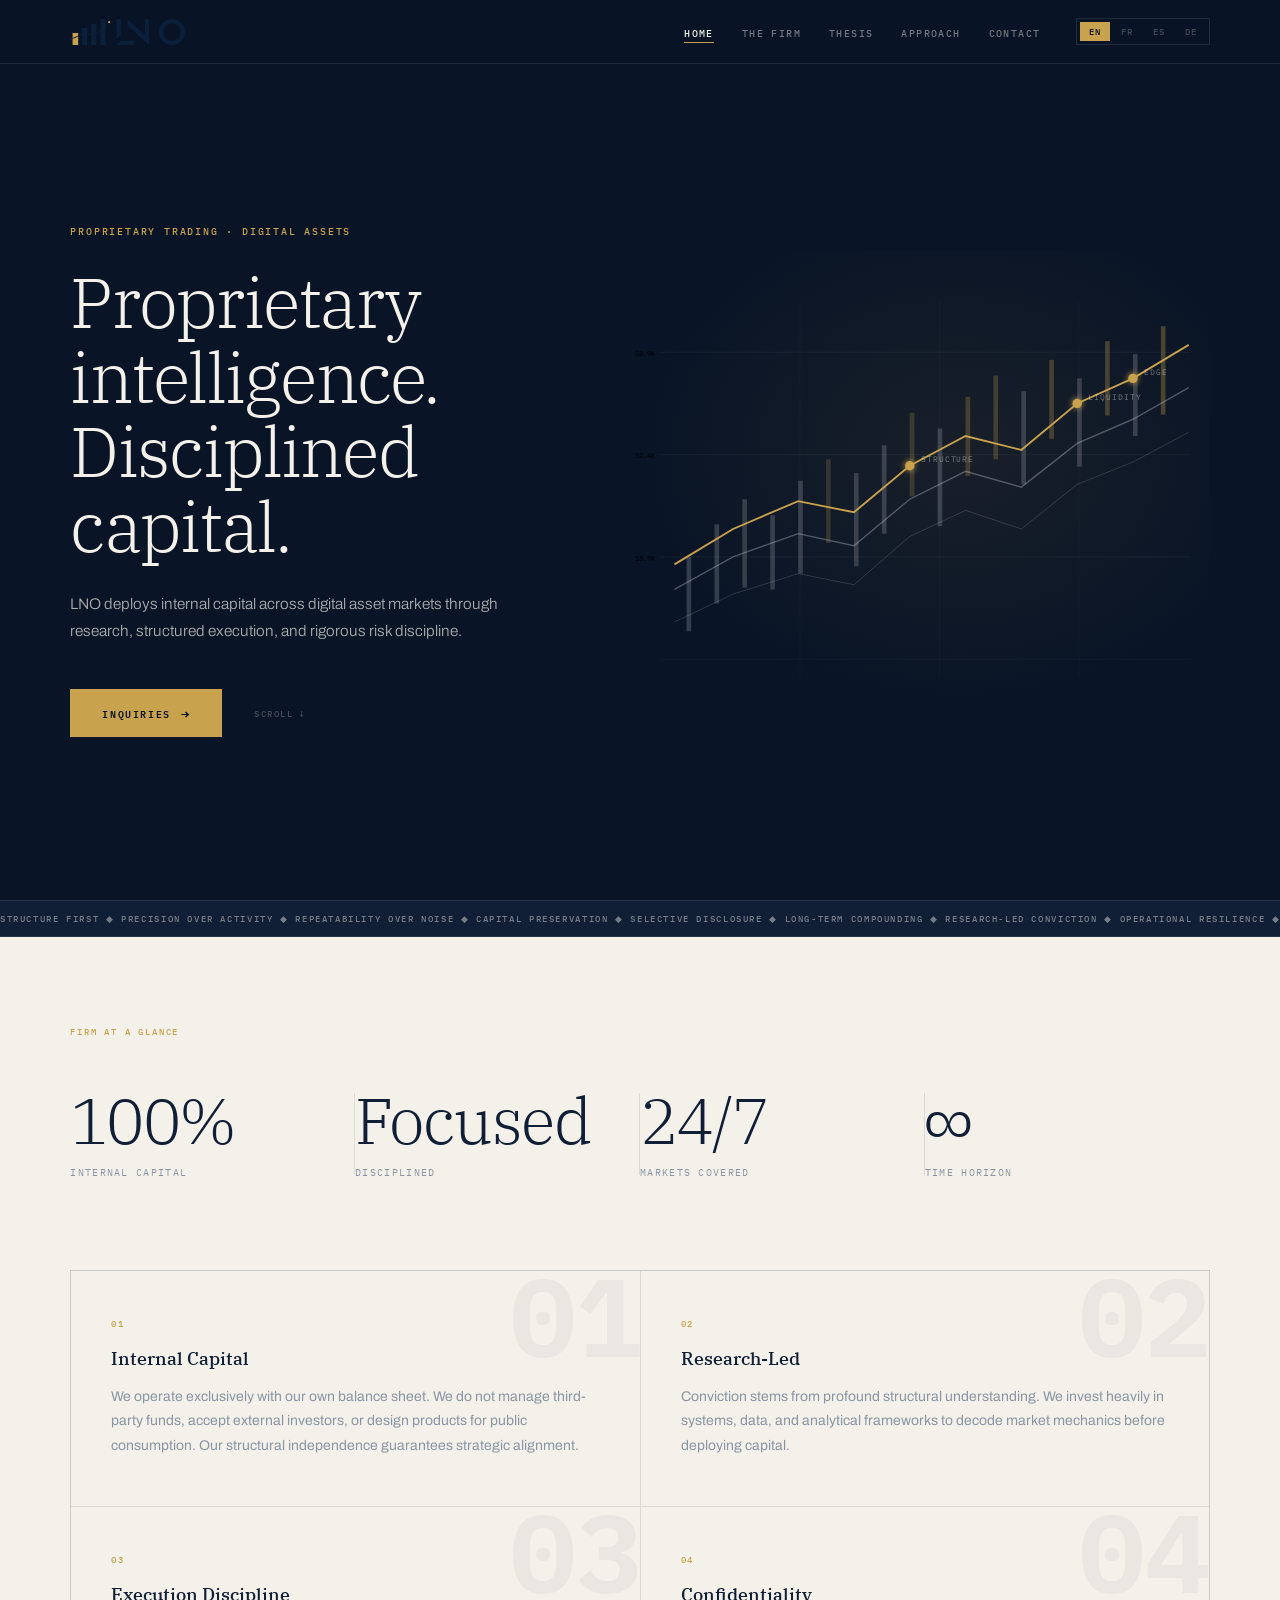
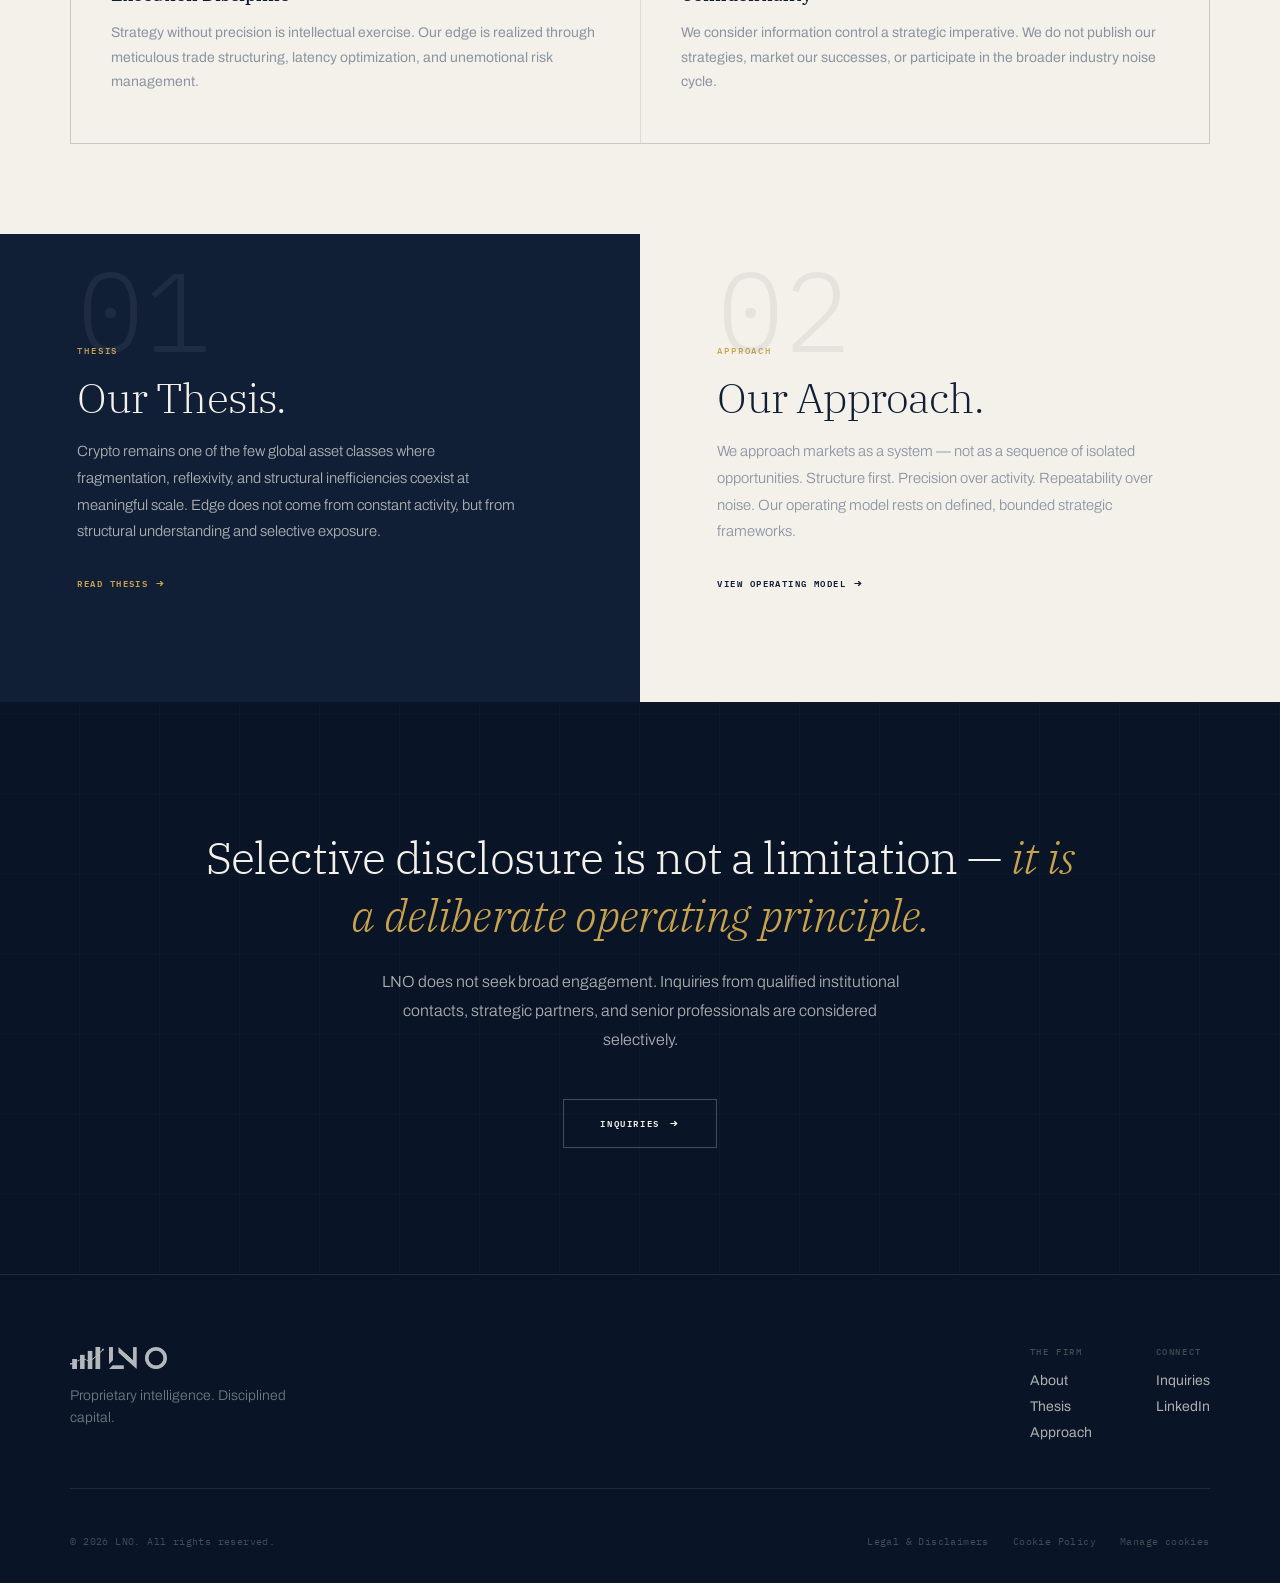
==== index.html @ b1728fbd "Institutional Kinetic Minimalism redesign — dark navy first - New color system: --navy #101E36 / --i" ====
<!DOCTYPE html>
<html lang="en">
<head>
  <meta charset="UTF-8">
  <meta name="viewport" content="width=device-width, initial-scale=1.0">
  <title>LNO</title>
  <meta name="description" content="LNO deploys internal capital across digital asset markets through research, structured execution, and rigorous risk discipline.">
  <link rel="preconnect" href="https://fonts.googleapis.com">
  <link rel="preconnect" href="https://fonts.gstatic.com" crossorigin>
  <link href="https://fonts.googleapis.com/css2?family=IBM+Plex+Serif:ital,wght@0,300;0,400;0,500;0,600;1,300;1,400&family=IBM+Plex+Mono:wght@400;500&family=Archivo:wght@300;400;500;600;700;800&display=swap" rel="stylesheet">
  <link rel="stylesheet" href="style.css">
</head>
<body>

  <nav class="nav" id="nav">
    <a href="index.html" class="nav__logo"><img src="assets/lno-logo.png" alt="LNO"></a>
    <div class="nav__right" id="navRight">
      <ul class="nav__links">
        <li><a href="index.html" class="nav__link nav__link--active" data-i18n="nav.home">HOME</a></li>
        <li><a href="firm.html"  class="nav__link" data-i18n="nav.firm">THE FIRM</a></li>
        <li><a href="thesis.html" class="nav__link" data-i18n="nav.thesis">THESIS</a></li>
        <li><a href="approach.html" class="nav__link" data-i18n="nav.approach">APPROACH</a></li>
        <li><a href="contact.html" class="nav__link" data-i18n="nav.contact">CONTACT</a></li>
      </ul>
      <div class="nav__lang">
        <button class="nav__lang-btn" data-lang-btn="en">EN</button>
        <button class="nav__lang-btn" data-lang-btn="fr">FR</button>
        <button class="nav__lang-btn" data-lang-btn="es">ES</button>
        <button class="nav__lang-btn" data-lang-btn="de">DE</button>
      </div>
    </div>
    <button class="nav__hamburger" id="hamburger" aria-label="Menu" aria-expanded="false">
      <span></span><span></span><span></span>
    </button>
  </nav>

  <!-- HERO -->
  <section class="hero">
    <div class="hero__content fade-in">
      <p class="hero__kicker" data-i18n="home.kicker">PROPRIETARY TRADING · DIGITAL ASSETS</p>
      <h1 class="hero__h1">
        <span data-i18n="home.titleA">Proprietary intelligence.</span><br>
        <span data-i18n="home.titleB">Disciplined capital.</span>
      </h1>
      <p class="hero__sub" data-i18n="home.subtitle">LNO deploys internal capital across digital asset markets through research, structured execution, and rigorous risk discipline.</p>
      <div class="hero__ctas">
        <a href="contact.html" class="btn-primary" data-i18n="home.cta">INQUIRIES</a>
        <span class="hero__scroll-lbl"><span data-i18n="home.scroll">SCROLL</span> ↓</span>
      </div>
    </div>

    <!-- Animated market chart -->
    <div class="hero__chart" aria-hidden="true">
      <svg xmlns="http://www.w3.org/2000/svg" viewBox="0 0 640 500">
        <defs>
          <radialGradient id="heroHalo" cx="58%" cy="44%" r="54%">
            <stop offset="0%" stop-color="#C9A24D" stop-opacity="0.08"/>
            <stop offset="100%" stop-color="#C9A24D" stop-opacity="0"/>
          </radialGradient>
          <filter id="dotGlow" x="-100%" y="-100%" width="300%" height="300%">
            <feGaussianBlur stdDeviation="3.5" result="blur"/>
            <feMerge><feMergeNode in="blur"/><feMergeNode in="SourceGraphic"/></feMerge>
          </filter>
        </defs>
        <rect width="640" height="500" fill="url(#heroHalo)"/>
        <g class="chart-grid">
          <line x1="50" y1="110" x2="620" y2="110" stroke="#D9DCE2" stroke-opacity=".05" stroke-width="1"/>
          <line x1="50" y1="220" x2="620" y2="220" stroke="#D9DCE2" stroke-opacity=".05" stroke-width="1"/>
          <line x1="50" y1="330" x2="620" y2="330" stroke="#D9DCE2" stroke-opacity=".05" stroke-width="1"/>
          <line x1="50" y1="440" x2="620" y2="440" stroke="#D9DCE2" stroke-opacity=".03" stroke-width="1"/>
          <line x1="200" y1="55" x2="200" y2="460" stroke="#D9DCE2" stroke-opacity=".03" stroke-width="1"/>
          <line x1="350" y1="55" x2="350" y2="460" stroke="#D9DCE2" stroke-opacity=".03" stroke-width="1"/>
          <line x1="500" y1="55" x2="500" y2="460" stroke="#D9DCE2" stroke-opacity=".03" stroke-width="1"/>
        </g>
        <text class="chart-yval" x="44" y="114" text-anchor="end" font-family="IBM Plex Mono,monospace" font-size="8">58.9K</text>
        <text class="chart-yval" x="44" y="224" text-anchor="end" font-family="IBM Plex Mono,monospace" font-size="8">32.4K</text>
        <text class="chart-yval" x="44" y="334" text-anchor="end" font-family="IBM Plex Mono,monospace" font-size="8">18.7K</text>
        <g class="chart-bars">
          <rect x="78"  y="330" width="5" height="80"  fill="#D9DCE2" fill-opacity=".2"/>
          <rect x="108" y="295" width="5" height="85"  fill="#D9DCE2" fill-opacity=".2"/>
          <rect x="138" y="268" width="5" height="95"  fill="#D9DCE2" fill-opacity=".2"/>
          <rect x="168" y="285" width="5" height="80"  fill="#D9DCE2" fill-opacity=".2"/>
          <rect x="198" y="248" width="5" height="100" fill="#D9DCE2" fill-opacity=".2"/>
          <rect x="228" y="225" width="5" height="90"  fill="#C9A24D" fill-opacity=".2"/>
          <rect x="258" y="240" width="5" height="100" fill="#D9DCE2" fill-opacity=".2"/>
          <rect x="288" y="210" width="5" height="95"  fill="#D9DCE2" fill-opacity=".2"/>
          <rect x="318" y="175" width="5" height="90"  fill="#C9A24D" fill-opacity=".22"/>
          <rect x="348" y="192" width="5" height="105" fill="#D9DCE2" fill-opacity=".2"/>
          <rect x="378" y="158" width="5" height="85"  fill="#C9A24D" fill-opacity=".25"/>
          <rect x="408" y="135" width="5" height="90"  fill="#C9A24D" fill-opacity=".25"/>
          <rect x="438" y="152" width="5" height="100" fill="#D9DCE2" fill-opacity=".2"/>
          <rect x="468" y="118" width="5" height="85"  fill="#C9A24D" fill-opacity=".28"/>
          <rect x="498" y="138" width="5" height="95"  fill="#D9DCE2" fill-opacity=".2"/>
          <rect x="528" y="98"  width="5" height="80"  fill="#C9A24D" fill-opacity=".3"/>
          <rect x="558" y="112" width="5" height="88"  fill="#D9DCE2" fill-opacity=".2"/>
          <rect x="588" y="82"  width="5" height="95"  fill="#C9A24D" fill-opacity=".32"/>
        </g>
        <polyline class="chart-line chart-line--3"
          points="65,400 128,370 198,348 258,360 318,308 378,280 438,300 498,252 558,228 618,196"
          fill="none" stroke="#D9DCE2" stroke-width="1" stroke-opacity=".18"/>
        <polyline class="chart-line chart-line--2"
          points="65,365 128,330 198,305 258,318 318,268 378,238 438,255 498,208 558,182 618,148"
          fill="none" stroke="#D9DCE2" stroke-width="1.5" stroke-opacity=".32"/>
        <polyline class="chart-line chart-line--1"
          points="65,338 128,300 198,270 258,282 318,232 378,200 438,215 498,165 558,138 618,102"
          fill="none" stroke="#C9A24D" stroke-width="2"/>
        <!-- Execution point 1 -->
        <circle class="chart-ring chart-ring--1" cx="318" cy="232" r="14" fill="none" stroke="#C9A24D" stroke-width="1"/>
        <circle class="chart-dot chart-dot--1" cx="318" cy="232" r="5" fill="#C9A24D" filter="url(#dotGlow)"/>
        <text class="chart-label chart-label--1" x="330" y="228" font-family="IBM Plex Mono,monospace" font-size="9" letter-spacing="1" fill="rgba(244,241,234,.45)">STRUCTURE</text>
        <!-- Execution point 2 -->
        <circle class="chart-ring chart-ring--2" cx="498" cy="165" r="14" fill="none" stroke="#C9A24D" stroke-width="1"/>
        <circle class="chart-dot chart-dot--2" cx="498" cy="165" r="5" fill="#C9A24D" filter="url(#dotGlow)"/>
        <text class="chart-label chart-label--2" x="510" y="161" font-family="IBM Plex Mono,monospace" font-size="9" letter-spacing="1" fill="rgba(244,241,234,.45)">LIQUIDITY</text>
        <!-- Execution point 3 -->
        <circle class="chart-ring chart-ring--3" cx="558" cy="138" r="14" fill="none" stroke="#C9A24D" stroke-width="1"/>
        <circle class="chart-dot chart-dot--3" cx="558" cy="138" r="5" fill="#C9A24D" filter="url(#dotGlow)"/>
        <text class="chart-label chart-label--3" x="570" y="134" font-family="IBM Plex Mono,monospace" font-size="9" letter-spacing="1" fill="rgba(244,241,234,.45)">EDGE</text>
      </svg>
    </div>
  </section>

  <!-- MARQUEE -->
  <div class="marquee" aria-hidden="true">
    <div class="marquee__track" data-ribbon>
      <span class="marquee__text">STRUCTURE FIRST ◆ PRECISION OVER ACTIVITY ◆ REPEATABILITY OVER NOISE ◆ CAPITAL PRESERVATION ◆ SELECTIVE DISCLOSURE ◆ LONG-TERM COMPOUNDING ◆ RESEARCH-LED CONVICTION ◆ OPERATIONAL RESILIENCE ◆ </span>
      <span class="marquee__text">STRUCTURE FIRST ◆ PRECISION OVER ACTIVITY ◆ REPEATABILITY OVER NOISE ◆ CAPITAL PRESERVATION ◆ SELECTIVE DISCLOSURE ◆ LONG-TERM COMPOUNDING ◆ RESEARCH-LED CONVICTION ◆ OPERATIONAL RESILIENCE ◆ </span>
    </div>
  </div>

  <!-- STATS -->
  <section class="stats">
    <p class="stats__kicker" data-i18n="home.glanceLabel">FIRM AT A GLANCE</p>
    <div class="stats__grid">
      <div class="stats__item fade-in" style="--delay:.0s">
        <div class="stats__val" data-i18n="home.stats.0.value">100%</div>
        <div class="stats__lbl" data-i18n="home.stats.0.label">Internal Capital</div>
      </div>
      <div class="stats__item fade-in" style="--delay:.08s">
        <div class="stats__val" data-i18n="home.stats.1.value">Focused</div>
        <div class="stats__lbl" data-i18n="home.stats.1.label">Disciplined</div>
      </div>
      <div class="stats__item fade-in" style="--delay:.16s">
        <div class="stats__val" data-i18n="home.stats.2.value">24/7</div>
        <div class="stats__lbl" data-i18n="home.stats.2.label">Markets Covered</div>
      </div>
      <div class="stats__item fade-in" style="--delay:.24s">
        <div class="stats__val" data-i18n="home.stats.3.value">∞</div>
        <div class="stats__lbl" data-i18n="home.stats.3.label">Time Horizon</div>
      </div>
    </div>
  </section>

  <!-- PRINCIPLES -->
  <section class="principles">
    <div class="principles__grid">
      <div class="principle fade-in" data-num="01" style="--delay:.0s">
        <div class="principle__gold-bar"></div>
        <div class="principle__num" data-i18n="home.principles.0.num">01</div>
        <h3 class="principle__title" data-i18n="home.principles.0.title">Internal Capital</h3>
        <p class="principle__body" data-i18n="home.principles.0.body">We operate exclusively with our own balance sheet. We do not manage third-party funds, accept external investors, or design products for public consumption. Our structural independence guarantees strategic alignment.</p>
      </div>
      <div class="principle fade-in" data-num="02" style="--delay:.08s">
        <div class="principle__gold-bar"></div>
        <div class="principle__num" data-i18n="home.principles.1.num">02</div>
        <h3 class="principle__title" data-i18n="home.principles.1.title">Research-Led</h3>
        <p class="principle__body" data-i18n="home.principles.1.body">Conviction stems from profound structural understanding. We invest heavily in systems, data, and analytical frameworks to decode market mechanics before deploying capital.</p>
      </div>
      <div class="principle fade-in" data-num="03" style="--delay:.12s">
        <div class="principle__gold-bar"></div>
        <div class="principle__num" data-i18n="home.principles.2.num">03</div>
        <h3 class="principle__title" data-i18n="home.principles.2.title">Execution Discipline</h3>
        <p class="principle__body" data-i18n="home.principles.2.body">Strategy without precision is intellectual exercise. Our edge is realized through meticulous trade structuring, latency optimization, and unemotional risk management.</p>
      </div>
      <div class="principle fade-in" data-num="04" style="--delay:.16s">
        <div class="principle__gold-bar"></div>
        <div class="principle__num" data-i18n="home.principles.3.num">04</div>
        <h3 class="principle__title" data-i18n="home.principles.3.title">Confidentiality</h3>
        <p class="principle__body" data-i18n="home.principles.3.body">We consider information control a strategic imperative. We do not publish our strategies, market our successes, or participate in the broader industry noise cycle.</p>
      </div>
    </div>
  </section>

  <!-- BAND: THESIS (dark) / APPROACH (light) -->
  <section class="band">
    <div class="band__panel band__panel--dark fade-in" data-num="01" style="--delay:.0s">
      <p class="band__kicker" data-i18n="nav.thesis">THESIS</p>
      <h2 class="band__title" data-i18n="home.thesisTitle">Our Thesis.</h2>
      <p class="band__body" data-i18n="home.thesisBody">Crypto remains one of the few global asset classes where fragmentation, reflexivity, and structural inefficiencies coexist at meaningful scale. Edge does not come from constant activity, but from structural understanding and selective exposure.</p>
      <a href="thesis.html" class="band__link" data-i18n="home.thesisLink">READ THESIS</a>
    </div>
    <div class="band__panel band__panel--light fade-in" data-num="02" style="--delay:.1s">
      <p class="band__kicker" data-i18n="nav.approach">APPROACH</p>
      <h2 class="band__title" data-i18n="home.approachTitle">Our Approach.</h2>
      <p class="band__body" data-i18n="home.approachBody">We approach markets as a system — not as a sequence of isolated opportunities. Structure first. Precision over activity. Repeatability over noise. Our operating model rests on defined, bounded strategic frameworks.</p>
      <a href="approach.html" class="band__link" data-i18n="home.approachLink">VIEW OPERATING MODEL</a>
    </div>
  </section>

  <!-- CTA -->
  <section class="cta">
    <div class="fade-in">
      <h2 class="cta__quote"><span data-i18n="home.ctaQuoteA">Selective disclosure is not a limitation —</span> <em data-i18n="home.ctaQuoteB">it is a deliberate operating principle.</em></h2>
      <p class="cta__body" data-i18n="home.ctaBody">LNO does not seek broad engagement. Inquiries from qualified institutional contacts, strategic partners, and senior professionals are considered selectively.</p>
      <a href="contact.html" class="btn-outline" data-i18n="home.cta">INQUIRIES</a>
    </div>
  </section>

  <!-- FOOTER -->
  <footer class="footer">
    <div class="footer__main">
      <div class="footer__brand">
        <a href="index.html" class="footer__brand-logo"><img src="assets/lno-logo.png" alt="LNO"></a>
        <p class="footer__tagline" data-i18n="footer.tagline">Proprietary intelligence. Disciplined capital.</p>
      </div>
      <nav class="footer__nav" aria-label="Footer navigation">
        <div class="footer__col">
          <p class="footer__col-label" data-i18n="footer.firmLabel">THE FIRM</p>
          <a href="firm.html" class="footer__link" data-i18n="footer.about">About</a>
          <a href="thesis.html" class="footer__link" data-i18n="footer.thesisLink">Thesis</a>
          <a href="approach.html" class="footer__link" data-i18n="footer.approachLink">Approach</a>
        </div>
        <div class="footer__col">
          <p class="footer__col-label" data-i18n="footer.connectLabel">CONNECT</p>
          <a href="contact.html" class="footer__link" data-i18n="footer.inquiries">Inquiries</a>
          <a href="https://www.linkedin.com/company/wearelno/" class="footer__link" target="_blank" rel="noopener" data-i18n="footer.linkedin">LinkedIn</a>
        </div>
      </nav>
    </div>
    <div class="footer__bottom">
      <span data-i18n="footer.copyright">© 2026 LNO. All rights reserved.</span>
      <div class="footer__legal">
        <a href="privacy.html" data-i18n="footer.legal">Legal &amp; Disclaimers</a>
        <a href="#" data-i18n="footer.cookie">Cookie Policy</a>
        <a href="#" data-i18n="footer.manage">Manage cookies</a>
      </div>
    </div>
  </footer>

  <script src="script.js"></script>
</body>
</html>
---- style.css ----
/* ─────────────────────────────────────────────
   LNO — Institutional Kinetic Minimalism
   ───────────────────────────────────────────── */

/* TOKENS */
:root {
  --navy:        #101E36;
  --navy-deep:   #091426;
  --navy-mid:    #182843;
  --ivory:       #F4F1EA;
  --ivory-dim:   #EDE9E0;
  --gold:        #C9A24D;
  --gold-dim:    rgba(201,162,77,.12);
  --gold-glow:   rgba(201,162,77,.07);
  --text:        #8A95A3;
  --structure:   #D9DCE2;

  --on-dark:     #F4F1EA;
  --on-dark-70:  rgba(244,241,234,.70);
  --on-dark-45:  rgba(244,241,234,.45);
  --on-dark-25:  rgba(244,241,234,.25);
  --hairline-d:  rgba(244,241,234,.10);
  --hairline-l:  rgba(16,30,54,.10);

  --font-serif:  'IBM Plex Serif', Georgia, serif;
  --font-mono:   'IBM Plex Mono', 'Courier New', monospace;
  --font-sans:   'Archivo', -apple-system, BlinkMacSystemFont, sans-serif;

  --gutter:      clamp(24px, 5.5vw, 88px);
  --ease-out:    cubic-bezier(.25,.46,.45,.94);
  --ease-spring: cubic-bezier(.16,1,.3,1);
}

/* RESET */
*, *::before, *::after { box-sizing: border-box; margin: 0; padding: 0; }
html { scroll-behavior: smooth; }
body {
  font-family: var(--font-sans);
  background: var(--navy-deep);
  color: var(--on-dark);
  -webkit-font-smoothing: antialiased;
  overflow-x: hidden;
}
a { color: inherit; text-decoration: none; }
img { display: block; max-width: 100%; }
ul { list-style: none; }
button { font: inherit; cursor: pointer; background: none; border: none; color: inherit; }

/* ─── NAV ─────────────────────────────────── */
.nav {
  position: fixed; top: 0; left: 0; right: 0;
  z-index: 100;
  height: 64px;
  display: flex; align-items: center;
  padding: 0 var(--gutter);
  background: rgba(9,20,38,.88);
  backdrop-filter: blur(20px);
  -webkit-backdrop-filter: blur(20px);
  border-bottom: 1px solid var(--hairline-d);
}
.nav__logo img { height: 26px; }
.nav__right {
  margin-left: auto;
  display: flex; align-items: center; gap: 36px;
}
.nav__links { display: flex; gap: 28px; }
.nav__link {
  font: 500 10px/1 var(--font-mono);
  letter-spacing: .14em; text-transform: uppercase;
  color: var(--on-dark-45);
  transition: color .2s;
  position: relative; padding-bottom: 3px;
}
.nav__link::after {
  content: '';
  position: absolute; bottom: 0; left: 0;
  width: 0; height: 1px;
  background: var(--gold);
  transition: width .3s var(--ease-out);
}
.nav__link:hover { color: var(--on-dark); }
.nav__link:hover::after, .nav__link--active::after { width: 100%; }
.nav__link--active { color: var(--on-dark); }

.nav__lang {
  display: flex; gap: 2px;
  border: 1px solid var(--hairline-d);
  padding: 3px;
}
.nav__lang-btn {
  font: 500 9px/1 var(--font-mono);
  letter-spacing: .1em;
  color: var(--on-dark-25);
  padding: 5px 9px;
  transition: color .2s, background .2s;
}
.nav__lang-btn:hover { color: var(--on-dark-70); }
.nav__lang-btn--active {
  background: var(--gold) !important;
  color: var(--navy-deep) !important;
}

.nav__hamburger {
  display: none; flex-direction: column; gap: 5px;
  margin-left: 20px; padding: 4px;
}
.nav__hamburger span {
  display: block; width: 22px; height: 1.5px;
  background: var(--on-dark-70);
  transition: transform .25s, opacity .25s;
}
.nav__hamburger.open span:nth-child(1) { transform: translateY(6.5px) rotate(45deg); }
.nav__hamburger.open span:nth-child(2) { opacity: 0; }
.nav__hamburger.open span:nth-child(3) { transform: translateY(-6.5px) rotate(-45deg); }

/* ─── HERO (home) ─────────────────────────── */
.hero {
  min-height: 100svh;
  display: grid;
  grid-template-columns: 48% 52%;
  align-items: center;
  padding-top: 64px;
  background: var(--navy-deep);
  position: relative; overflow: hidden;
}
.hero__content {
  padding: clamp(48px,8vh,100px) 40px clamp(48px,8vh,100px) var(--gutter);
  z-index: 2;
}
.hero__kicker {
  font: 500 10px/1 var(--font-mono);
  letter-spacing: .18em; text-transform: uppercase;
  color: var(--gold); margin-bottom: 28px;
}
.hero__h1 {
  font: 300 clamp(3rem,5.5vw,5rem)/1.06 var(--font-serif);
  letter-spacing: -.025em; color: var(--on-dark);
  margin-bottom: 28px;
}
.hero__sub {
  font: 300 clamp(.9rem,1.2vw,1.05rem)/1.75 var(--font-sans);
  color: var(--on-dark-70); max-width: 460px; margin-bottom: 44px;
}
.hero__ctas { display: flex; align-items: center; gap: 32px; }

/* Primary button */
.btn-primary {
  display: inline-flex; align-items: center; gap: 10px;
  font: 600 10px/1 var(--font-mono);
  letter-spacing: .16em; text-transform: uppercase;
  background: var(--gold); color: var(--navy-deep);
  padding: 17px 32px;
  transition: background .25s, gap .3s;
}
.btn-primary::after { content: '→'; font-size: 14px; transition: transform .25s; }
.btn-primary:hover { background: #D4AE5C; gap: 16px; }
.btn-primary:hover::after { transform: translateX(3px); }

.hero__scroll-lbl {
  font: 500 9px/1 var(--font-mono);
  letter-spacing: .16em; text-transform: uppercase;
  color: var(--on-dark-25);
}

/* Hero chart (right column) */
.hero__chart {
  height: 100%;
  display: flex; align-items: center;
  padding: 20px var(--gutter) 20px 0;
}
.hero__chart svg, .page-hero__chart svg { width: 100%; height: auto; }

/* ─── CHART ANIMATIONS ─────────────────────── */
@keyframes lnoGridIn   { from { opacity: 0; } to { opacity: 1; } }
@keyframes lnoBarIn    { from { opacity: 0; } to { opacity: 1; } }
@keyframes lnoLineDraw { from { stroke-dashoffset: 1400; } to { stroke-dashoffset: 0; } }
@keyframes lnoDotIn {
  0%   { opacity: 0; transform: scale(0); }
  65%  { opacity: 1; transform: scale(1.25); }
  100% { opacity: 1; transform: scale(1); }
}
@keyframes lnoRingPulse {
  0%   { transform: scale(1); opacity: .55; }
  100% { transform: scale(2.8); opacity: 0; }
}
@keyframes lnoLabelIn  { from { opacity: 0; transform: translateY(5px); } to { opacity: 1; transform: translateY(0); } }

.chart-grid  { animation: lnoGridIn .7s ease .1s forwards; opacity: 0; }
.chart-bars  { transform-origin: bottom; animation: lnoBarIn .5s ease .2s forwards; opacity: 0; }

.chart-line  { stroke-dasharray: 1400; stroke-dashoffset: 1400; }
.chart-line--1 { animation: lnoLineDraw 2s var(--ease-out) .5s forwards; }
.chart-line--2 { animation: lnoLineDraw 2s var(--ease-out) .8s forwards; }
.chart-line--3 { animation: lnoLineDraw 2s var(--ease-out) 1.1s forwards; }

.chart-dot   { opacity: 0; transform-box: fill-box; transform-origin: center; }
.chart-dot--1 { animation: lnoDotIn .45s var(--ease-spring) 1.9s forwards; }
.chart-dot--2 { animation: lnoDotIn .45s var(--ease-spring) 2.1s forwards; }
.chart-dot--3 { animation: lnoDotIn .45s var(--ease-spring) 2.3s forwards; }

.chart-ring  { opacity: 0; transform-box: fill-box; transform-origin: center; }
.chart-ring--1 { animation: lnoRingPulse 2s ease-out infinite 2.2s; }
.chart-ring--2 { animation: lnoRingPulse 2s ease-out infinite 2.4s; }
.chart-ring--3 { animation: lnoRingPulse 2s ease-out infinite 2.6s; }

.chart-label { opacity: 0; }
.chart-label--1 { animation: lnoLabelIn .5s ease 2.0s forwards; }
.chart-label--2 { animation: lnoLabelIn .5s ease 2.2s forwards; }
.chart-label--3 { animation: lnoLabelIn .5s ease 2.4s forwards; }
.chart-yval  { opacity: 0; animation: lnoGridIn .5s ease .25s forwards; }

/* ─── MARQUEE ─────────────────────────────── */
.marquee {
  overflow: hidden;
  background: var(--navy);
  border-top: 1px solid var(--hairline-d);
  border-bottom: 1px solid var(--hairline-d);
  padding: 13px 0;
}
.marquee__track {
  display: flex; width: max-content;
  animation: lnoMarquee 52s linear infinite;
}
.marquee__text {
  font: 500 9px/1 var(--font-mono);
  letter-spacing: .18em; text-transform: uppercase;
  color: var(--on-dark-45); white-space: nowrap;
}
@keyframes lnoMarquee {
  from { transform: translateX(0); }
  to   { transform: translateX(-50%); }
}
.marquee:hover .marquee__track { animation-play-state: paused; }

/* ─── STATS ───────────────────────────────── */
.stats {
  background: var(--ivory);
  padding: clamp(60px,10vh,100px) var(--gutter);
}
.stats__kicker {
  font: 500 9px/1 var(--font-mono);
  letter-spacing: .2em; text-transform: uppercase;
  color: var(--gold); margin-bottom: 52px;
}
.stats__grid { display: grid; grid-template-columns: repeat(4,1fr); }
.stats__item { padding: 0 32px 0 0; position: relative; }
.stats__item:not(:last-child)::after {
  content: '';
  position: absolute; right: 0; top: 5%; height: 90%; width: 1px;
  background: var(--hairline-l);
  transform: scaleY(0); transform-origin: top;
}
.stats__item.visible::after {
  transition: transform .7s var(--ease-out) .2s;
  transform: scaleY(1);
}
.stats__val {
  font: 300 clamp(2.5rem,5vw,4.2rem)/1 var(--font-serif);
  color: var(--navy); letter-spacing: -.03em;
  margin-bottom: 14px;
  transition: transform .3s var(--ease-out);
}
.stats__item:hover .stats__val { transform: translateY(-3px); }
.stats__lbl {
  font: 400 10px/1.4 var(--font-mono);
  letter-spacing: .13em; text-transform: uppercase; color: var(--text);
}

/* ─── PRINCIPLES ──────────────────────────── */
.principles {
  background: var(--ivory);
  padding: 0 var(--gutter) clamp(60px,10vh,100px);
}
.principles__grid {
  display: grid; grid-template-columns: 1fr 1fr;
  gap: 1px; background: var(--hairline-l);
  border: 1px solid var(--hairline-l);
}
.principle {
  background: var(--ivory); padding: 48px 40px;
  position: relative; overflow: hidden; cursor: default;
  transition: background .35s;
}
.principle::before {
  content: attr(data-num);
  position: absolute; top: -10px; right: -2px;
  font: 800 110px/1 var(--font-mono);
  color: var(--navy); opacity: .04;
  pointer-events: none; user-select: none;
  transition: opacity .35s, transform .35s;
}
.principle:hover { background: rgba(16,30,54,.035); }
.principle:hover::before { opacity: .08; transform: scale(1.06) translateY(-4px); }
.principle__gold-bar {
  position: absolute; bottom: 0; left: 0;
  height: 2px; width: 0; background: var(--gold);
  transition: width .5s var(--ease-out);
}
.principle:hover .principle__gold-bar { width: 100%; }
.principle__num {
  font: 500 9px/1 var(--font-mono);
  letter-spacing: .16em; color: var(--gold); margin-bottom: 20px;
}
.principle__title {
  font: 500 1.1rem/1.3 var(--font-serif);
  color: var(--navy); margin-bottom: 14px;
}
.principle__body {
  font: 400 .875rem/1.75 var(--font-sans);
  color: var(--text); position: relative; z-index: 1;
}

/* ─── BAND (Thesis / Approach) ────────────── */
.band {
  display: grid; grid-template-columns: 1fr 1fr;
  min-height: 52vh;
}
.band__panel {
  padding: clamp(48px,8vh,80px) calc(var(--gutter)*1.1);
  display: flex; flex-direction: column; justify-content: center;
  position: relative; overflow: hidden;
}
.band__panel--dark  { background: var(--navy); color: var(--on-dark); }
.band__panel--light { background: var(--ivory); color: var(--navy); }
.band__panel::before {
  content: attr(data-num);
  position: absolute; top: 20px; left: calc(var(--gutter)*1.1);
  font: 300 7rem/1 var(--font-mono);
  pointer-events: none; user-select: none;
}
.band__panel--dark::before  { color: var(--on-dark); opacity: .06; }
.band__panel--light::before { color: var(--navy); opacity: .06; }
.band__kicker {
  font: 500 9px/1 var(--font-mono);
  letter-spacing: .2em; text-transform: uppercase;
  color: var(--gold); margin-bottom: 20px;
}
.band__title {
  font: 300 clamp(1.8rem,3.2vw,2.6rem)/1.12 var(--font-serif);
  letter-spacing: -.02em; margin-bottom: 18px;
}
.band__body {
  font: 300 .925rem/1.8 var(--font-sans);
  max-width: 440px; margin-bottom: 32px;
}
.band__panel--dark .band__body  { color: var(--on-dark-70); }
.band__panel--light .band__body { color: var(--text); }
.band__link {
  font: 600 9px/1 var(--font-mono);
  letter-spacing: .16em; text-transform: uppercase;
  display: inline-flex; align-items: center; gap: 8px;
  transition: gap .25s;
}
.band__panel--dark .band__link  { color: var(--gold); }
.band__panel--light .band__link { color: var(--navy); }
.band__link::after { content: '→'; font-size: 13px; }
.band__link:hover { gap: 14px; }

/* ─── CTA ─────────────────────────────────── */
.cta {
  background: var(--navy-deep);
  padding: clamp(80px,14vh,140px) var(--gutter);
  text-align: center; position: relative; overflow: hidden;
}
.cta::before {
  content: '';
  position: absolute; inset: 0;
  background:
    repeating-linear-gradient(90deg,
      transparent, transparent 79px,
      rgba(244,241,234,.018) 79px,
      rgba(244,241,234,.018) 80px
    ),
    repeating-linear-gradient(0deg,
      transparent, transparent 79px,
      rgba(244,241,234,.018) 79px,
      rgba(244,241,234,.018) 80px
    );
  pointer-events: none;
}
.cta__quote {
  font: 300 clamp(1.7rem,3.5vw,2.8rem)/1.3 var(--font-serif);
  color: var(--on-dark); max-width: 880px; margin: 0 auto 24px;
  letter-spacing: -.015em; position: relative;
}
.cta__quote em { font-style: italic; color: var(--gold); }
.cta__body {
  font: 300 1rem/1.8 var(--font-sans);
  color: var(--on-dark-70); max-width: 520px; margin: 0 auto 44px;
}
.btn-outline {
  display: inline-flex; align-items: center; gap: 10px;
  font: 600 9px/1 var(--font-mono);
  letter-spacing: .18em; text-transform: uppercase;
  border: 1px solid rgba(244,241,234,.25);
  color: var(--on-dark); padding: 17px 36px;
  transition: border-color .25s, background .25s, gap .25s;
}
.btn-outline::after { content: '→'; font-size: 13px; }
.btn-outline:hover { border-color: var(--gold); background: var(--gold-dim); gap: 16px; }

/* ─── PAGE HERO (inner pages) ─────────────── */
.page-hero {
  min-height: 58vh;
  display: grid; grid-template-columns: 50% 50%;
  align-items: center;
  padding-top: 64px;
  background: var(--navy);
  position: relative; overflow: hidden;
}
.page-hero__bg { position: absolute; inset: 0; z-index: 0; pointer-events: none; }
.page-hero__content {
  padding: clamp(48px,8vh,80px) 36px clamp(48px,8vh,80px) var(--gutter);
  z-index: 2; position: relative; grid-column: 1;
}
.page-hero__chart {
  grid-column: 2;
  padding: 20px var(--gutter) 20px 0;
  display: flex; align-items: center; height: 100%;
}
.page-hero__kicker {
  font: 500 9px/1 var(--font-mono);
  letter-spacing: .2em; text-transform: uppercase;
  color: var(--gold); margin-bottom: 22px;
}
.page-hero__h1 {
  font: 300 clamp(2.4rem,4.5vw,4rem)/1.1 var(--font-serif);
  color: var(--on-dark); letter-spacing: -.025em; margin-bottom: 22px;
}
.page-hero__lead {
  font: 300 clamp(.875rem,1.2vw,1rem)/1.75 var(--font-sans);
  color: var(--on-dark-70); max-width: 500px;
}

/* Centered page hero (contact) */
.page-hero--center {
  grid-template-columns: 1fr; min-height: 68vh;
  background: var(--navy-deep);
}
.page-hero--center::after {
  content: '';
  position: absolute; left: 50%; top: 50%;
  width: 600px; height: 600px;
  transform: translate(-50%,-50%);
  background: radial-gradient(ellipse, var(--gold-glow) 0%, transparent 70%);
  pointer-events: none; z-index: 0;
}
.page-hero--center .page-hero__content {
  grid-column: 1; text-align: center;
  padding: clamp(60px,10vh,120px) var(--gutter);
  margin: 0 auto; max-width: 680px;
  padding-right: var(--gutter); z-index: 2;
}
.page-hero--center .page-hero__lead { max-width: 560px; margin: 0 auto 40px; }

/* Firm hero stats */
.page-hero__stats {
  display: flex; gap: 36px; align-items: flex-start;
  margin-top: 36px; padding-top: 28px;
  border-top: 1px solid var(--hairline-d);
}
.phstat__val {
  font: 300 2.8rem/1 var(--font-serif);
  color: var(--on-dark); letter-spacing: -.03em; margin-bottom: 8px;
}
.phstat__label {
  font: 400 9px/1.4 var(--font-mono);
  letter-spacing: .14em; text-transform: uppercase; color: var(--on-dark-45);
}

/* ─── IDENTITY (firm) ─────────────────────── */
.identity {
  background: var(--ivory);
  padding: clamp(60px,10vh,100px) var(--gutter);
  display: grid; grid-template-columns: 240px 1fr;
  gap: 80px; align-items: start; position: relative;
}
.identity::before {
  content: '';
  position: absolute; top: 0; left: var(--gutter);
  width: 32px; height: 2px; background: var(--gold);
}
.identity__label {
  font: 500 9px/1.5 var(--font-mono);
  letter-spacing: .2em; text-transform: uppercase;
  color: var(--gold); padding-top: 4px;
  position: sticky; top: 80px;
}
.identity__body {
  font: 300 clamp(1rem,1.3vw,1.1rem)/1.85 var(--font-serif);
  color: var(--navy); letter-spacing: -.01em;
}

/* ─── CORE PRINCIPLES (firm) ─────────────── */
.core-principles {
  background: var(--ivory);
  padding: 0 var(--gutter) clamp(60px,10vh,100px);
}
.core-principles__kicker {
  font: 500 9px/1 var(--font-mono);
  letter-spacing: .2em; text-transform: uppercase;
  color: var(--gold); margin-bottom: 36px;
  padding-top: clamp(40px,6vh,60px);
}
.core-principles__grid {
  display: grid; grid-template-columns: 1fr 1fr;
  gap: 1px; background: var(--hairline-l);
  border: 1px solid var(--hairline-l);
}
.cp {
  background: var(--ivory); padding: 40px;
  position: relative; transition: background .3s;
}
.cp:hover { background: rgba(16,30,54,.035); }
.cp__title { font: 500 1.05rem/1.3 var(--font-serif); color: var(--navy); margin-bottom: 12px; }
.cp__body  { font: 400 .875rem/1.75 var(--font-sans); color: var(--text); }

/* ─── NOT DO (firm) ───────────────────────── */
.not-do {
  background: var(--navy);
  padding: clamp(60px,10vh,100px) var(--gutter);
  position: relative; overflow: hidden;
}
.not-do::before {
  content: '';
  position: absolute; top: 0; left: 0; right: 0; height: 1px;
  background: linear-gradient(90deg, var(--gold) 0%, transparent 60%);
}
.not-do__kicker {
  font: 500 9px/1 var(--font-mono);
  letter-spacing: .2em; text-transform: uppercase;
  color: var(--gold); margin-bottom: 40px;
}
.not-do__list { display: grid; gap: 18px; max-width: 680px; }
.not-do__item {
  font: 300 clamp(.95rem,1.2vw,1.05rem)/1.65 var(--font-sans);
  color: var(--on-dark-70);
}

/* ─── TEXT SECTION (thesis) ──────────────── */
.text-section {
  background: var(--ivory);
  padding: clamp(60px,10vh,100px) var(--gutter);
  display: grid; grid-template-columns: 200px 1fr;
  gap: 80px; align-items: start;
}
.text-section__label {
  font: 500 9px/1.5 var(--font-mono);
  letter-spacing: .2em; text-transform: uppercase;
  color: var(--gold); padding-top: 4px; position: sticky; top: 80px;
}
.text-section__body {
  font: 300 clamp(1rem,1.2vw,1.1rem)/1.85 var(--font-serif);
  color: var(--navy); letter-spacing: -.01em; max-width: 68ch;
}

/* ─── CARDS (thesis inefficiencies) ─────── */
.cards {
  background: var(--ivory);
  padding: 0 var(--gutter) clamp(60px,10vh,100px);
}
.cards__kicker {
  font: 500 9px/1 var(--font-mono);
  letter-spacing: .2em; text-transform: uppercase;
  color: var(--gold); margin-bottom: 36px; padding-top: clamp(40px,6vh,60px);
}
.cards__grid {
  display: grid; grid-template-columns: repeat(3,1fr);
  gap: 1px; background: var(--hairline-l);
  border: 1px solid var(--hairline-l);
}
.card {
  background: var(--ivory); padding: 36px;
  position: relative; transition: background .3s;
}
.card:hover { background: rgba(16,30,54,.035); }
.card__title { font: 500 1rem/1.3 var(--font-serif); color: var(--navy); margin-bottom: 12px; }
.card__body  { font: 400 .875rem/1.75 var(--font-sans); color: var(--text); }

/* ─── EDGE BAND (thesis) ─────────────────── */
.edge-band {
  background: var(--navy);
  padding: clamp(60px,10vh,100px) var(--gutter);
  position: relative;
}
.edge-band::before {
  content: '';
  position: absolute; top: 0; left: 0; right: 0; height: 1px;
  background: linear-gradient(90deg, var(--gold) 0%, transparent 60%);
}
.edge-band__kicker {
  font: 500 9px/1 var(--font-mono);
  letter-spacing: .2em; text-transform: uppercase;
  color: var(--gold); margin-bottom: 40px;
}
.edge-band__grid { display: grid; grid-template-columns: 1fr 1fr; gap: 60px; }
.edge-band__p1 {
  font: 300 clamp(1rem,1.3vw,1.1rem)/1.85 var(--font-serif);
  color: var(--on-dark); letter-spacing: -.01em;
}
.edge-band__p2 { font: 300 .95rem/1.8 var(--font-sans); color: var(--on-dark-70); }

/* ─── PILLARS (approach) ─────────────────── */
.pillars-section {
  background: var(--ivory);
  padding: clamp(60px,10vh,100px) var(--gutter);
  position: relative;
}
.pillars-section::before {
  content: '';
  position: absolute; inset: 0;
  background:
    repeating-linear-gradient(90deg,
      transparent, transparent 79px,
      rgba(16,30,54,.022) 79px, rgba(16,30,54,.022) 80px
    ),
    repeating-linear-gradient(0deg,
      transparent, transparent 79px,
      rgba(16,30,54,.022) 79px, rgba(16,30,54,.022) 80px
    );
  pointer-events: none;
}
.pillars-grid {
  display: grid; grid-template-columns: repeat(3,1fr);
  gap: 1px; background: var(--hairline-l);
  border: 1px solid var(--hairline-l);
  position: relative; z-index: 1;
}
.pillar-cell {
  background: var(--ivory); padding: 44px 36px;
  position: relative; overflow: hidden; transition: background .3s;
}
.pillar-cell:hover { background: rgba(16,30,54,.035); }
.pillar-cell__num {
  font: 500 9px/1 var(--font-mono);
  letter-spacing: .16em; color: var(--gold); margin-bottom: 20px;
}
.pillar-cell__title { font: 500 1.05rem/1.3 var(--font-serif); color: var(--navy); margin-bottom: 12px; }
.pillar-cell__body  { font: 400 .875rem/1.75 var(--font-sans); color: var(--text); }

/* ─── CONTACT ─────────────────────────────── */
.contact-direct {
  margin-top: 36px; padding-top: 28px;
  border-top: 1px solid var(--hairline-d);
  display: grid; gap: 14px;
}
.contact-direct__label {
  font: 500 9px/1 var(--font-mono);
  letter-spacing: .2em; text-transform: uppercase; color: var(--gold);
}
.contact-direct__email {
  font: 300 clamp(1.1rem,2vw,1.6rem)/1.3 var(--font-serif);
  color: var(--on-dark); display: inline-block;
  transition: color .25s, padding-left .25s;
}
.contact-direct__email:hover { color: var(--gold); padding-left: 8px; }
.contact-direct__note {
  font: 300 .875rem/1.7 var(--font-sans);
  color: var(--on-dark-45); max-width: 460px; margin: 0 auto;
}

/* ─── FOOTER ──────────────────────────────── */
.footer {
  background: var(--navy-deep);
  border-top: 1px solid var(--hairline-d);
  padding: clamp(48px,8vh,80px) var(--gutter) clamp(24px,4vh,40px);
}
.footer__main {
  display: flex; justify-content: space-between; align-items: flex-start;
  margin-bottom: 48px; padding-bottom: 48px;
  border-bottom: 1px solid var(--hairline-d);
}
.footer__brand-logo img {
  height: 22px; margin-bottom: 16px;
  filter: brightness(0) invert(1) opacity(.7);
}
.footer__tagline { font: 300 .875rem/1.6 var(--font-sans); color: var(--on-dark-45); max-width: 220px; }
.footer__nav { display: flex; gap: 64px; }
.footer__col { display: flex; flex-direction: column; gap: 12px; }
.footer__col-label {
  font: 500 9px/1 var(--font-mono);
  letter-spacing: .18em; text-transform: uppercase;
  color: var(--on-dark-25); margin-bottom: 6px;
}
.footer__link { font: 400 .875rem/1 var(--font-sans); color: var(--on-dark-70); transition: color .2s; }
.footer__link:hover { color: var(--on-dark); }
.footer__bottom { display: flex; justify-content: space-between; align-items: center; }
.footer__bottom > span, .footer__legal a {
  font: 400 10px/1 var(--font-mono);
  letter-spacing: .04em; color: var(--on-dark-25);
}
.footer__legal { display: flex; gap: 24px; }
.footer__legal a { transition: color .2s; }
.footer__legal a:hover { color: var(--on-dark-45); }

/* ─── SCROLL ANIMATIONS ─────────────────── */
@keyframes lnoFadeUp {
  from { opacity: 0; transform: translateY(16px); }
  to   { opacity: 1; transform: translateY(0); }
}
.fade-in { opacity: 0; }
.fade-in.visible {
  animation: lnoFadeUp .65s var(--ease-out) forwards;
  animation-delay: var(--delay, 0s);
}

/* ─── REDUCED MOTION ──────────────────────── */
@media (prefers-reduced-motion: reduce) {
  .fade-in { opacity: 1 !important; animation: none !important; }
  .chart-line { stroke-dashoffset: 0 !important; animation: none !important; }
  .chart-dot, .chart-ring, .chart-label, .chart-grid, .chart-bars, .chart-yval {
    opacity: 1 !important; transform: none !important; animation: none !important;
  }
  .marquee__track { animation: none !important; }
  .stats__item::after { transition: none !important; transform: scaleY(1) !important; }
}

/* ─── RESPONSIVE ──────────────────────────── */
@media (max-width: 1100px) {
  .hero { grid-template-columns: 1fr; }
  .hero__chart { display: none; }
  .hero__content { padding-right: var(--gutter); }
  .hero__h1 { font-size: clamp(2.4rem,6vw,3.6rem); }

  .page-hero { grid-template-columns: 1fr; }
  .page-hero__chart { display: none; }
  .page-hero__content { grid-column: 1; padding-right: var(--gutter); }

  .band { grid-template-columns: 1fr; min-height: unset; }
  .stats__grid { grid-template-columns: 1fr 1fr; }
  .stats__item:nth-child(2)::after { display: none; }

  .identity { grid-template-columns: 1fr; gap: 20px; }
  .identity__label { position: static; }
  .text-section { grid-template-columns: 1fr; gap: 20px; }
  .text-section__label { position: static; }
  .edge-band__grid { grid-template-columns: 1fr; gap: 32px; }
  .cards__grid { grid-template-columns: 1fr; }
  .core-principles__grid { grid-template-columns: 1fr; }
  .principles__grid { grid-template-columns: 1fr; }
  .pillars-grid { grid-template-columns: 1fr 1fr; }
}

@media (max-width: 768px) {
  :root { --gutter: 24px; }

  .nav__links { display: none; }
  .nav__links.nav--open {
    display: flex; flex-direction: column;
    position: fixed; top: 64px; left: 0; right: 0;
    background: rgba(9,20,38,.97);
    padding: 28px var(--gutter); gap: 24px;
    border-bottom: 1px solid var(--hairline-d); z-index: 99;
  }
  .nav__hamburger { display: flex; }
  .stats__grid { grid-template-columns: 1fr 1fr; }
  .pillars-grid { grid-template-columns: 1fr; }
  .footer__main { flex-direction: column; gap: 40px; }
  .footer__nav { flex-direction: column; gap: 32px; }
  .footer__bottom { flex-direction: column; gap: 16px; align-items: flex-start; }
  .footer__legal { flex-wrap: wrap; gap: 16px; }
}

@media (max-width: 480px) {
  .hero__ctas { flex-direction: column; align-items: flex-start; }
  .stats__grid { grid-template-columns: 1fr; }
  .stats__item::after { display: none !important; }
}
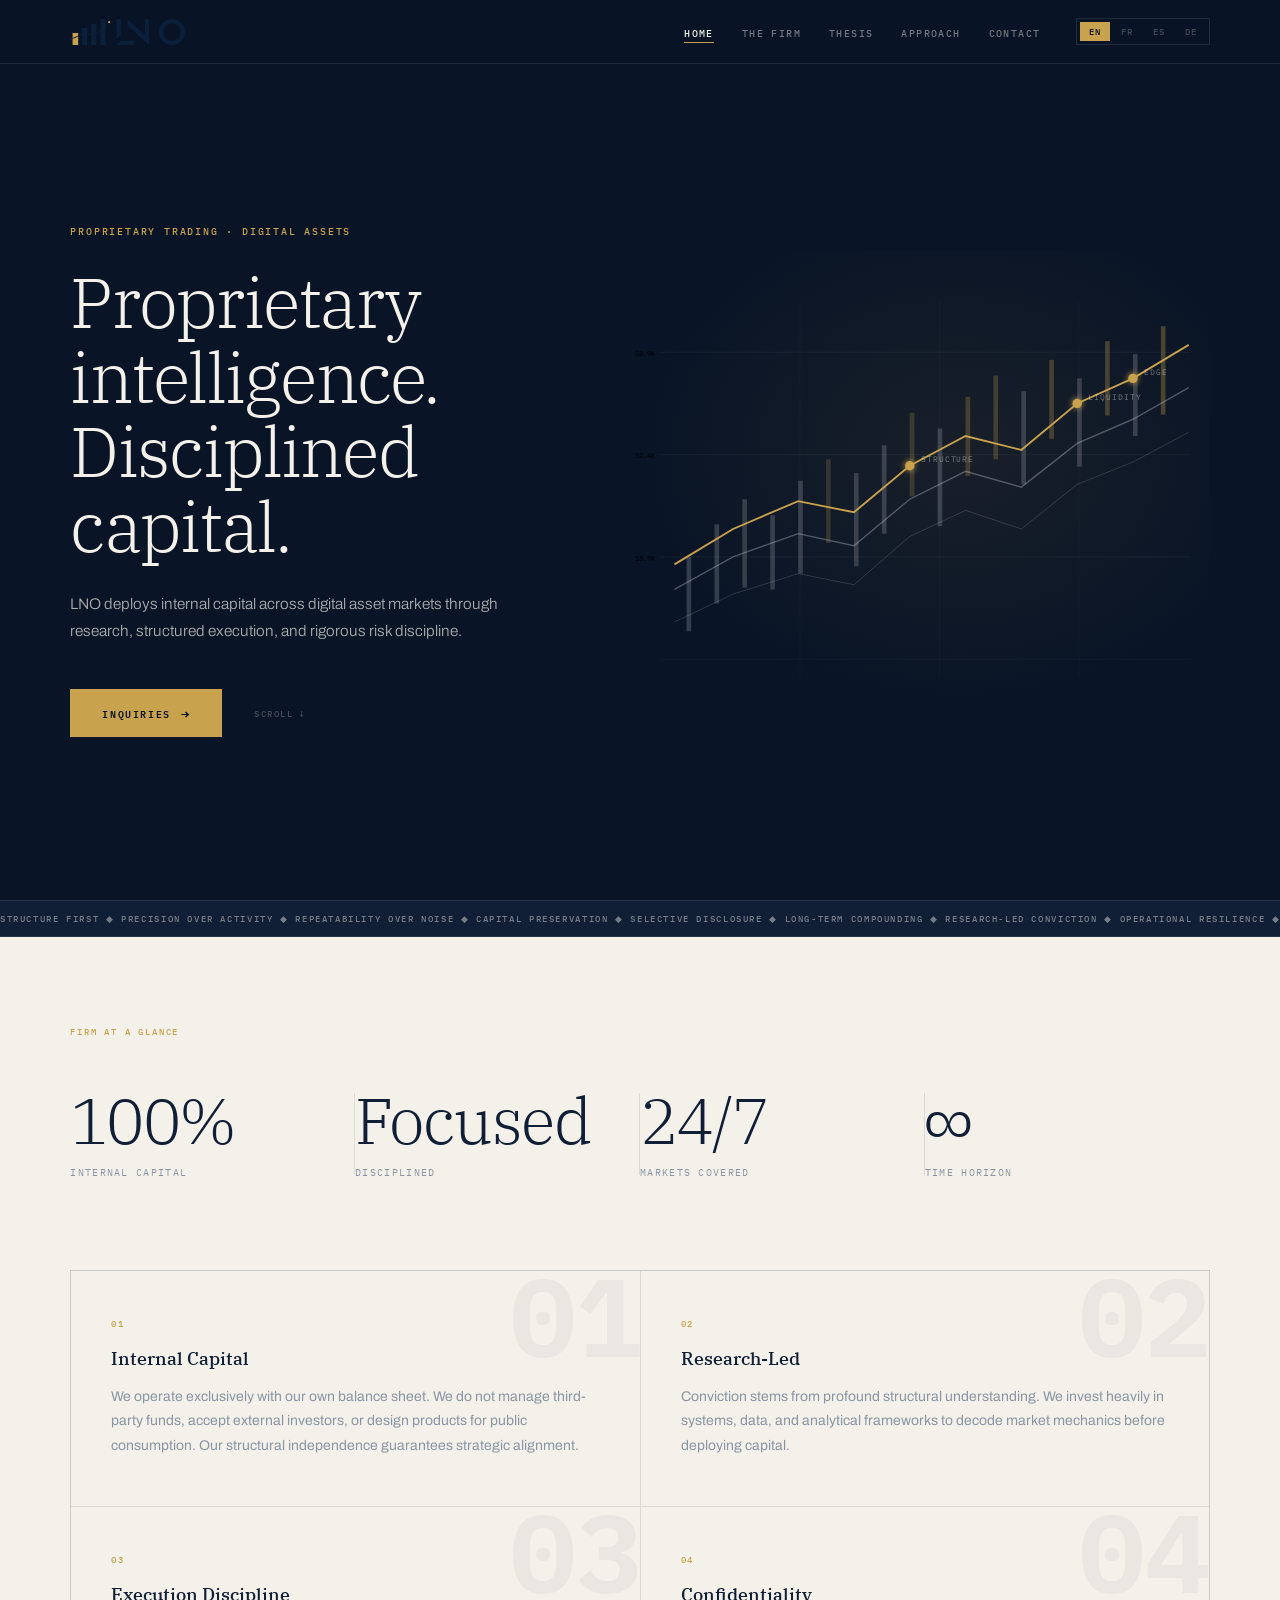
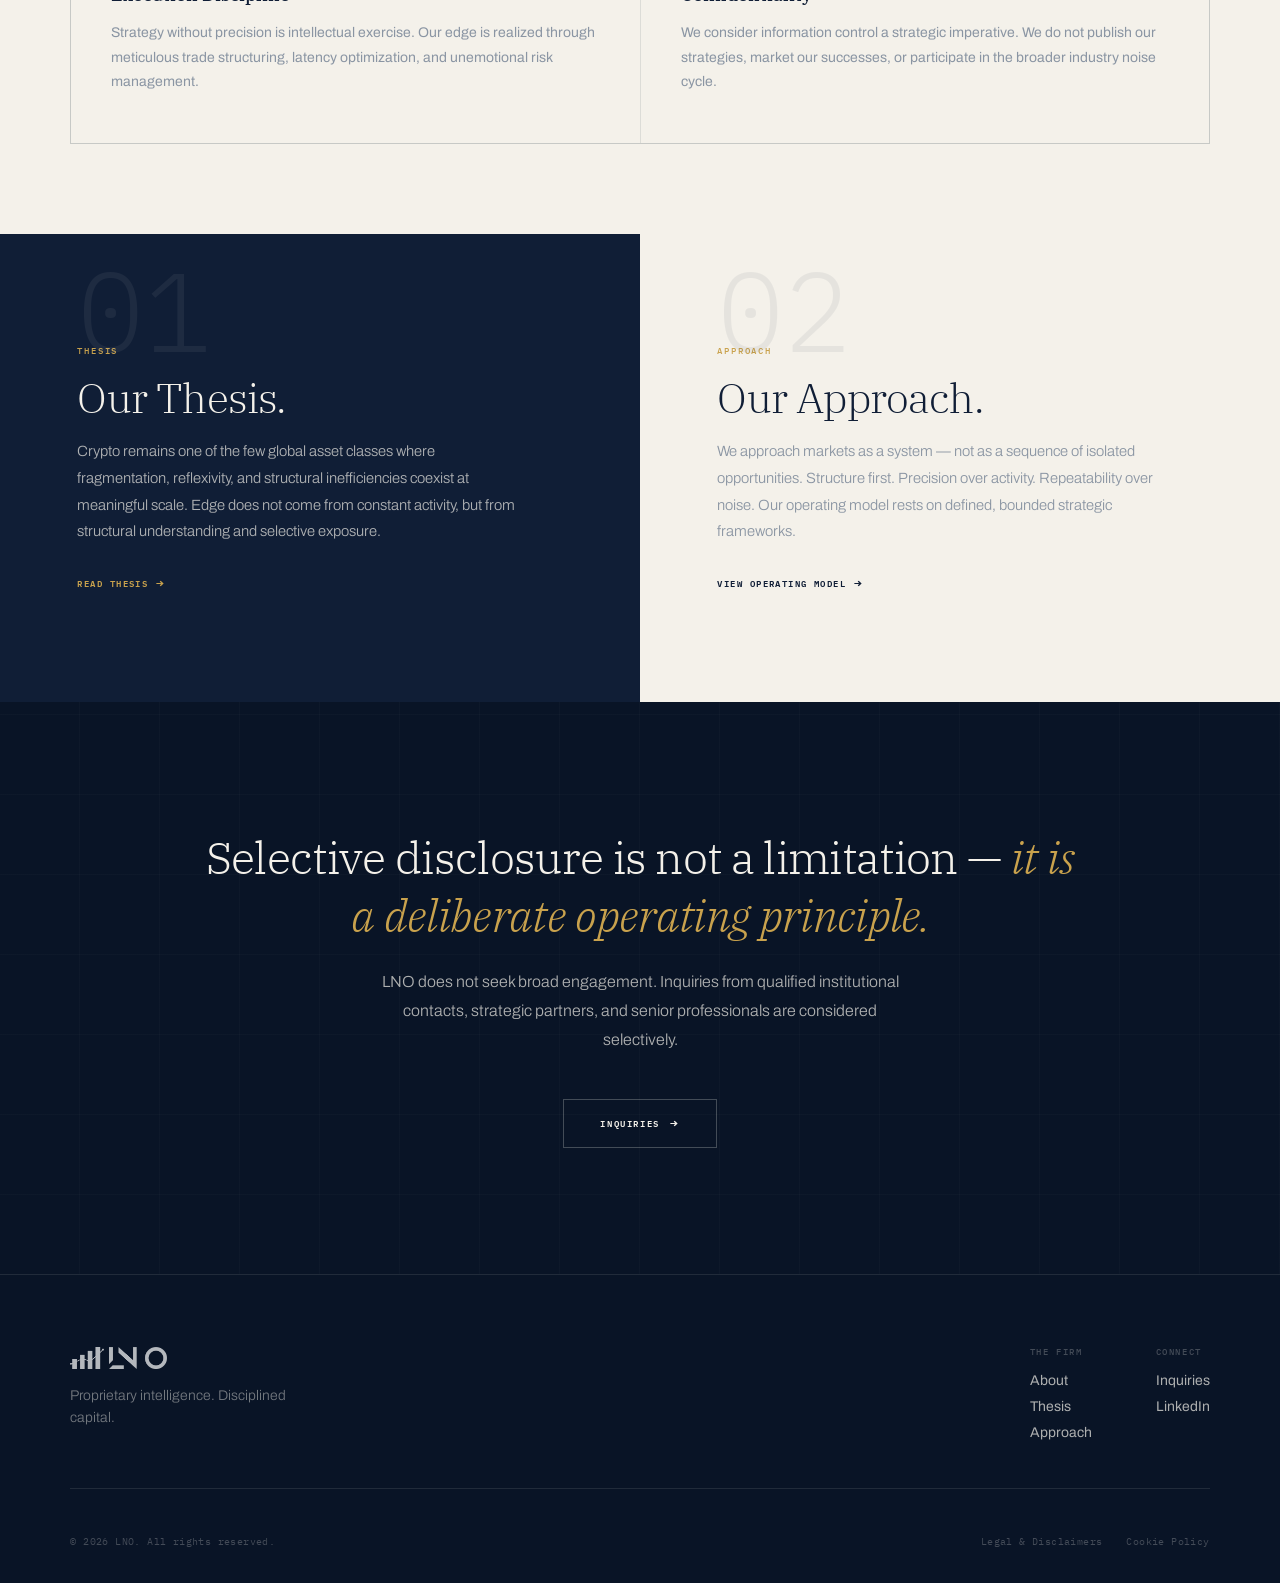
==== commit 7d5f4185: "Fix the footer cookie links Both were dead placeholders (href="#") on every page.  - Added cookies.h" ====
--- a/index.html
+++ b/index.html
@@ -5,6 +5,13 @@
   <meta name="viewport" content="width=device-width, initial-scale=1.0">
   <title>LNO</title>
   <meta name="description" content="LNO deploys internal capital across digital asset markets through research, structured execution, and rigorous risk discipline.">
+  <link rel="icon" href="favicon.ico" sizes="any">
+  <link rel="icon" type="image/svg+xml" href="assets/favicon.svg">
+  <link rel="icon" type="image/png" sizes="32x32" href="assets/favicon-32x32.png">
+  <link rel="icon" type="image/png" sizes="16x16" href="assets/favicon-16x16.png">
+  <link rel="icon" type="image/png" sizes="96x96" href="assets/favicon-96x96.png">
+  <link rel="apple-touch-icon" sizes="180x180" href="assets/apple-touch-icon.png">
+  <meta name="theme-color" content="#101E36">
   <link rel="preconnect" href="https://fonts.googleapis.com">
   <link rel="preconnect" href="https://fonts.gstatic.com" crossorigin>
   <link href="https://fonts.googleapis.com/css2?family=IBM+Plex+Serif:ital,wght@0,300;0,400;0,500;0,600;1,300;1,400&family=IBM+Plex+Mono:wght@400;500&family=Archivo:wght@300;400;500;600;700;800&display=swap" rel="stylesheet">
@@ -231,8 +238,7 @@
       <span data-i18n="footer.copyright">© 2026 LNO. All rights reserved.</span>
       <div class="footer__legal">
         <a href="privacy.html" data-i18n="footer.legal">Legal &amp; Disclaimers</a>
-        <a href="#" data-i18n="footer.cookie">Cookie Policy</a>
-        <a href="#" data-i18n="footer.manage">Manage cookies</a>
+        <a href="cookies.html" data-i18n="footer.cookie">Cookie Policy</a>
       </div>
     </div>
   </footer>
--- a/style.css
+++ b/style.css
@@ -659,6 +659,57 @@
   color: var(--on-dark-45); max-width: 460px; margin: 0 auto;
 }
 
+/* ─── LEGAL (privacy) ─────────────────────── */
+.legal {
+  background: var(--ivory);
+  color: var(--navy);
+  padding: clamp(60px,10vh,100px) var(--gutter);
+  position: relative;
+}
+.legal::before {
+  content: '';
+  position: absolute; top: 0; left: var(--gutter);
+  width: 32px; height: 2px; background: var(--gold);
+}
+.legal > * { max-width: 720px; }
+.legal p.legal__updated {
+  font: 500 9px/1.5 var(--font-mono);
+  letter-spacing: .2em; text-transform: uppercase;
+  color: var(--gold); margin-bottom: 48px;
+}
+.legal h2 {
+  font: 400 clamp(1.25rem,2vw,1.6rem)/1.3 var(--font-serif);
+  letter-spacing: -.015em;
+  margin: 48px 0 16px;
+  padding-top: 24px;
+  border-top: 1px solid var(--hairline-l);
+}
+.legal h2:first-of-type { margin-top: 0; }
+.legal p {
+  font: 300 .9375rem/1.8 var(--font-sans);
+  color: rgba(16,30,54,.72);
+  margin-bottom: 16px;
+}
+.legal ul { list-style: none; margin: 0 0 16px; }
+.legal li {
+  font: 300 .9375rem/1.8 var(--font-sans);
+  color: rgba(16,30,54,.72);
+  padding-left: 22px; margin-bottom: 12px;
+  position: relative;
+}
+.legal li::before {
+  content: ''; position: absolute;
+  left: 0; top: .78em;
+  width: 8px; height: 1px; background: var(--gold);
+}
+.legal strong { font-weight: 600; color: var(--navy); }
+.legal a {
+  color: var(--navy); text-decoration: none;
+  border-bottom: 1px solid var(--gold);
+  transition: color .3s var(--ease-out);
+}
+.legal a:hover { color: var(--gold); }
+
 /* ─── FOOTER ──────────────────────────────── */
 .footer {
   background: var(--navy-deep);
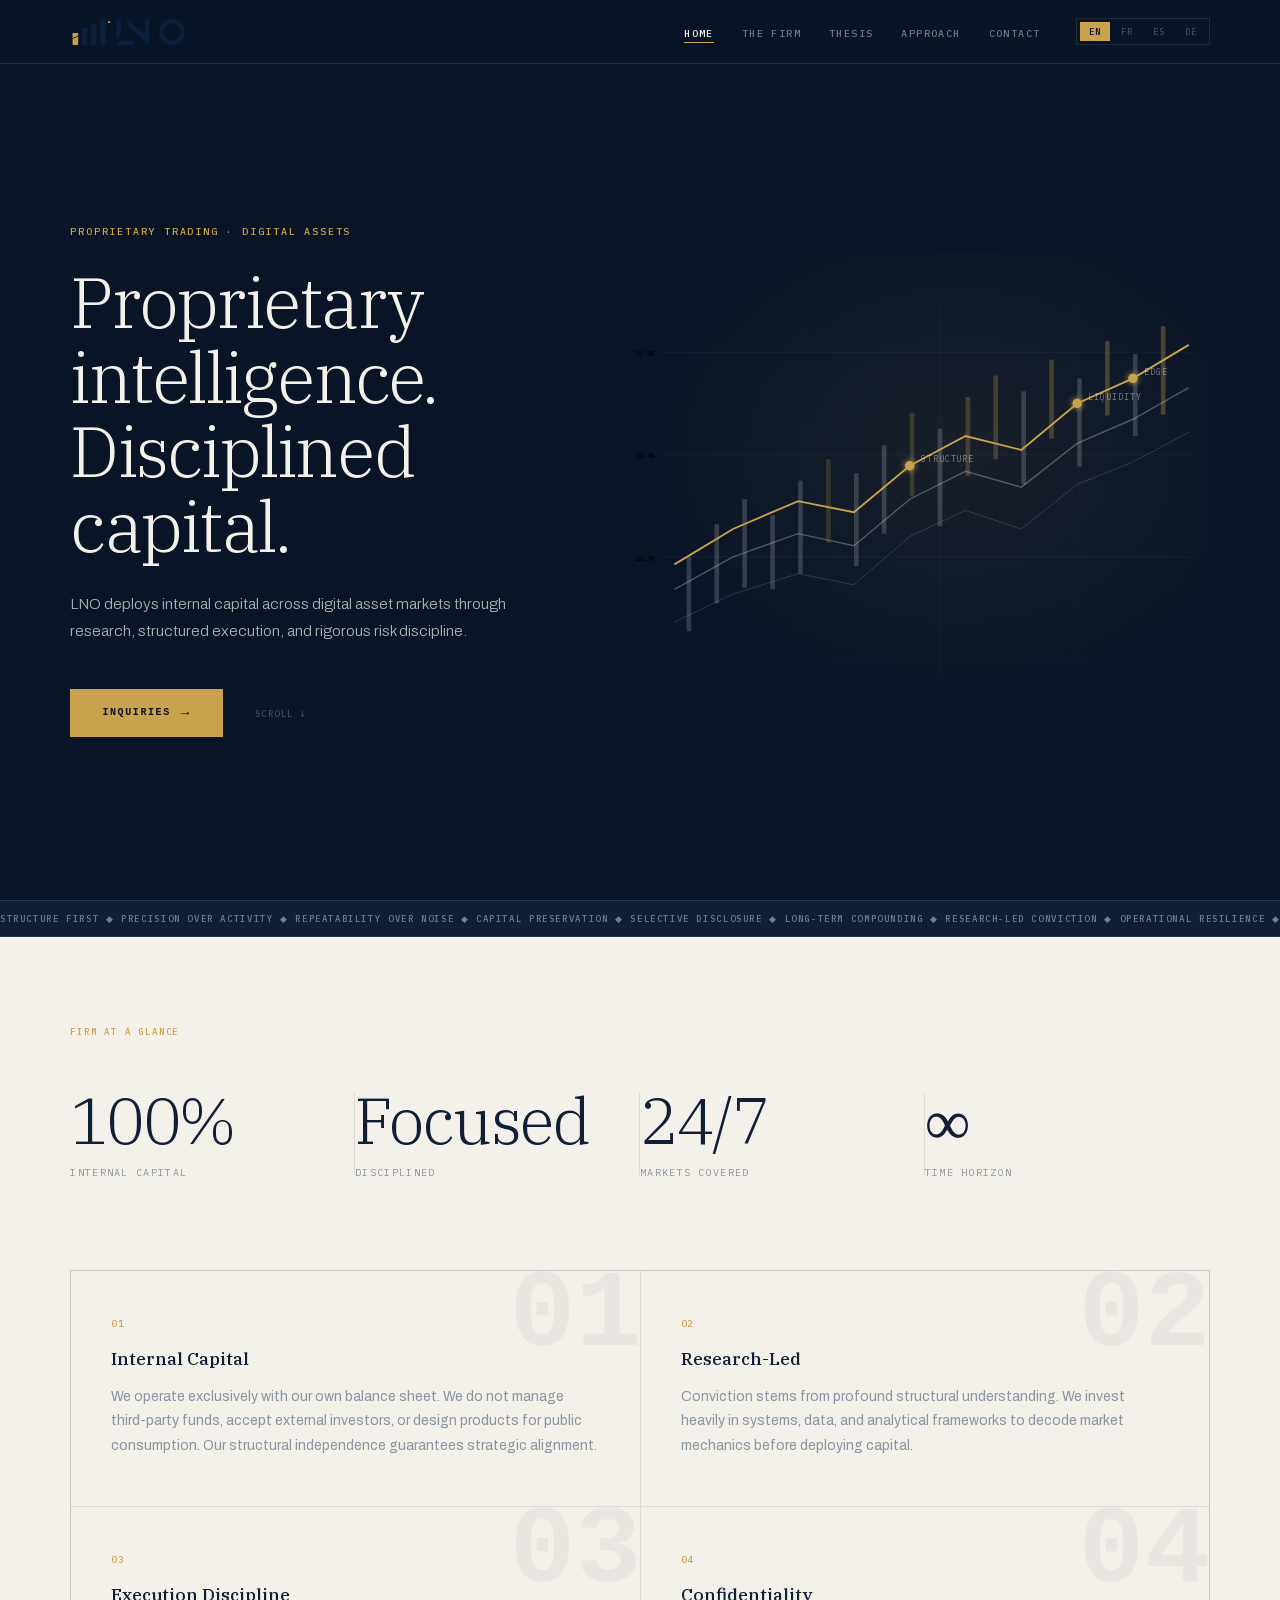
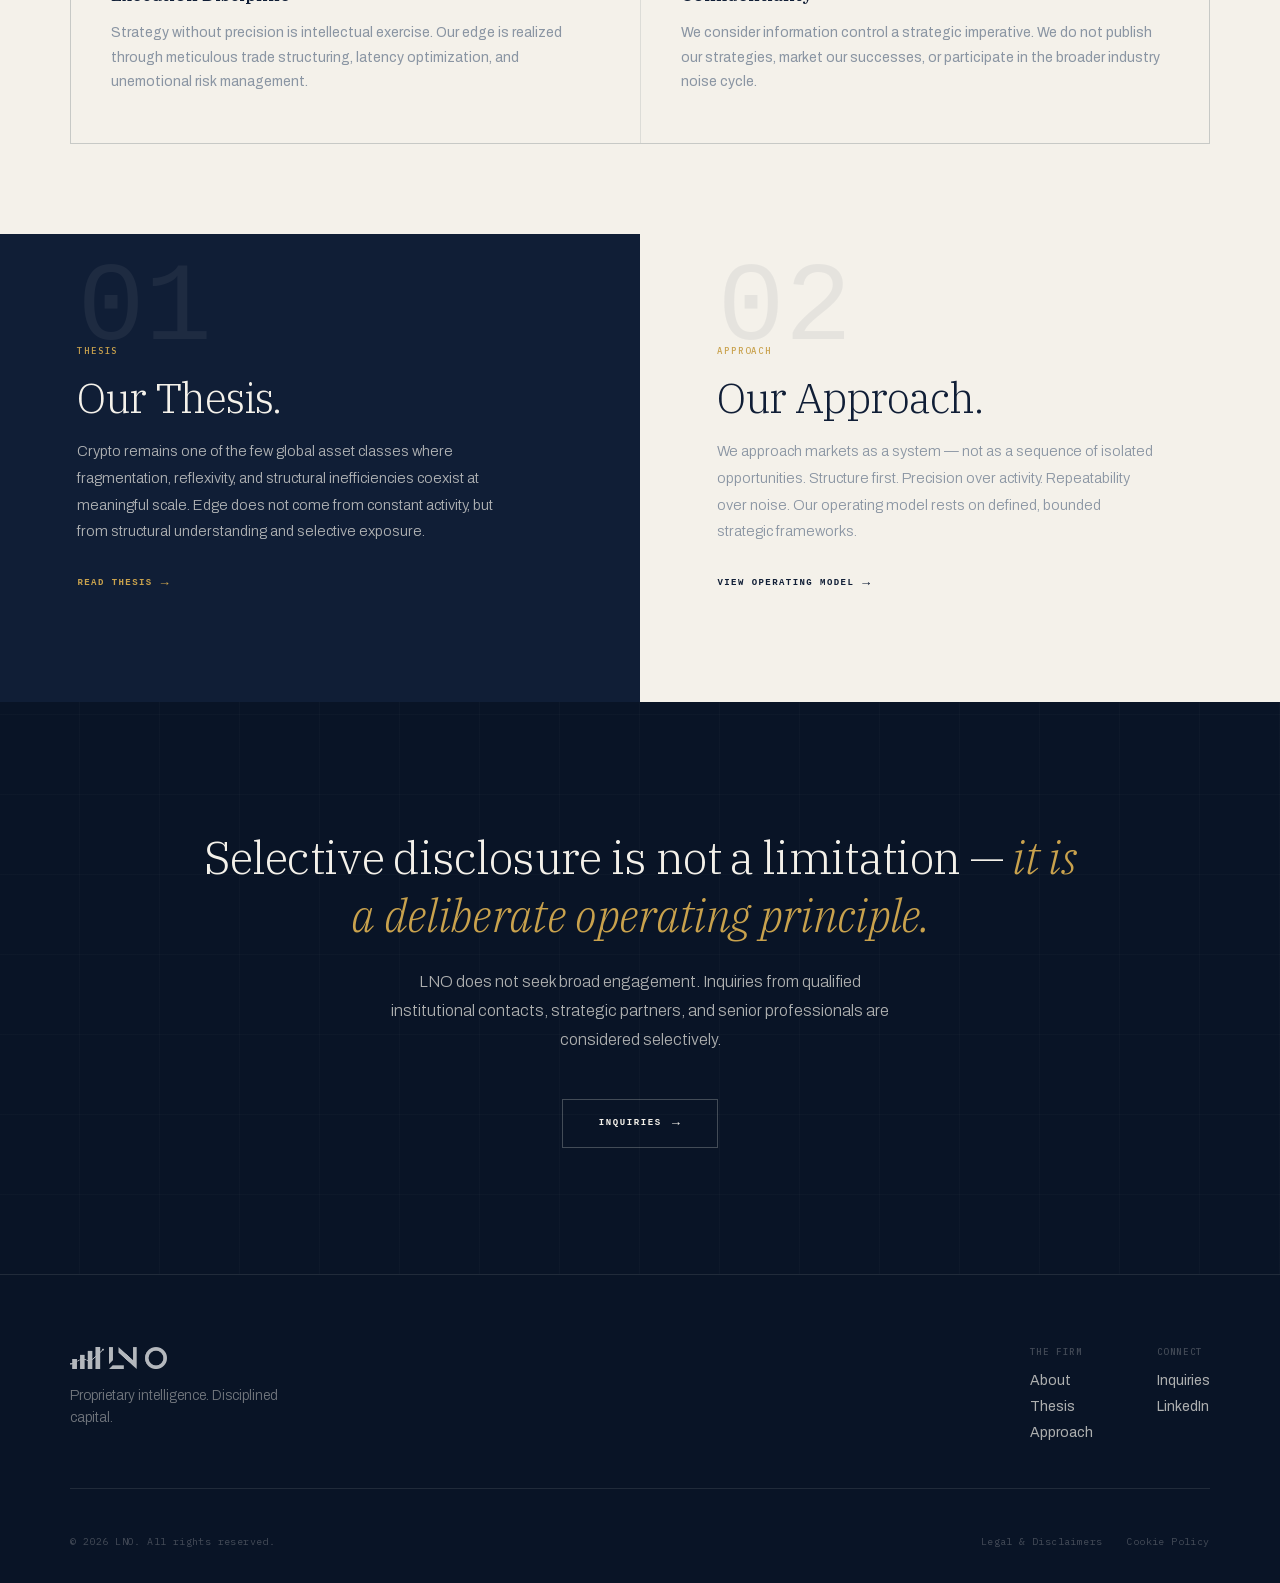
==== commit 1c7e851e: "Self-host the typefaces, dropping the Google Fonts dependency Loading fonts from fonts.googleapis.co" ====
--- a/index.html
+++ b/index.html
@@ -12,9 +12,7 @@
   <link rel="icon" type="image/png" sizes="96x96" href="assets/favicon-96x96.png">
   <link rel="apple-touch-icon" sizes="180x180" href="assets/apple-touch-icon.png">
   <meta name="theme-color" content="#101E36">
-  <link rel="preconnect" href="https://fonts.googleapis.com">
-  <link rel="preconnect" href="https://fonts.gstatic.com" crossorigin>
-  <link href="https://fonts.googleapis.com/css2?family=IBM+Plex+Serif:ital,wght@0,300;0,400;0,500;0,600;1,300;1,400&family=IBM+Plex+Mono:wght@400;500&family=Archivo:wght@300;400;500;600;700;800&display=swap" rel="stylesheet">
+  <link rel="stylesheet" href="fonts.css">
   <link rel="stylesheet" href="style.css">
 </head>
 <body>
--- a/fonts.css
+++ b/fonts.css
@@ -0,0 +1,196 @@
+/* ─── SELF-HOSTED FONTS ────────────────────── */
+/* IBM Plex Serif & Mono: SIL Open Font License 1.1 */
+/* Archivo: SIL Open Font License 1.1 */
+
+@font-face {
+  font-family: 'IBM Plex Serif';
+  font-style: italic;
+  font-weight: 300;
+  font-display: swap;
+  src: url('assets/fonts/IBMPlexSerif-300italic-latin-ext.woff2') format('woff2');
+  unicode-range: U+0100-02BA, U+02BD-02C5, U+02C7-02CC, U+02CE-02D7, U+02DD-02FF, U+0304, U+0308, U+0329, U+1D00-1DBF, U+1E00-1E9F, U+1EF2-1EFF, U+2020, U+20A0-20AB, U+20AD-20C0, U+2113, U+2C60-2C7F, U+A720-A7FF;
+}
+@font-face {
+  font-family: 'IBM Plex Serif';
+  font-style: italic;
+  font-weight: 300;
+  font-display: swap;
+  src: url('assets/fonts/IBMPlexSerif-300italic-latin.woff2') format('woff2');
+  unicode-range: U+0000-00FF, U+0131, U+0152-0153, U+02BB-02BC, U+02C6, U+02DA, U+02DC, U+0304, U+0308, U+0329, U+2000-206F, U+20AC, U+2122, U+2191, U+2193, U+2212, U+2215, U+FEFF, U+FFFD;
+}
+@font-face {
+  font-family: 'IBM Plex Serif';
+  font-style: normal;
+  font-weight: 300;
+  font-display: swap;
+  src: url('assets/fonts/IBMPlexSerif-300-latin-ext.woff2') format('woff2');
+  unicode-range: U+0100-02BA, U+02BD-02C5, U+02C7-02CC, U+02CE-02D7, U+02DD-02FF, U+0304, U+0308, U+0329, U+1D00-1DBF, U+1E00-1E9F, U+1EF2-1EFF, U+2020, U+20A0-20AB, U+20AD-20C0, U+2113, U+2C60-2C7F, U+A720-A7FF;
+}
+@font-face {
+  font-family: 'IBM Plex Serif';
+  font-style: normal;
+  font-weight: 300;
+  font-display: swap;
+  src: url('assets/fonts/IBMPlexSerif-300-latin.woff2') format('woff2');
+  unicode-range: U+0000-00FF, U+0131, U+0152-0153, U+02BB-02BC, U+02C6, U+02DA, U+02DC, U+0304, U+0308, U+0329, U+2000-206F, U+20AC, U+2122, U+2191, U+2193, U+2212, U+2215, U+FEFF, U+FFFD;
+}
+@font-face {
+  font-family: 'IBM Plex Serif';
+  font-style: normal;
+  font-weight: 400;
+  font-display: swap;
+  src: url('assets/fonts/IBMPlexSerif-400-latin-ext.woff2') format('woff2');
+  unicode-range: U+0100-02BA, U+02BD-02C5, U+02C7-02CC, U+02CE-02D7, U+02DD-02FF, U+0304, U+0308, U+0329, U+1D00-1DBF, U+1E00-1E9F, U+1EF2-1EFF, U+2020, U+20A0-20AB, U+20AD-20C0, U+2113, U+2C60-2C7F, U+A720-A7FF;
+}
+@font-face {
+  font-family: 'IBM Plex Serif';
+  font-style: normal;
+  font-weight: 400;
+  font-display: swap;
+  src: url('assets/fonts/IBMPlexSerif-400-latin.woff2') format('woff2');
+  unicode-range: U+0000-00FF, U+0131, U+0152-0153, U+02BB-02BC, U+02C6, U+02DA, U+02DC, U+0304, U+0308, U+0329, U+2000-206F, U+20AC, U+2122, U+2191, U+2193, U+2212, U+2215, U+FEFF, U+FFFD;
+}
+@font-face {
+  font-family: 'IBM Plex Serif';
+  font-style: normal;
+  font-weight: 500;
+  font-display: swap;
+  src: url('assets/fonts/IBMPlexSerif-500-latin-ext.woff2') format('woff2');
+  unicode-range: U+0100-02BA, U+02BD-02C5, U+02C7-02CC, U+02CE-02D7, U+02DD-02FF, U+0304, U+0308, U+0329, U+1D00-1DBF, U+1E00-1E9F, U+1EF2-1EFF, U+2020, U+20A0-20AB, U+20AD-20C0, U+2113, U+2C60-2C7F, U+A720-A7FF;
+}
+@font-face {
+  font-family: 'IBM Plex Serif';
+  font-style: normal;
+  font-weight: 500;
+  font-display: swap;
+  src: url('assets/fonts/IBMPlexSerif-500-latin.woff2') format('woff2');
+  unicode-range: U+0000-00FF, U+0131, U+0152-0153, U+02BB-02BC, U+02C6, U+02DA, U+02DC, U+0304, U+0308, U+0329, U+2000-206F, U+20AC, U+2122, U+2191, U+2193, U+2212, U+2215, U+FEFF, U+FFFD;
+}
+@font-face {
+  font-family: 'IBM Plex Mono';
+  font-style: normal;
+  font-weight: 300;
+  font-display: swap;
+  src: url('assets/fonts/IBMPlexMono-300-latin-ext.woff2') format('woff2');
+  unicode-range: U+0100-02BA, U+02BD-02C5, U+02C7-02CC, U+02CE-02D7, U+02DD-02FF, U+0304, U+0308, U+0329, U+1D00-1DBF, U+1E00-1E9F, U+1EF2-1EFF, U+2020, U+20A0-20AB, U+20AD-20C0, U+2113, U+2C60-2C7F, U+A720-A7FF;
+}
+@font-face {
+  font-family: 'IBM Plex Mono';
+  font-style: normal;
+  font-weight: 300;
+  font-display: swap;
+  src: url('assets/fonts/IBMPlexMono-300-latin.woff2') format('woff2');
+  unicode-range: U+0000-00FF, U+0131, U+0152-0153, U+02BB-02BC, U+02C6, U+02DA, U+02DC, U+0304, U+0308, U+0329, U+2000-206F, U+20AC, U+2122, U+2191, U+2193, U+2212, U+2215, U+FEFF, U+FFFD;
+}
+@font-face {
+  font-family: 'IBM Plex Mono';
+  font-style: normal;
+  font-weight: 400;
+  font-display: swap;
+  src: url('assets/fonts/IBMPlexMono-400-latin-ext.woff2') format('woff2');
+  unicode-range: U+0100-02BA, U+02BD-02C5, U+02C7-02CC, U+02CE-02D7, U+02DD-02FF, U+0304, U+0308, U+0329, U+1D00-1DBF, U+1E00-1E9F, U+1EF2-1EFF, U+2020, U+20A0-20AB, U+20AD-20C0, U+2113, U+2C60-2C7F, U+A720-A7FF;
+}
+@font-face {
+  font-family: 'IBM Plex Mono';
+  font-style: normal;
+  font-weight: 400;
+  font-display: swap;
+  src: url('assets/fonts/IBMPlexMono-400-latin.woff2') format('woff2');
+  unicode-range: U+0000-00FF, U+0131, U+0152-0153, U+02BB-02BC, U+02C6, U+02DA, U+02DC, U+0304, U+0308, U+0329, U+2000-206F, U+20AC, U+2122, U+2191, U+2193, U+2212, U+2215, U+FEFF, U+FFFD;
+}
+@font-face {
+  font-family: 'IBM Plex Mono';
+  font-style: normal;
+  font-weight: 500;
+  font-display: swap;
+  src: url('assets/fonts/IBMPlexMono-500-latin-ext.woff2') format('woff2');
+  unicode-range: U+0100-02BA, U+02BD-02C5, U+02C7-02CC, U+02CE-02D7, U+02DD-02FF, U+0304, U+0308, U+0329, U+1D00-1DBF, U+1E00-1E9F, U+1EF2-1EFF, U+2020, U+20A0-20AB, U+20AD-20C0, U+2113, U+2C60-2C7F, U+A720-A7FF;
+}
+@font-face {
+  font-family: 'IBM Plex Mono';
+  font-style: normal;
+  font-weight: 500;
+  font-display: swap;
+  src: url('assets/fonts/IBMPlexMono-500-latin.woff2') format('woff2');
+  unicode-range: U+0000-00FF, U+0131, U+0152-0153, U+02BB-02BC, U+02C6, U+02DA, U+02DC, U+0304, U+0308, U+0329, U+2000-206F, U+20AC, U+2122, U+2191, U+2193, U+2212, U+2215, U+FEFF, U+FFFD;
+}
+@font-face {
+  font-family: 'IBM Plex Mono';
+  font-style: normal;
+  font-weight: 600;
+  font-display: swap;
+  src: url('assets/fonts/IBMPlexMono-600-latin-ext.woff2') format('woff2');
+  unicode-range: U+0100-02BA, U+02BD-02C5, U+02C7-02CC, U+02CE-02D7, U+02DD-02FF, U+0304, U+0308, U+0329, U+1D00-1DBF, U+1E00-1E9F, U+1EF2-1EFF, U+2020, U+20A0-20AB, U+20AD-20C0, U+2113, U+2C60-2C7F, U+A720-A7FF;
+}
+@font-face {
+  font-family: 'IBM Plex Mono';
+  font-style: normal;
+  font-weight: 600;
+  font-display: swap;
+  src: url('assets/fonts/IBMPlexMono-600-latin.woff2') format('woff2');
+  unicode-range: U+0000-00FF, U+0131, U+0152-0153, U+02BB-02BC, U+02C6, U+02DA, U+02DC, U+0304, U+0308, U+0329, U+2000-206F, U+20AC, U+2122, U+2191, U+2193, U+2212, U+2215, U+FEFF, U+FFFD;
+}
+@font-face {
+  font-family: 'IBM Plex Mono';
+  font-style: normal;
+  font-weight: 700;
+  font-display: swap;
+  src: url('assets/fonts/IBMPlexMono-700-latin-ext.woff2') format('woff2');
+  unicode-range: U+0100-02BA, U+02BD-02C5, U+02C7-02CC, U+02CE-02D7, U+02DD-02FF, U+0304, U+0308, U+0329, U+1D00-1DBF, U+1E00-1E9F, U+1EF2-1EFF, U+2020, U+20A0-20AB, U+20AD-20C0, U+2113, U+2C60-2C7F, U+A720-A7FF;
+}
+@font-face {
+  font-family: 'IBM Plex Mono';
+  font-style: normal;
+  font-weight: 700;
+  font-display: swap;
+  src: url('assets/fonts/IBMPlexMono-700-latin.woff2') format('woff2');
+  unicode-range: U+0000-00FF, U+0131, U+0152-0153, U+02BB-02BC, U+02C6, U+02DA, U+02DC, U+0304, U+0308, U+0329, U+2000-206F, U+20AC, U+2122, U+2191, U+2193, U+2212, U+2215, U+FEFF, U+FFFD;
+}
+@font-face {
+  font-family: 'Archivo';
+  font-style: normal;
+  font-weight: 300;
+  font-display: swap;
+  src: url('assets/fonts/Archivo-300-latin-ext.woff2') format('woff2');
+  unicode-range: U+0100-02BA, U+02BD-02C5, U+02C7-02CC, U+02CE-02D7, U+02DD-02FF, U+0304, U+0308, U+0329, U+1D00-1DBF, U+1E00-1E9F, U+1EF2-1EFF, U+2020, U+20A0-20AB, U+20AD-20C0, U+2113, U+2C60-2C7F, U+A720-A7FF;
+}
+@font-face {
+  font-family: 'Archivo';
+  font-style: normal;
+  font-weight: 300;
+  font-display: swap;
+  src: url('assets/fonts/Archivo-300-latin.woff2') format('woff2');
+  unicode-range: U+0000-00FF, U+0131, U+0152-0153, U+02BB-02BC, U+02C6, U+02DA, U+02DC, U+0304, U+0308, U+0329, U+2000-206F, U+20AC, U+2122, U+2191, U+2193, U+2212, U+2215, U+FEFF, U+FFFD;
+}
+@font-face {
+  font-family: 'Archivo';
+  font-style: normal;
+  font-weight: 400;
+  font-display: swap;
+  src: url('assets/fonts/Archivo-400-latin-ext.woff2') format('woff2');
+  unicode-range: U+0100-02BA, U+02BD-02C5, U+02C7-02CC, U+02CE-02D7, U+02DD-02FF, U+0304, U+0308, U+0329, U+1D00-1DBF, U+1E00-1E9F, U+1EF2-1EFF, U+2020, U+20A0-20AB, U+20AD-20C0, U+2113, U+2C60-2C7F, U+A720-A7FF;
+}
+@font-face {
+  font-family: 'Archivo';
+  font-style: normal;
+  font-weight: 400;
+  font-display: swap;
+  src: url('assets/fonts/Archivo-400-latin.woff2') format('woff2');
+  unicode-range: U+0000-00FF, U+0131, U+0152-0153, U+02BB-02BC, U+02C6, U+02DA, U+02DC, U+0304, U+0308, U+0329, U+2000-206F, U+20AC, U+2122, U+2191, U+2193, U+2212, U+2215, U+FEFF, U+FFFD;
+}
+@font-face {
+  font-family: 'Archivo';
+  font-style: normal;
+  font-weight: 600;
+  font-display: swap;
+  src: url('assets/fonts/Archivo-600-latin-ext.woff2') format('woff2');
+  unicode-range: U+0100-02BA, U+02BD-02C5, U+02C7-02CC, U+02CE-02D7, U+02DD-02FF, U+0304, U+0308, U+0329, U+1D00-1DBF, U+1E00-1E9F, U+1EF2-1EFF, U+2020, U+20A0-20AB, U+20AD-20C0, U+2113, U+2C60-2C7F, U+A720-A7FF;
+}
+@font-face {
+  font-family: 'Archivo';
+  font-style: normal;
+  font-weight: 600;
+  font-display: swap;
+  src: url('assets/fonts/Archivo-600-latin.woff2') format('woff2');
+  unicode-range: U+0000-00FF, U+0131, U+0152-0153, U+02BB-02BC, U+02C6, U+02DA, U+02DC, U+0304, U+0308, U+0329, U+2000-206F, U+20AC, U+2122, U+2191, U+2193, U+2212, U+2215, U+FEFF, U+FFFD;
+}
--- a/style.css
+++ b/style.css
@@ -284,7 +284,7 @@
 .principle::before {
   content: attr(data-num);
   position: absolute; top: -10px; right: -2px;
-  font: 800 110px/1 var(--font-mono);
+  font: 700 110px/1 var(--font-mono);
   color: var(--navy); opacity: .04;
   pointer-events: none; user-select: none;
   transition: opacity .35s, transform .35s;
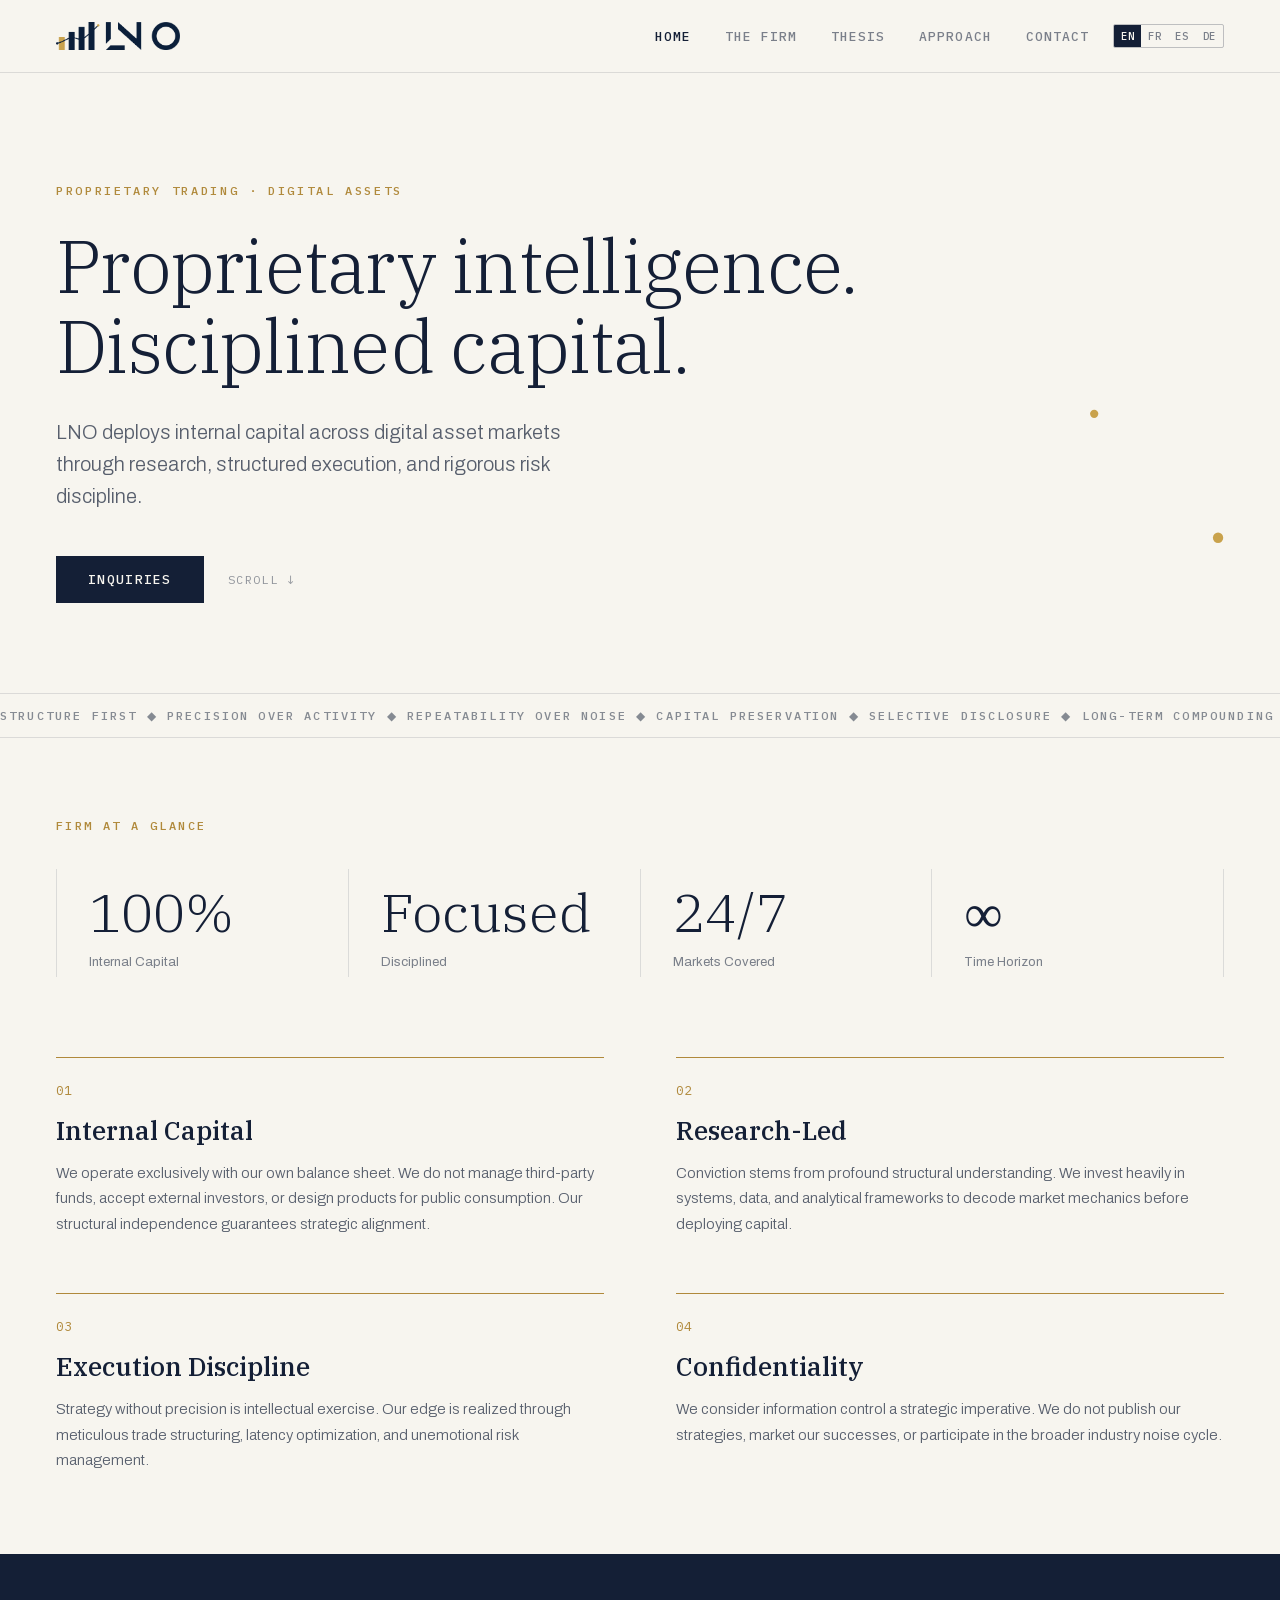
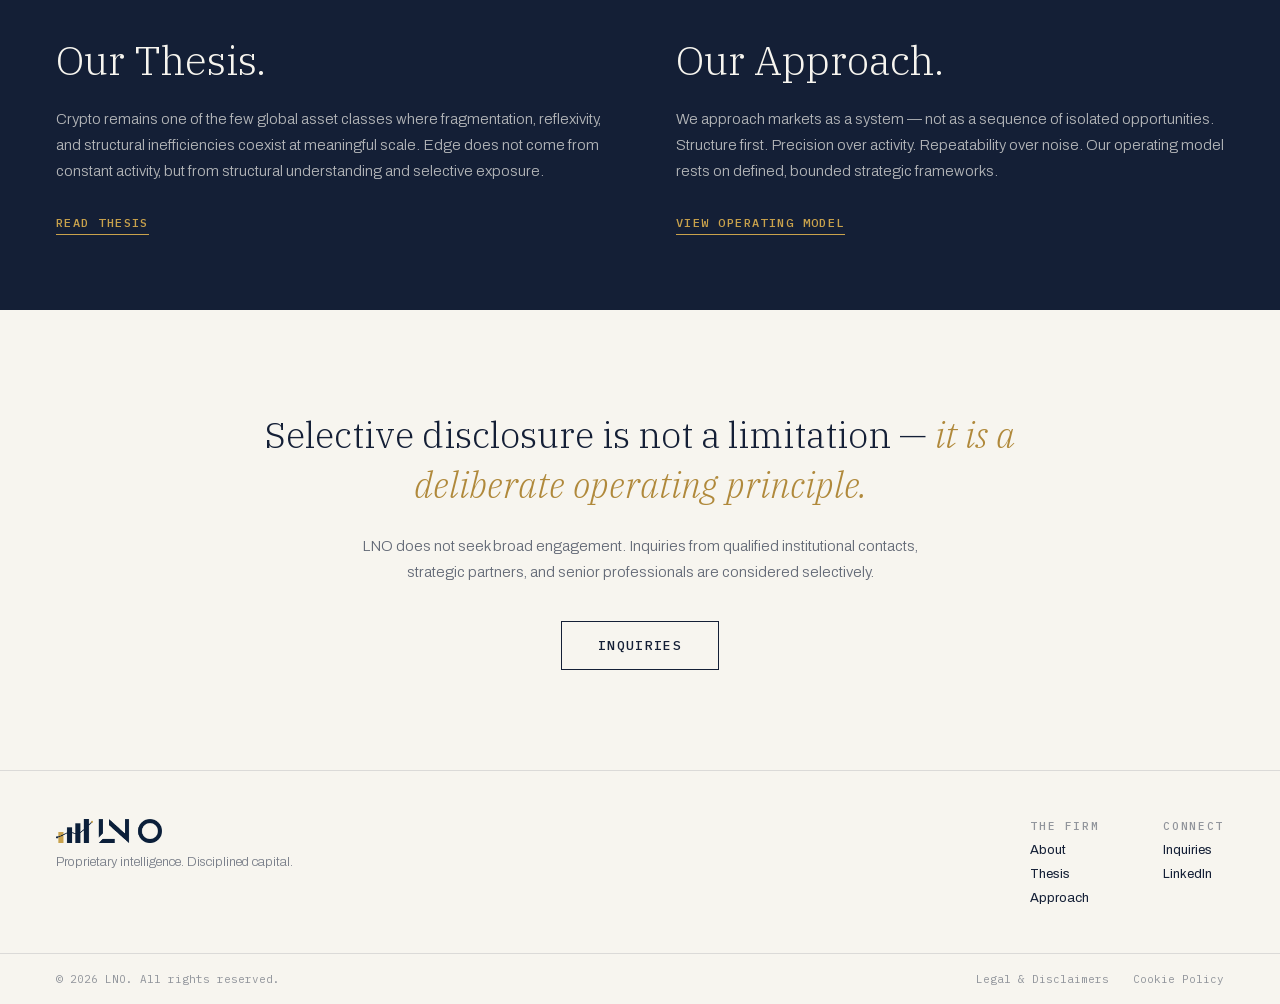
==== commit 16b876ae: "Revert to the live design, keeping only the four fixes The redesign was dropped: lno.company's curre" ====
--- a/index.html
+++ b/index.html
@@ -11,7 +11,7 @@
   <link rel="icon" type="image/png" sizes="16x16" href="assets/favicon-16x16.png">
   <link rel="icon" type="image/png" sizes="96x96" href="assets/favicon-96x96.png">
   <link rel="apple-touch-icon" sizes="180x180" href="assets/apple-touch-icon.png">
-  <meta name="theme-color" content="#101E36">
+  <meta name="theme-color" content="#F7F5EF">
   <link rel="stylesheet" href="fonts.css">
   <link rel="stylesheet" href="style.css">
 </head>
@@ -41,6 +41,15 @@
 
   <!-- HERO -->
   <section class="hero">
+    <div class="hero__bg" aria-hidden="true">
+      <svg width="100%" height="100%" viewBox="0 0 1240 620" preserveAspectRatio="xMaxYMid slice" style="display:block;animation:lnoDrift 22s ease-in-out infinite">
+        <polyline points="620,540 760,500 900,520 1040,430 1180,460 1320,340" fill="none" stroke="#141F36" stroke-opacity=".12" stroke-width="2" stroke-dasharray="1400" stroke-dashoffset="1400" style="animation:lnoDraw 14s linear infinite"/>
+        <polyline points="620,470 780,430 920,460 1060,340 1200,380 1340,240" fill="none" stroke="#141F36" stroke-opacity=".08" stroke-width="2" stroke-dasharray="1400" stroke-dashoffset="1400" style="animation:lnoDraw 14s linear infinite;animation-delay:-5s"/>
+        <polyline points="620,400 800,360 940,390 1080,260 1220,310 1360,150" fill="none" stroke="#141F36" stroke-opacity=".05" stroke-width="2" stroke-dasharray="1400" stroke-dashoffset="1400" style="animation:lnoDraw 14s linear infinite;animation-delay:-9s"/>
+        <circle cx="1180" cy="460" r="5" fill="#C9A24C" style="animation:lnoPulse 6s ease-in-out infinite"/>
+        <circle cx="1060" cy="340" r="4" fill="#C9A24C" style="animation:lnoPulse 6s ease-in-out infinite;animation-delay:-3s"/>
+      </svg>
+    </div>
     <div class="hero__content fade-in">
       <p class="hero__kicker" data-i18n="home.kicker">PROPRIETARY TRADING · DIGITAL ASSETS</p>
       <h1 class="hero__h1">
@@ -52,76 +61,6 @@
         <a href="contact.html" class="btn-primary" data-i18n="home.cta">INQUIRIES</a>
         <span class="hero__scroll-lbl"><span data-i18n="home.scroll">SCROLL</span> ↓</span>
       </div>
-    </div>
-
-    <!-- Animated market chart -->
-    <div class="hero__chart" aria-hidden="true">
-      <svg xmlns="http://www.w3.org/2000/svg" viewBox="0 0 640 500">
-        <defs>
-          <radialGradient id="heroHalo" cx="58%" cy="44%" r="54%">
-            <stop offset="0%" stop-color="#C9A24D" stop-opacity="0.08"/>
-            <stop offset="100%" stop-color="#C9A24D" stop-opacity="0"/>
-          </radialGradient>
-          <filter id="dotGlow" x="-100%" y="-100%" width="300%" height="300%">
-            <feGaussianBlur stdDeviation="3.5" result="blur"/>
-            <feMerge><feMergeNode in="blur"/><feMergeNode in="SourceGraphic"/></feMerge>
-          </filter>
-        </defs>
-        <rect width="640" height="500" fill="url(#heroHalo)"/>
-        <g class="chart-grid">
-          <line x1="50" y1="110" x2="620" y2="110" stroke="#D9DCE2" stroke-opacity=".05" stroke-width="1"/>
-          <line x1="50" y1="220" x2="620" y2="220" stroke="#D9DCE2" stroke-opacity=".05" stroke-width="1"/>
-          <line x1="50" y1="330" x2="620" y2="330" stroke="#D9DCE2" stroke-opacity=".05" stroke-width="1"/>
-          <line x1="50" y1="440" x2="620" y2="440" stroke="#D9DCE2" stroke-opacity=".03" stroke-width="1"/>
-          <line x1="200" y1="55" x2="200" y2="460" stroke="#D9DCE2" stroke-opacity=".03" stroke-width="1"/>
-          <line x1="350" y1="55" x2="350" y2="460" stroke="#D9DCE2" stroke-opacity=".03" stroke-width="1"/>
-          <line x1="500" y1="55" x2="500" y2="460" stroke="#D9DCE2" stroke-opacity=".03" stroke-width="1"/>
-        </g>
-        <text class="chart-yval" x="44" y="114" text-anchor="end" font-family="IBM Plex Mono,monospace" font-size="8">58.9K</text>
-        <text class="chart-yval" x="44" y="224" text-anchor="end" font-family="IBM Plex Mono,monospace" font-size="8">32.4K</text>
-        <text class="chart-yval" x="44" y="334" text-anchor="end" font-family="IBM Plex Mono,monospace" font-size="8">18.7K</text>
-        <g class="chart-bars">
-          <rect x="78"  y="330" width="5" height="80"  fill="#D9DCE2" fill-opacity=".2"/>
-          <rect x="108" y="295" width="5" height="85"  fill="#D9DCE2" fill-opacity=".2"/>
-          <rect x="138" y="268" width="5" height="95"  fill="#D9DCE2" fill-opacity=".2"/>
-          <rect x="168" y="285" width="5" height="80"  fill="#D9DCE2" fill-opacity=".2"/>
-          <rect x="198" y="248" width="5" height="100" fill="#D9DCE2" fill-opacity=".2"/>
-          <rect x="228" y="225" width="5" height="90"  fill="#C9A24D" fill-opacity=".2"/>
-          <rect x="258" y="240" width="5" height="100" fill="#D9DCE2" fill-opacity=".2"/>
-          <rect x="288" y="210" width="5" height="95"  fill="#D9DCE2" fill-opacity=".2"/>
-          <rect x="318" y="175" width="5" height="90"  fill="#C9A24D" fill-opacity=".22"/>
-          <rect x="348" y="192" width="5" height="105" fill="#D9DCE2" fill-opacity=".2"/>
-          <rect x="378" y="158" width="5" height="85"  fill="#C9A24D" fill-opacity=".25"/>
-          <rect x="408" y="135" width="5" height="90"  fill="#C9A24D" fill-opacity=".25"/>
-          <rect x="438" y="152" width="5" height="100" fill="#D9DCE2" fill-opacity=".2"/>
-          <rect x="468" y="118" width="5" height="85"  fill="#C9A24D" fill-opacity=".28"/>
-          <rect x="498" y="138" width="5" height="95"  fill="#D9DCE2" fill-opacity=".2"/>
-          <rect x="528" y="98"  width="5" height="80"  fill="#C9A24D" fill-opacity=".3"/>
-          <rect x="558" y="112" width="5" height="88"  fill="#D9DCE2" fill-opacity=".2"/>
-          <rect x="588" y="82"  width="5" height="95"  fill="#C9A24D" fill-opacity=".32"/>
-        </g>
-        <polyline class="chart-line chart-line--3"
-          points="65,400 128,370 198,348 258,360 318,308 378,280 438,300 498,252 558,228 618,196"
-          fill="none" stroke="#D9DCE2" stroke-width="1" stroke-opacity=".18"/>
-        <polyline class="chart-line chart-line--2"
-          points="65,365 128,330 198,305 258,318 318,268 378,238 438,255 498,208 558,182 618,148"
-          fill="none" stroke="#D9DCE2" stroke-width="1.5" stroke-opacity=".32"/>
-        <polyline class="chart-line chart-line--1"
-          points="65,338 128,300 198,270 258,282 318,232 378,200 438,215 498,165 558,138 618,102"
-          fill="none" stroke="#C9A24D" stroke-width="2"/>
-        <!-- Execution point 1 -->
-        <circle class="chart-ring chart-ring--1" cx="318" cy="232" r="14" fill="none" stroke="#C9A24D" stroke-width="1"/>
-        <circle class="chart-dot chart-dot--1" cx="318" cy="232" r="5" fill="#C9A24D" filter="url(#dotGlow)"/>
-        <text class="chart-label chart-label--1" x="330" y="228" font-family="IBM Plex Mono,monospace" font-size="9" letter-spacing="1" fill="rgba(244,241,234,.45)">STRUCTURE</text>
-        <!-- Execution point 2 -->
-        <circle class="chart-ring chart-ring--2" cx="498" cy="165" r="14" fill="none" stroke="#C9A24D" stroke-width="1"/>
-        <circle class="chart-dot chart-dot--2" cx="498" cy="165" r="5" fill="#C9A24D" filter="url(#dotGlow)"/>
-        <text class="chart-label chart-label--2" x="510" y="161" font-family="IBM Plex Mono,monospace" font-size="9" letter-spacing="1" fill="rgba(244,241,234,.45)">LIQUIDITY</text>
-        <!-- Execution point 3 -->
-        <circle class="chart-ring chart-ring--3" cx="558" cy="138" r="14" fill="none" stroke="#C9A24D" stroke-width="1"/>
-        <circle class="chart-dot chart-dot--3" cx="558" cy="138" r="5" fill="#C9A24D" filter="url(#dotGlow)"/>
-        <text class="chart-label chart-label--3" x="570" y="134" font-family="IBM Plex Mono,monospace" font-size="9" letter-spacing="1" fill="rgba(244,241,234,.45)">EDGE</text>
-      </svg>
     </div>
   </section>
 
@@ -159,26 +98,22 @@
   <!-- PRINCIPLES -->
   <section class="principles">
     <div class="principles__grid">
-      <div class="principle fade-in" data-num="01" style="--delay:.0s">
-        <div class="principle__gold-bar"></div>
+      <div class="principle fade-in" style="--delay:.0s">
         <div class="principle__num" data-i18n="home.principles.0.num">01</div>
         <h3 class="principle__title" data-i18n="home.principles.0.title">Internal Capital</h3>
         <p class="principle__body" data-i18n="home.principles.0.body">We operate exclusively with our own balance sheet. We do not manage third-party funds, accept external investors, or design products for public consumption. Our structural independence guarantees strategic alignment.</p>
       </div>
-      <div class="principle fade-in" data-num="02" style="--delay:.08s">
-        <div class="principle__gold-bar"></div>
+      <div class="principle fade-in" style="--delay:.08s">
         <div class="principle__num" data-i18n="home.principles.1.num">02</div>
         <h3 class="principle__title" data-i18n="home.principles.1.title">Research-Led</h3>
         <p class="principle__body" data-i18n="home.principles.1.body">Conviction stems from profound structural understanding. We invest heavily in systems, data, and analytical frameworks to decode market mechanics before deploying capital.</p>
       </div>
-      <div class="principle fade-in" data-num="03" style="--delay:.12s">
-        <div class="principle__gold-bar"></div>
+      <div class="principle fade-in" style="--delay:.12s">
         <div class="principle__num" data-i18n="home.principles.2.num">03</div>
         <h3 class="principle__title" data-i18n="home.principles.2.title">Execution Discipline</h3>
         <p class="principle__body" data-i18n="home.principles.2.body">Strategy without precision is intellectual exercise. Our edge is realized through meticulous trade structuring, latency optimization, and unemotional risk management.</p>
       </div>
-      <div class="principle fade-in" data-num="04" style="--delay:.16s">
-        <div class="principle__gold-bar"></div>
+      <div class="principle fade-in" style="--delay:.16s">
         <div class="principle__num" data-i18n="home.principles.3.num">04</div>
         <h3 class="principle__title" data-i18n="home.principles.3.title">Confidentiality</h3>
         <p class="principle__body" data-i18n="home.principles.3.body">We consider information control a strategic imperative. We do not publish our strategies, market our successes, or participate in the broader industry noise cycle.</p>
@@ -186,16 +121,14 @@
     </div>
   </section>
 
-  <!-- BAND: THESIS (dark) / APPROACH (light) -->
+  <!-- NAVY BAND -->
   <section class="band">
-    <div class="band__panel band__panel--dark fade-in" data-num="01" style="--delay:.0s">
-      <p class="band__kicker" data-i18n="nav.thesis">THESIS</p>
+    <div class="fade-in" style="--delay:.0s">
       <h2 class="band__title" data-i18n="home.thesisTitle">Our Thesis.</h2>
       <p class="band__body" data-i18n="home.thesisBody">Crypto remains one of the few global asset classes where fragmentation, reflexivity, and structural inefficiencies coexist at meaningful scale. Edge does not come from constant activity, but from structural understanding and selective exposure.</p>
       <a href="thesis.html" class="band__link" data-i18n="home.thesisLink">READ THESIS</a>
     </div>
-    <div class="band__panel band__panel--light fade-in" data-num="02" style="--delay:.1s">
-      <p class="band__kicker" data-i18n="nav.approach">APPROACH</p>
+    <div class="fade-in" style="--delay:.1s">
       <h2 class="band__title" data-i18n="home.approachTitle">Our Approach.</h2>
       <p class="band__body" data-i18n="home.approachBody">We approach markets as a system — not as a sequence of isolated opportunities. Structure first. Precision over activity. Repeatability over noise. Our operating model rests on defined, bounded strategic frameworks.</p>
       <a href="approach.html" class="band__link" data-i18n="home.approachLink">VIEW OPERATING MODEL</a>
--- a/fonts.css
+++ b/fonts.css
@@ -7,24 +7,8 @@
   font-style: italic;
   font-weight: 300;
   font-display: swap;
-  src: url('assets/fonts/IBMPlexSerif-300italic-latin-ext.woff2') format('woff2');
-  unicode-range: U+0100-02BA, U+02BD-02C5, U+02C7-02CC, U+02CE-02D7, U+02DD-02FF, U+0304, U+0308, U+0329, U+1D00-1DBF, U+1E00-1E9F, U+1EF2-1EFF, U+2020, U+20A0-20AB, U+20AD-20C0, U+2113, U+2C60-2C7F, U+A720-A7FF;
-}
-@font-face {
-  font-family: 'IBM Plex Serif';
-  font-style: italic;
-  font-weight: 300;
-  font-display: swap;
   src: url('assets/fonts/IBMPlexSerif-300italic-latin.woff2') format('woff2');
   unicode-range: U+0000-00FF, U+0131, U+0152-0153, U+02BB-02BC, U+02C6, U+02DA, U+02DC, U+0304, U+0308, U+0329, U+2000-206F, U+20AC, U+2122, U+2191, U+2193, U+2212, U+2215, U+FEFF, U+FFFD;
-}
-@font-face {
-  font-family: 'IBM Plex Serif';
-  font-style: normal;
-  font-weight: 300;
-  font-display: swap;
-  src: url('assets/fonts/IBMPlexSerif-300-latin-ext.woff2') format('woff2');
-  unicode-range: U+0100-02BA, U+02BD-02C5, U+02C7-02CC, U+02CE-02D7, U+02DD-02FF, U+0304, U+0308, U+0329, U+1D00-1DBF, U+1E00-1E9F, U+1EF2-1EFF, U+2020, U+20A0-20AB, U+20AD-20C0, U+2113, U+2C60-2C7F, U+A720-A7FF;
 }
 @font-face {
   font-family: 'IBM Plex Serif';
@@ -39,14 +23,6 @@
   font-style: normal;
   font-weight: 400;
   font-display: swap;
-  src: url('assets/fonts/IBMPlexSerif-400-latin-ext.woff2') format('woff2');
-  unicode-range: U+0100-02BA, U+02BD-02C5, U+02C7-02CC, U+02CE-02D7, U+02DD-02FF, U+0304, U+0308, U+0329, U+1D00-1DBF, U+1E00-1E9F, U+1EF2-1EFF, U+2020, U+20A0-20AB, U+20AD-20C0, U+2113, U+2C60-2C7F, U+A720-A7FF;
-}
-@font-face {
-  font-family: 'IBM Plex Serif';
-  font-style: normal;
-  font-weight: 400;
-  font-display: swap;
   src: url('assets/fonts/IBMPlexSerif-400-latin.woff2') format('woff2');
   unicode-range: U+0000-00FF, U+0131, U+0152-0153, U+02BB-02BC, U+02C6, U+02DA, U+02DC, U+0304, U+0308, U+0329, U+2000-206F, U+20AC, U+2122, U+2191, U+2193, U+2212, U+2215, U+FEFF, U+FFFD;
 }
@@ -55,40 +31,8 @@
   font-style: normal;
   font-weight: 500;
   font-display: swap;
-  src: url('assets/fonts/IBMPlexSerif-500-latin-ext.woff2') format('woff2');
-  unicode-range: U+0100-02BA, U+02BD-02C5, U+02C7-02CC, U+02CE-02D7, U+02DD-02FF, U+0304, U+0308, U+0329, U+1D00-1DBF, U+1E00-1E9F, U+1EF2-1EFF, U+2020, U+20A0-20AB, U+20AD-20C0, U+2113, U+2C60-2C7F, U+A720-A7FF;
-}
-@font-face {
-  font-family: 'IBM Plex Serif';
-  font-style: normal;
-  font-weight: 500;
-  font-display: swap;
   src: url('assets/fonts/IBMPlexSerif-500-latin.woff2') format('woff2');
   unicode-range: U+0000-00FF, U+0131, U+0152-0153, U+02BB-02BC, U+02C6, U+02DA, U+02DC, U+0304, U+0308, U+0329, U+2000-206F, U+20AC, U+2122, U+2191, U+2193, U+2212, U+2215, U+FEFF, U+FFFD;
-}
-@font-face {
-  font-family: 'IBM Plex Mono';
-  font-style: normal;
-  font-weight: 300;
-  font-display: swap;
-  src: url('assets/fonts/IBMPlexMono-300-latin-ext.woff2') format('woff2');
-  unicode-range: U+0100-02BA, U+02BD-02C5, U+02C7-02CC, U+02CE-02D7, U+02DD-02FF, U+0304, U+0308, U+0329, U+1D00-1DBF, U+1E00-1E9F, U+1EF2-1EFF, U+2020, U+20A0-20AB, U+20AD-20C0, U+2113, U+2C60-2C7F, U+A720-A7FF;
-}
-@font-face {
-  font-family: 'IBM Plex Mono';
-  font-style: normal;
-  font-weight: 300;
-  font-display: swap;
-  src: url('assets/fonts/IBMPlexMono-300-latin.woff2') format('woff2');
-  unicode-range: U+0000-00FF, U+0131, U+0152-0153, U+02BB-02BC, U+02C6, U+02DA, U+02DC, U+0304, U+0308, U+0329, U+2000-206F, U+20AC, U+2122, U+2191, U+2193, U+2212, U+2215, U+FEFF, U+FFFD;
-}
-@font-face {
-  font-family: 'IBM Plex Mono';
-  font-style: normal;
-  font-weight: 400;
-  font-display: swap;
-  src: url('assets/fonts/IBMPlexMono-400-latin-ext.woff2') format('woff2');
-  unicode-range: U+0100-02BA, U+02BD-02C5, U+02C7-02CC, U+02CE-02D7, U+02DD-02FF, U+0304, U+0308, U+0329, U+1D00-1DBF, U+1E00-1E9F, U+1EF2-1EFF, U+2020, U+20A0-20AB, U+20AD-20C0, U+2113, U+2C60-2C7F, U+A720-A7FF;
 }
 @font-face {
   font-family: 'IBM Plex Mono';
@@ -103,56 +47,8 @@
   font-style: normal;
   font-weight: 500;
   font-display: swap;
-  src: url('assets/fonts/IBMPlexMono-500-latin-ext.woff2') format('woff2');
-  unicode-range: U+0100-02BA, U+02BD-02C5, U+02C7-02CC, U+02CE-02D7, U+02DD-02FF, U+0304, U+0308, U+0329, U+1D00-1DBF, U+1E00-1E9F, U+1EF2-1EFF, U+2020, U+20A0-20AB, U+20AD-20C0, U+2113, U+2C60-2C7F, U+A720-A7FF;
-}
-@font-face {
-  font-family: 'IBM Plex Mono';
-  font-style: normal;
-  font-weight: 500;
-  font-display: swap;
   src: url('assets/fonts/IBMPlexMono-500-latin.woff2') format('woff2');
   unicode-range: U+0000-00FF, U+0131, U+0152-0153, U+02BB-02BC, U+02C6, U+02DA, U+02DC, U+0304, U+0308, U+0329, U+2000-206F, U+20AC, U+2122, U+2191, U+2193, U+2212, U+2215, U+FEFF, U+FFFD;
-}
-@font-face {
-  font-family: 'IBM Plex Mono';
-  font-style: normal;
-  font-weight: 600;
-  font-display: swap;
-  src: url('assets/fonts/IBMPlexMono-600-latin-ext.woff2') format('woff2');
-  unicode-range: U+0100-02BA, U+02BD-02C5, U+02C7-02CC, U+02CE-02D7, U+02DD-02FF, U+0304, U+0308, U+0329, U+1D00-1DBF, U+1E00-1E9F, U+1EF2-1EFF, U+2020, U+20A0-20AB, U+20AD-20C0, U+2113, U+2C60-2C7F, U+A720-A7FF;
-}
-@font-face {
-  font-family: 'IBM Plex Mono';
-  font-style: normal;
-  font-weight: 600;
-  font-display: swap;
-  src: url('assets/fonts/IBMPlexMono-600-latin.woff2') format('woff2');
-  unicode-range: U+0000-00FF, U+0131, U+0152-0153, U+02BB-02BC, U+02C6, U+02DA, U+02DC, U+0304, U+0308, U+0329, U+2000-206F, U+20AC, U+2122, U+2191, U+2193, U+2212, U+2215, U+FEFF, U+FFFD;
-}
-@font-face {
-  font-family: 'IBM Plex Mono';
-  font-style: normal;
-  font-weight: 700;
-  font-display: swap;
-  src: url('assets/fonts/IBMPlexMono-700-latin-ext.woff2') format('woff2');
-  unicode-range: U+0100-02BA, U+02BD-02C5, U+02C7-02CC, U+02CE-02D7, U+02DD-02FF, U+0304, U+0308, U+0329, U+1D00-1DBF, U+1E00-1E9F, U+1EF2-1EFF, U+2020, U+20A0-20AB, U+20AD-20C0, U+2113, U+2C60-2C7F, U+A720-A7FF;
-}
-@font-face {
-  font-family: 'IBM Plex Mono';
-  font-style: normal;
-  font-weight: 700;
-  font-display: swap;
-  src: url('assets/fonts/IBMPlexMono-700-latin.woff2') format('woff2');
-  unicode-range: U+0000-00FF, U+0131, U+0152-0153, U+02BB-02BC, U+02C6, U+02DA, U+02DC, U+0304, U+0308, U+0329, U+2000-206F, U+20AC, U+2122, U+2191, U+2193, U+2212, U+2215, U+FEFF, U+FFFD;
-}
-@font-face {
-  font-family: 'Archivo';
-  font-style: normal;
-  font-weight: 300;
-  font-display: swap;
-  src: url('assets/fonts/Archivo-300-latin-ext.woff2') format('woff2');
-  unicode-range: U+0100-02BA, U+02BD-02C5, U+02C7-02CC, U+02CE-02D7, U+02DD-02FF, U+0304, U+0308, U+0329, U+1D00-1DBF, U+1E00-1E9F, U+1EF2-1EFF, U+2020, U+20A0-20AB, U+20AD-20C0, U+2113, U+2C60-2C7F, U+A720-A7FF;
 }
 @font-face {
   font-family: 'Archivo';
@@ -167,24 +63,8 @@
   font-style: normal;
   font-weight: 400;
   font-display: swap;
-  src: url('assets/fonts/Archivo-400-latin-ext.woff2') format('woff2');
-  unicode-range: U+0100-02BA, U+02BD-02C5, U+02C7-02CC, U+02CE-02D7, U+02DD-02FF, U+0304, U+0308, U+0329, U+1D00-1DBF, U+1E00-1E9F, U+1EF2-1EFF, U+2020, U+20A0-20AB, U+20AD-20C0, U+2113, U+2C60-2C7F, U+A720-A7FF;
-}
-@font-face {
-  font-family: 'Archivo';
-  font-style: normal;
-  font-weight: 400;
-  font-display: swap;
   src: url('assets/fonts/Archivo-400-latin.woff2') format('woff2');
   unicode-range: U+0000-00FF, U+0131, U+0152-0153, U+02BB-02BC, U+02C6, U+02DA, U+02DC, U+0304, U+0308, U+0329, U+2000-206F, U+20AC, U+2122, U+2191, U+2193, U+2212, U+2215, U+FEFF, U+FFFD;
-}
-@font-face {
-  font-family: 'Archivo';
-  font-style: normal;
-  font-weight: 600;
-  font-display: swap;
-  src: url('assets/fonts/Archivo-600-latin-ext.woff2') format('woff2');
-  unicode-range: U+0100-02BA, U+02BD-02C5, U+02C7-02CC, U+02CE-02D7, U+02DD-02FF, U+0304, U+0308, U+0329, U+1D00-1DBF, U+1E00-1E9F, U+1EF2-1EFF, U+2020, U+20A0-20AB, U+20AD-20C0, U+2113, U+2C60-2C7F, U+A720-A7FF;
 }
 @font-face {
   font-family: 'Archivo';
--- a/style.css
+++ b/style.css
@@ -1,819 +1,280 @@
-/* ─────────────────────────────────────────────
-   LNO — Institutional Kinetic Minimalism
-   ───────────────────────────────────────────── */
-
-/* TOKENS */
+/* ===== TOKENS ===== */
 :root {
-  --navy:        #101E36;
-  --navy-deep:   #091426;
-  --navy-mid:    #182843;
-  --ivory:       #F4F1EA;
-  --ivory-dim:   #EDE9E0;
-  --gold:        #C9A24D;
-  --gold-dim:    rgba(201,162,77,.12);
-  --gold-glow:   rgba(201,162,77,.07);
-  --text:        #8A95A3;
-  --structure:   #D9DCE2;
-
-  --on-dark:     #F4F1EA;
-  --on-dark-70:  rgba(244,241,234,.70);
-  --on-dark-45:  rgba(244,241,234,.45);
-  --on-dark-25:  rgba(244,241,234,.25);
-  --hairline-d:  rgba(244,241,234,.10);
-  --hairline-l:  rgba(16,30,54,.10);
-
-  --font-serif:  'IBM Plex Serif', Georgia, serif;
-  --font-mono:   'IBM Plex Mono', 'Courier New', monospace;
-  --font-sans:   'Archivo', -apple-system, BlinkMacSystemFont, sans-serif;
-
-  --gutter:      clamp(24px, 5.5vw, 88px);
-  --ease-out:    cubic-bezier(.25,.46,.45,.94);
-  --ease-spring: cubic-bezier(.16,1,.3,1);
-}
-
-/* RESET */
+  --bg: #F7F5EF;
+  --navy: #141F36;
+  --gold: #B0893B;
+  --gold-dk: #C9A24C;
+  --text-70: rgba(20,31,54,.7);
+  --text-65: rgba(20,31,54,.65);
+  --text-55: rgba(20,31,54,.55);
+  --text-45: rgba(20,31,54,.45);
+  --on-dark: #F7F5EF;
+  --on-dark-90: rgba(247,245,239,.9);
+  --on-dark-70: rgba(247,245,239,.7);
+  --on-dark-65: rgba(247,245,239,.65);
+  --on-dark-85: rgba(247,245,239,.85);
+  --hairline: rgba(20,31,54,.12);
+  --gutter: 56px;
+  --font-serif: 'IBM Plex Serif', Georgia, serif;
+  --font-mono: 'IBM Plex Mono', 'Courier New', monospace;
+  --font-sans: 'Archivo', -apple-system, BlinkMacSystemFont, sans-serif;
+}
+
+/* ===== RESET ===== */
 *, *::before, *::after { box-sizing: border-box; margin: 0; padding: 0; }
-html { scroll-behavior: smooth; }
-body {
-  font-family: var(--font-sans);
-  background: var(--navy-deep);
-  color: var(--on-dark);
-  -webkit-font-smoothing: antialiased;
-  overflow-x: hidden;
-}
-a { color: inherit; text-decoration: none; }
+html { scroll-behavior: smooth; -webkit-text-size-adjust: 100%; }
+body { background: var(--bg); color: var(--navy); font-family: var(--font-sans); font-weight: 300; -webkit-font-smoothing: antialiased; }
+a { cursor: pointer; }
+ul, ol { list-style: none; }
 img { display: block; max-width: 100%; }
-ul { list-style: none; }
-button { font: inherit; cursor: pointer; background: none; border: none; color: inherit; }
-
-/* ─── NAV ─────────────────────────────────── */
-.nav {
-  position: fixed; top: 0; left: 0; right: 0;
-  z-index: 100;
-  height: 64px;
-  display: flex; align-items: center;
-  padding: 0 var(--gutter);
-  background: rgba(9,20,38,.88);
-  backdrop-filter: blur(20px);
-  -webkit-backdrop-filter: blur(20px);
-  border-bottom: 1px solid var(--hairline-d);
-}
-.nav__logo img { height: 26px; }
-.nav__right {
-  margin-left: auto;
-  display: flex; align-items: center; gap: 36px;
-}
-.nav__links { display: flex; gap: 28px; }
-.nav__link {
-  font: 500 10px/1 var(--font-mono);
-  letter-spacing: .14em; text-transform: uppercase;
-  color: var(--on-dark-45);
-  transition: color .2s;
-  position: relative; padding-bottom: 3px;
-}
-.nav__link::after {
-  content: '';
-  position: absolute; bottom: 0; left: 0;
-  width: 0; height: 1px;
-  background: var(--gold);
-  transition: width .3s var(--ease-out);
-}
-.nav__link:hover { color: var(--on-dark); }
-.nav__link:hover::after, .nav__link--active::after { width: 100%; }
-.nav__link--active { color: var(--on-dark); }
-
-.nav__lang {
-  display: flex; gap: 2px;
-  border: 1px solid var(--hairline-d);
-  padding: 3px;
-}
-.nav__lang-btn {
-  font: 500 9px/1 var(--font-mono);
-  letter-spacing: .1em;
-  color: var(--on-dark-25);
-  padding: 5px 9px;
-  transition: color .2s, background .2s;
-}
-.nav__lang-btn:hover { color: var(--on-dark-70); }
-.nav__lang-btn--active {
-  background: var(--gold) !important;
-  color: var(--navy-deep) !important;
-}
-
-.nav__hamburger {
-  display: none; flex-direction: column; gap: 5px;
-  margin-left: 20px; padding: 4px;
-}
-.nav__hamburger span {
-  display: block; width: 22px; height: 1.5px;
-  background: var(--on-dark-70);
-  transition: transform .25s, opacity .25s;
-}
-.nav__hamburger.open span:nth-child(1) { transform: translateY(6.5px) rotate(45deg); }
-.nav__hamburger.open span:nth-child(2) { opacity: 0; }
-.nav__hamburger.open span:nth-child(3) { transform: translateY(-6.5px) rotate(-45deg); }
-
-/* ─── HERO (home) ─────────────────────────── */
-.hero {
-  min-height: 100svh;
-  display: grid;
-  grid-template-columns: 48% 52%;
-  align-items: center;
-  padding-top: 64px;
-  background: var(--navy-deep);
-  position: relative; overflow: hidden;
-}
-.hero__content {
-  padding: clamp(48px,8vh,100px) 40px clamp(48px,8vh,100px) var(--gutter);
-  z-index: 2;
-}
-.hero__kicker {
-  font: 500 10px/1 var(--font-mono);
-  letter-spacing: .18em; text-transform: uppercase;
-  color: var(--gold); margin-bottom: 28px;
-}
-.hero__h1 {
-  font: 300 clamp(3rem,5.5vw,5rem)/1.06 var(--font-serif);
-  letter-spacing: -.025em; color: var(--on-dark);
-  margin-bottom: 28px;
-}
-.hero__sub {
-  font: 300 clamp(.9rem,1.2vw,1.05rem)/1.75 var(--font-sans);
-  color: var(--on-dark-70); max-width: 460px; margin-bottom: 44px;
-}
-.hero__ctas { display: flex; align-items: center; gap: 32px; }
-
-/* Primary button */
-.btn-primary {
-  display: inline-flex; align-items: center; gap: 10px;
-  font: 600 10px/1 var(--font-mono);
-  letter-spacing: .16em; text-transform: uppercase;
-  background: var(--gold); color: var(--navy-deep);
-  padding: 17px 32px;
-  transition: background .25s, gap .3s;
-}
-.btn-primary::after { content: '→'; font-size: 14px; transition: transform .25s; }
-.btn-primary:hover { background: #D4AE5C; gap: 16px; }
-.btn-primary:hover::after { transform: translateX(3px); }
-
-.hero__scroll-lbl {
-  font: 500 9px/1 var(--font-mono);
-  letter-spacing: .16em; text-transform: uppercase;
-  color: var(--on-dark-25);
-}
-
-/* Hero chart (right column) */
-.hero__chart {
-  height: 100%;
-  display: flex; align-items: center;
-  padding: 20px var(--gutter) 20px 0;
-}
-.hero__chart svg, .page-hero__chart svg { width: 100%; height: auto; }
-
-/* ─── CHART ANIMATIONS ─────────────────────── */
-@keyframes lnoGridIn   { from { opacity: 0; } to { opacity: 1; } }
-@keyframes lnoBarIn    { from { opacity: 0; } to { opacity: 1; } }
-@keyframes lnoLineDraw { from { stroke-dashoffset: 1400; } to { stroke-dashoffset: 0; } }
-@keyframes lnoDotIn {
-  0%   { opacity: 0; transform: scale(0); }
-  65%  { opacity: 1; transform: scale(1.25); }
-  100% { opacity: 1; transform: scale(1); }
-}
-@keyframes lnoRingPulse {
-  0%   { transform: scale(1); opacity: .55; }
-  100% { transform: scale(2.8); opacity: 0; }
-}
-@keyframes lnoLabelIn  { from { opacity: 0; transform: translateY(5px); } to { opacity: 1; transform: translateY(0); } }
-
-.chart-grid  { animation: lnoGridIn .7s ease .1s forwards; opacity: 0; }
-.chart-bars  { transform-origin: bottom; animation: lnoBarIn .5s ease .2s forwards; opacity: 0; }
-
-.chart-line  { stroke-dasharray: 1400; stroke-dashoffset: 1400; }
-.chart-line--1 { animation: lnoLineDraw 2s var(--ease-out) .5s forwards; }
-.chart-line--2 { animation: lnoLineDraw 2s var(--ease-out) .8s forwards; }
-.chart-line--3 { animation: lnoLineDraw 2s var(--ease-out) 1.1s forwards; }
-
-.chart-dot   { opacity: 0; transform-box: fill-box; transform-origin: center; }
-.chart-dot--1 { animation: lnoDotIn .45s var(--ease-spring) 1.9s forwards; }
-.chart-dot--2 { animation: lnoDotIn .45s var(--ease-spring) 2.1s forwards; }
-.chart-dot--3 { animation: lnoDotIn .45s var(--ease-spring) 2.3s forwards; }
-
-.chart-ring  { opacity: 0; transform-box: fill-box; transform-origin: center; }
-.chart-ring--1 { animation: lnoRingPulse 2s ease-out infinite 2.2s; }
-.chart-ring--2 { animation: lnoRingPulse 2s ease-out infinite 2.4s; }
-.chart-ring--3 { animation: lnoRingPulse 2s ease-out infinite 2.6s; }
-
-.chart-label { opacity: 0; }
-.chart-label--1 { animation: lnoLabelIn .5s ease 2.0s forwards; }
-.chart-label--2 { animation: lnoLabelIn .5s ease 2.2s forwards; }
-.chart-label--3 { animation: lnoLabelIn .5s ease 2.4s forwards; }
-.chart-yval  { opacity: 0; animation: lnoGridIn .5s ease .25s forwards; }
-
-/* ─── MARQUEE ─────────────────────────────── */
-.marquee {
-  overflow: hidden;
-  background: var(--navy);
-  border-top: 1px solid var(--hairline-d);
-  border-bottom: 1px solid var(--hairline-d);
-  padding: 13px 0;
-}
-.marquee__track {
-  display: flex; width: max-content;
-  animation: lnoMarquee 52s linear infinite;
-}
-.marquee__text {
-  font: 500 9px/1 var(--font-mono);
-  letter-spacing: .18em; text-transform: uppercase;
-  color: var(--on-dark-45); white-space: nowrap;
+button { font-family: inherit; }
+
+/* ===== KEYFRAMES ===== */
+@keyframes lnoDraw {
+  0% { stroke-dashoffset: 1400; }
+  55%, 100% { stroke-dashoffset: 0; }
+}
+@keyframes lnoDrift {
+  0%, 100% { transform: translate(0, 0); }
+  50% { transform: translate(-40px, 14px); }
+}
+@keyframes lnoPulse {
+  0%, 100% { opacity: .5; transform: scale(1); }
+  50% { opacity: 1; transform: scale(1.5); }
 }
 @keyframes lnoMarquee {
   from { transform: translateX(0); }
-  to   { transform: translateX(-50%); }
-}
-.marquee:hover .marquee__track { animation-play-state: paused; }
-
-/* ─── STATS ───────────────────────────────── */
-.stats {
-  background: var(--ivory);
-  padding: clamp(60px,10vh,100px) var(--gutter);
-}
-.stats__kicker {
-  font: 500 9px/1 var(--font-mono);
-  letter-spacing: .2em; text-transform: uppercase;
-  color: var(--gold); margin-bottom: 52px;
-}
-.stats__grid { display: grid; grid-template-columns: repeat(4,1fr); }
-.stats__item { padding: 0 32px 0 0; position: relative; }
-.stats__item:not(:last-child)::after {
-  content: '';
-  position: absolute; right: 0; top: 5%; height: 90%; width: 1px;
-  background: var(--hairline-l);
-  transform: scaleY(0); transform-origin: top;
-}
-.stats__item.visible::after {
-  transition: transform .7s var(--ease-out) .2s;
-  transform: scaleY(1);
-}
-.stats__val {
-  font: 300 clamp(2.5rem,5vw,4.2rem)/1 var(--font-serif);
-  color: var(--navy); letter-spacing: -.03em;
-  margin-bottom: 14px;
-  transition: transform .3s var(--ease-out);
-}
-.stats__item:hover .stats__val { transform: translateY(-3px); }
-.stats__lbl {
-  font: 400 10px/1.4 var(--font-mono);
-  letter-spacing: .13em; text-transform: uppercase; color: var(--text);
-}
-
-/* ─── PRINCIPLES ──────────────────────────── */
-.principles {
-  background: var(--ivory);
-  padding: 0 var(--gutter) clamp(60px,10vh,100px);
-}
-.principles__grid {
-  display: grid; grid-template-columns: 1fr 1fr;
-  gap: 1px; background: var(--hairline-l);
-  border: 1px solid var(--hairline-l);
-}
-.principle {
-  background: var(--ivory); padding: 48px 40px;
-  position: relative; overflow: hidden; cursor: default;
-  transition: background .35s;
-}
-.principle::before {
-  content: attr(data-num);
-  position: absolute; top: -10px; right: -2px;
-  font: 700 110px/1 var(--font-mono);
-  color: var(--navy); opacity: .04;
-  pointer-events: none; user-select: none;
-  transition: opacity .35s, transform .35s;
-}
-.principle:hover { background: rgba(16,30,54,.035); }
-.principle:hover::before { opacity: .08; transform: scale(1.06) translateY(-4px); }
-.principle__gold-bar {
-  position: absolute; bottom: 0; left: 0;
-  height: 2px; width: 0; background: var(--gold);
-  transition: width .5s var(--ease-out);
-}
-.principle:hover .principle__gold-bar { width: 100%; }
-.principle__num {
-  font: 500 9px/1 var(--font-mono);
-  letter-spacing: .16em; color: var(--gold); margin-bottom: 20px;
-}
-.principle__title {
-  font: 500 1.1rem/1.3 var(--font-serif);
-  color: var(--navy); margin-bottom: 14px;
-}
-.principle__body {
-  font: 400 .875rem/1.75 var(--font-sans);
-  color: var(--text); position: relative; z-index: 1;
-}
-
-/* ─── BAND (Thesis / Approach) ────────────── */
-.band {
-  display: grid; grid-template-columns: 1fr 1fr;
-  min-height: 52vh;
-}
-.band__panel {
-  padding: clamp(48px,8vh,80px) calc(var(--gutter)*1.1);
-  display: flex; flex-direction: column; justify-content: center;
-  position: relative; overflow: hidden;
-}
-.band__panel--dark  { background: var(--navy); color: var(--on-dark); }
-.band__panel--light { background: var(--ivory); color: var(--navy); }
-.band__panel::before {
-  content: attr(data-num);
-  position: absolute; top: 20px; left: calc(var(--gutter)*1.1);
-  font: 300 7rem/1 var(--font-mono);
-  pointer-events: none; user-select: none;
-}
-.band__panel--dark::before  { color: var(--on-dark); opacity: .06; }
-.band__panel--light::before { color: var(--navy); opacity: .06; }
-.band__kicker {
-  font: 500 9px/1 var(--font-mono);
-  letter-spacing: .2em; text-transform: uppercase;
-  color: var(--gold); margin-bottom: 20px;
-}
-.band__title {
-  font: 300 clamp(1.8rem,3.2vw,2.6rem)/1.12 var(--font-serif);
-  letter-spacing: -.02em; margin-bottom: 18px;
-}
-.band__body {
-  font: 300 .925rem/1.8 var(--font-sans);
-  max-width: 440px; margin-bottom: 32px;
-}
-.band__panel--dark .band__body  { color: var(--on-dark-70); }
-.band__panel--light .band__body { color: var(--text); }
-.band__link {
-  font: 600 9px/1 var(--font-mono);
-  letter-spacing: .16em; text-transform: uppercase;
-  display: inline-flex; align-items: center; gap: 8px;
-  transition: gap .25s;
-}
-.band__panel--dark .band__link  { color: var(--gold); }
-.band__panel--light .band__link { color: var(--navy); }
-.band__link::after { content: '→'; font-size: 13px; }
-.band__link:hover { gap: 14px; }
-
-/* ─── CTA ─────────────────────────────────── */
-.cta {
-  background: var(--navy-deep);
-  padding: clamp(80px,14vh,140px) var(--gutter);
-  text-align: center; position: relative; overflow: hidden;
-}
-.cta::before {
-  content: '';
-  position: absolute; inset: 0;
-  background:
-    repeating-linear-gradient(90deg,
-      transparent, transparent 79px,
-      rgba(244,241,234,.018) 79px,
-      rgba(244,241,234,.018) 80px
-    ),
-    repeating-linear-gradient(0deg,
-      transparent, transparent 79px,
-      rgba(244,241,234,.018) 79px,
-      rgba(244,241,234,.018) 80px
-    );
-  pointer-events: none;
-}
-.cta__quote {
-  font: 300 clamp(1.7rem,3.5vw,2.8rem)/1.3 var(--font-serif);
-  color: var(--on-dark); max-width: 880px; margin: 0 auto 24px;
-  letter-spacing: -.015em; position: relative;
-}
+  to { transform: translateX(-50%); }
+}
+@media (prefers-reduced-motion: reduce) {
+  *, *::before, *::after { animation-duration: .01ms !important; transition-duration: .01ms !important; }
+}
+
+/* ===== FADE-IN ===== */
+.fade-in { opacity: 0; transform: translateY(18px); transition: opacity .6s ease, transform .6s ease; transition-delay: var(--delay, 0s); }
+.fade-in.visible { opacity: 1; transform: none; }
+
+/* ===== NAV ===== */
+.nav {
+  position: sticky; top: 0; z-index: 20;
+  display: flex; align-items: center; justify-content: space-between;
+  padding: 22px var(--gutter);
+  border-bottom: 1px solid var(--hairline);
+  background: rgba(247,245,239,.92);
+  backdrop-filter: blur(6px); -webkit-backdrop-filter: blur(6px);
+}
+.nav__logo img { height: 28px; }
+.nav__right { display: flex; align-items: center; }
+.nav__links { display: flex; align-items: center; gap: 34px; font: 500 13px var(--font-mono); letter-spacing: .08em; }
+.nav__link { text-decoration: none; color: var(--text-55); transition: color .2s; }
+.nav__link:hover, .nav__link--active { color: var(--navy); }
+.nav__lang { display: flex; border: 1px solid rgba(20,31,54,.25); border-radius: 2px; overflow: hidden; margin-left: 24px; }
+.nav__lang-btn {
+  padding: 4px 7px; font: 500 10.5px var(--font-mono); color: var(--text-55);
+  background: transparent; border: none; cursor: pointer;
+  transition: background .15s, color .15s; letter-spacing: .06em;
+}
+.nav__lang-btn--active { background: var(--navy); color: var(--on-dark); }
+.nav__hamburger { display: none; flex-direction: column; gap: 5px; background: none; border: none; cursor: pointer; padding: 4px; }
+.nav__hamburger span { display: block; width: 22px; height: 1.5px; background: var(--navy); transition: transform .25s, opacity .25s; }
+.nav__hamburger[aria-expanded="true"] span:nth-child(1) { transform: translateY(6.5px) rotate(45deg); }
+.nav__hamburger[aria-expanded="true"] span:nth-child(2) { opacity: 0; }
+.nav__hamburger[aria-expanded="true"] span:nth-child(3) { transform: translateY(-6.5px) rotate(-45deg); }
+
+/* ===== BG LINES (shared hero animation) ===== */
+.hero__bg, .page-hero__bg { position: absolute; inset: 0; pointer-events: none; overflow: hidden; }
+.hero__bg svg, .page-hero__bg svg { width: 100%; height: 100%; }
+
+/* ===== HERO (home) ===== */
+.hero { position: relative; overflow: hidden; padding: 110px var(--gutter) 90px; }
+.hero__content { position: relative; max-width: 840px; }
+.hero__kicker { font: 500 12px var(--font-mono); letter-spacing: .22em; color: var(--gold); text-transform: uppercase; margin-bottom: 28px; }
+.hero__h1 { font: 300 74px/1.08 var(--font-serif); letter-spacing: -.01em; margin-bottom: 30px; }
+.hero__sub { font: 300 20px/1.6 var(--font-sans); color: var(--text-70); max-width: 560px; margin-bottom: 44px; }
+.hero__ctas { display: flex; align-items: center; gap: 24px; flex-wrap: wrap; }
+.hero__scroll-lbl { font: 400 12px var(--font-mono); color: var(--text-45); letter-spacing: .12em; }
+
+/* ===== PAGE HERO (inner pages) ===== */
+.page-hero { position: relative; overflow: hidden; padding: 110px var(--gutter) 70px; border-bottom: 1px solid var(--hairline); }
+.page-hero__content { position: relative; max-width: 840px; }
+.page-hero__h1 { font: 300 58px/1.15 var(--font-serif); letter-spacing: -.01em; margin-bottom: 26px; }
+.page-hero__lead { font: 300 19px/1.6 var(--font-sans); color: var(--text-70); max-width: 640px; }
+.page-hero__stats { display: flex; gap: 64px; margin-top: 40px; }
+.phstat__val { font: 300 44px var(--font-serif); }
+.phstat__label { font: 400 13px var(--font-sans); color: var(--text-55); margin-top: 6px; }
+
+/* Contact page: centered hero content */
+.page-hero--center .page-hero__content { margin: 0 auto; text-align: center; max-width: 680px; }
+.page-hero--center { padding-top: 120px; padding-bottom: 100px; }
+.page-hero--center .page-hero__lead { max-width: 600px; margin: 0 auto 48px; }
+
+/* ===== BUTTONS ===== */
+.btn-primary {
+  display: inline-block; padding: 15px 32px;
+  background: var(--navy); color: var(--on-dark);
+  font: 500 13px var(--font-mono); letter-spacing: .1em;
+  text-decoration: none; transition: background .2s; white-space: nowrap;
+}
+.btn-primary:hover { background: var(--gold); }
+.btn-outline {
+  display: inline-block; padding: 15px 36px;
+  border: 1px solid var(--navy); color: var(--navy);
+  font: 500 13px var(--font-mono); letter-spacing: .1em;
+  text-decoration: none; transition: background .2s, color .2s;
+}
+.btn-outline:hover { background: var(--navy); color: var(--on-dark); }
+
+/* ===== MARQUEE ===== */
+.marquee { border-top: 1px solid var(--hairline); border-bottom: 1px solid var(--hairline); padding: 14px 0; overflow: hidden; }
+.marquee__track { display: flex; white-space: nowrap; width: max-content; animation: lnoMarquee 46s linear infinite; }
+.marquee__text { font: 500 12px var(--font-mono); color: rgba(20,31,54,.5); letter-spacing: .18em; padding-right: 2em; }
+
+/* ===== STATS (4-col) ===== */
+.stats { padding: 80px var(--gutter); }
+.stats__kicker { font: 500 12px var(--font-mono); letter-spacing: .2em; color: var(--gold); text-transform: uppercase; margin-bottom: 36px; }
+.stats__grid { display: grid; grid-template-columns: repeat(4, 1fr); border-left: 1px solid var(--hairline); }
+.stats__item { padding: 8px 32px; border-right: 1px solid var(--hairline); }
+.stats__val { font: 300 54px var(--font-serif); }
+.stats__lbl { font: 400 13px var(--font-sans); color: var(--text-55); margin-top: 8px; }
+
+/* ===== PRINCIPLES (home 2×2 with nums) ===== */
+.principles { padding: 0 var(--gutter) 80px; }
+.principles__grid { display: grid; grid-template-columns: 1fr 1fr; gap: 56px 72px; }
+.principle { border-top: 1px solid var(--gold); padding-top: 24px; }
+.principle__num { font: 400 13px var(--font-mono); color: var(--gold); margin-bottom: 14px; }
+.principle__title { font: 500 26px var(--font-serif); margin-bottom: 14px; }
+.principle__body { font: 300 15px/1.7 var(--font-sans); color: var(--text-70); }
+
+/* ===== NAVY BAND (home, thesis+approach teasers) ===== */
+.band { background: var(--navy); color: var(--on-dark); padding: 80px var(--gutter); display: grid; grid-template-columns: 1fr 1fr; gap: 72px; }
+.band__title { font: 300 40px var(--font-serif); margin-bottom: 20px; }
+.band__body { font: 300 15px/1.75 var(--font-sans); color: var(--on-dark-70); margin-bottom: 28px; }
+.band__link { font: 500 12px var(--font-mono); letter-spacing: .12em; color: var(--gold-dk); text-decoration: none; border-bottom: 1px solid var(--gold-dk); padding-bottom: 4px; transition: opacity .2s; }
+.band__link:hover { opacity: .75; }
+
+/* ===== CTA CENTERED (home) ===== */
+.cta { padding: 100px var(--gutter); text-align: center; }
+.cta__quote { font: 300 36px/1.4 var(--font-serif); max-width: 760px; margin: 0 auto 24px; }
 .cta__quote em { font-style: italic; color: var(--gold); }
-.cta__body {
-  font: 300 1rem/1.8 var(--font-sans);
-  color: var(--on-dark-70); max-width: 520px; margin: 0 auto 44px;
-}
-.btn-outline {
-  display: inline-flex; align-items: center; gap: 10px;
-  font: 600 9px/1 var(--font-mono);
-  letter-spacing: .18em; text-transform: uppercase;
-  border: 1px solid rgba(244,241,234,.25);
-  color: var(--on-dark); padding: 17px 36px;
-  transition: border-color .25s, background .25s, gap .25s;
-}
-.btn-outline::after { content: '→'; font-size: 13px; }
-.btn-outline:hover { border-color: var(--gold); background: var(--gold-dim); gap: 16px; }
-
-/* ─── PAGE HERO (inner pages) ─────────────── */
-.page-hero {
-  min-height: 58vh;
-  display: grid; grid-template-columns: 50% 50%;
-  align-items: center;
-  padding-top: 64px;
-  background: var(--navy);
-  position: relative; overflow: hidden;
-}
-.page-hero__bg { position: absolute; inset: 0; z-index: 0; pointer-events: none; }
-.page-hero__content {
-  padding: clamp(48px,8vh,80px) 36px clamp(48px,8vh,80px) var(--gutter);
-  z-index: 2; position: relative; grid-column: 1;
-}
-.page-hero__chart {
-  grid-column: 2;
-  padding: 20px var(--gutter) 20px 0;
-  display: flex; align-items: center; height: 100%;
-}
-.page-hero__kicker {
-  font: 500 9px/1 var(--font-mono);
-  letter-spacing: .2em; text-transform: uppercase;
-  color: var(--gold); margin-bottom: 22px;
-}
-.page-hero__h1 {
-  font: 300 clamp(2.4rem,4.5vw,4rem)/1.1 var(--font-serif);
-  color: var(--on-dark); letter-spacing: -.025em; margin-bottom: 22px;
-}
-.page-hero__lead {
-  font: 300 clamp(.875rem,1.2vw,1rem)/1.75 var(--font-sans);
-  color: var(--on-dark-70); max-width: 500px;
-}
-
-/* Centered page hero (contact) */
-.page-hero--center {
-  grid-template-columns: 1fr; min-height: 68vh;
-  background: var(--navy-deep);
-}
-.page-hero--center::after {
-  content: '';
-  position: absolute; left: 50%; top: 50%;
-  width: 600px; height: 600px;
-  transform: translate(-50%,-50%);
-  background: radial-gradient(ellipse, var(--gold-glow) 0%, transparent 70%);
-  pointer-events: none; z-index: 0;
-}
-.page-hero--center .page-hero__content {
-  grid-column: 1; text-align: center;
-  padding: clamp(60px,10vh,120px) var(--gutter);
-  margin: 0 auto; max-width: 680px;
-  padding-right: var(--gutter); z-index: 2;
-}
-.page-hero--center .page-hero__lead { max-width: 560px; margin: 0 auto 40px; }
-
-/* Firm hero stats */
-.page-hero__stats {
-  display: flex; gap: 36px; align-items: flex-start;
-  margin-top: 36px; padding-top: 28px;
-  border-top: 1px solid var(--hairline-d);
-}
-.phstat__val {
-  font: 300 2.8rem/1 var(--font-serif);
-  color: var(--on-dark); letter-spacing: -.03em; margin-bottom: 8px;
-}
-.phstat__label {
-  font: 400 9px/1.4 var(--font-mono);
-  letter-spacing: .14em; text-transform: uppercase; color: var(--on-dark-45);
-}
-
-/* ─── IDENTITY (firm) ─────────────────────── */
-.identity {
-  background: var(--ivory);
-  padding: clamp(60px,10vh,100px) var(--gutter);
-  display: grid; grid-template-columns: 240px 1fr;
-  gap: 80px; align-items: start; position: relative;
-}
-.identity::before {
-  content: '';
-  position: absolute; top: 0; left: var(--gutter);
-  width: 32px; height: 2px; background: var(--gold);
-}
-.identity__label {
-  font: 500 9px/1.5 var(--font-mono);
-  letter-spacing: .2em; text-transform: uppercase;
-  color: var(--gold); padding-top: 4px;
-  position: sticky; top: 80px;
-}
-.identity__body {
-  font: 300 clamp(1rem,1.3vw,1.1rem)/1.85 var(--font-serif);
-  color: var(--navy); letter-spacing: -.01em;
-}
-
-/* ─── CORE PRINCIPLES (firm) ─────────────── */
-.core-principles {
-  background: var(--ivory);
-  padding: 0 var(--gutter) clamp(60px,10vh,100px);
-}
-.core-principles__kicker {
-  font: 500 9px/1 var(--font-mono);
-  letter-spacing: .2em; text-transform: uppercase;
-  color: var(--gold); margin-bottom: 36px;
-  padding-top: clamp(40px,6vh,60px);
-}
-.core-principles__grid {
-  display: grid; grid-template-columns: 1fr 1fr;
-  gap: 1px; background: var(--hairline-l);
-  border: 1px solid var(--hairline-l);
-}
-.cp {
-  background: var(--ivory); padding: 40px;
-  position: relative; transition: background .3s;
-}
-.cp:hover { background: rgba(16,30,54,.035); }
-.cp__title { font: 500 1.05rem/1.3 var(--font-serif); color: var(--navy); margin-bottom: 12px; }
-.cp__body  { font: 400 .875rem/1.75 var(--font-sans); color: var(--text); }
-
-/* ─── NOT DO (firm) ───────────────────────── */
-.not-do {
-  background: var(--navy);
-  padding: clamp(60px,10vh,100px) var(--gutter);
-  position: relative; overflow: hidden;
-}
-.not-do::before {
-  content: '';
-  position: absolute; top: 0; left: 0; right: 0; height: 1px;
-  background: linear-gradient(90deg, var(--gold) 0%, transparent 60%);
-}
-.not-do__kicker {
-  font: 500 9px/1 var(--font-mono);
-  letter-spacing: .2em; text-transform: uppercase;
-  color: var(--gold); margin-bottom: 40px;
-}
-.not-do__list { display: grid; gap: 18px; max-width: 680px; }
-.not-do__item {
-  font: 300 clamp(.95rem,1.2vw,1.05rem)/1.65 var(--font-sans);
-  color: var(--on-dark-70);
-}
-
-/* ─── TEXT SECTION (thesis) ──────────────── */
-.text-section {
-  background: var(--ivory);
-  padding: clamp(60px,10vh,100px) var(--gutter);
-  display: grid; grid-template-columns: 200px 1fr;
-  gap: 80px; align-items: start;
-}
-.text-section__label {
-  font: 500 9px/1.5 var(--font-mono);
-  letter-spacing: .2em; text-transform: uppercase;
-  color: var(--gold); padding-top: 4px; position: sticky; top: 80px;
-}
-.text-section__body {
-  font: 300 clamp(1rem,1.2vw,1.1rem)/1.85 var(--font-serif);
-  color: var(--navy); letter-spacing: -.01em; max-width: 68ch;
-}
-
-/* ─── CARDS (thesis inefficiencies) ─────── */
-.cards {
-  background: var(--ivory);
-  padding: 0 var(--gutter) clamp(60px,10vh,100px);
-}
-.cards__kicker {
-  font: 500 9px/1 var(--font-mono);
-  letter-spacing: .2em; text-transform: uppercase;
-  color: var(--gold); margin-bottom: 36px; padding-top: clamp(40px,6vh,60px);
-}
-.cards__grid {
-  display: grid; grid-template-columns: repeat(3,1fr);
-  gap: 1px; background: var(--hairline-l);
-  border: 1px solid var(--hairline-l);
-}
-.card {
-  background: var(--ivory); padding: 36px;
-  position: relative; transition: background .3s;
-}
-.card:hover { background: rgba(16,30,54,.035); }
-.card__title { font: 500 1rem/1.3 var(--font-serif); color: var(--navy); margin-bottom: 12px; }
-.card__body  { font: 400 .875rem/1.75 var(--font-sans); color: var(--text); }
-
-/* ─── EDGE BAND (thesis) ─────────────────── */
-.edge-band {
-  background: var(--navy);
-  padding: clamp(60px,10vh,100px) var(--gutter);
-  position: relative;
-}
-.edge-band::before {
-  content: '';
-  position: absolute; top: 0; left: 0; right: 0; height: 1px;
-  background: linear-gradient(90deg, var(--gold) 0%, transparent 60%);
-}
-.edge-band__kicker {
-  font: 500 9px/1 var(--font-mono);
-  letter-spacing: .2em; text-transform: uppercase;
-  color: var(--gold); margin-bottom: 40px;
-}
-.edge-band__grid { display: grid; grid-template-columns: 1fr 1fr; gap: 60px; }
-.edge-band__p1 {
-  font: 300 clamp(1rem,1.3vw,1.1rem)/1.85 var(--font-serif);
-  color: var(--on-dark); letter-spacing: -.01em;
-}
-.edge-band__p2 { font: 300 .95rem/1.8 var(--font-sans); color: var(--on-dark-70); }
-
-/* ─── PILLARS (approach) ─────────────────── */
-.pillars-section {
-  background: var(--ivory);
-  padding: clamp(60px,10vh,100px) var(--gutter);
-  position: relative;
-}
-.pillars-section::before {
-  content: '';
-  position: absolute; inset: 0;
-  background:
-    repeating-linear-gradient(90deg,
-      transparent, transparent 79px,
-      rgba(16,30,54,.022) 79px, rgba(16,30,54,.022) 80px
-    ),
-    repeating-linear-gradient(0deg,
-      transparent, transparent 79px,
-      rgba(16,30,54,.022) 79px, rgba(16,30,54,.022) 80px
-    );
-  pointer-events: none;
-}
-.pillars-grid {
-  display: grid; grid-template-columns: repeat(3,1fr);
-  gap: 1px; background: var(--hairline-l);
-  border: 1px solid var(--hairline-l);
-  position: relative; z-index: 1;
-}
-.pillar-cell {
-  background: var(--ivory); padding: 44px 36px;
-  position: relative; overflow: hidden; transition: background .3s;
-}
-.pillar-cell:hover { background: rgba(16,30,54,.035); }
-.pillar-cell__num {
-  font: 500 9px/1 var(--font-mono);
-  letter-spacing: .16em; color: var(--gold); margin-bottom: 20px;
-}
-.pillar-cell__title { font: 500 1.05rem/1.3 var(--font-serif); color: var(--navy); margin-bottom: 12px; }
-.pillar-cell__body  { font: 400 .875rem/1.75 var(--font-sans); color: var(--text); }
-
-/* ─── CONTACT ─────────────────────────────── */
-.contact-direct {
-  margin-top: 36px; padding-top: 28px;
-  border-top: 1px solid var(--hairline-d);
-  display: grid; gap: 14px;
-}
-.contact-direct__label {
-  font: 500 9px/1 var(--font-mono);
-  letter-spacing: .2em; text-transform: uppercase; color: var(--gold);
-}
-.contact-direct__email {
-  font: 300 clamp(1.1rem,2vw,1.6rem)/1.3 var(--font-serif);
-  color: var(--on-dark); display: inline-block;
-  transition: color .25s, padding-left .25s;
-}
-.contact-direct__email:hover { color: var(--gold); padding-left: 8px; }
-.contact-direct__note {
-  font: 300 .875rem/1.7 var(--font-sans);
-  color: var(--on-dark-45); max-width: 460px; margin: 0 auto;
-}
-
-/* ─── LEGAL (privacy) ─────────────────────── */
-.legal {
-  background: var(--ivory);
-  color: var(--navy);
-  padding: clamp(60px,10vh,100px) var(--gutter);
-  position: relative;
-}
-.legal::before {
-  content: '';
-  position: absolute; top: 0; left: var(--gutter);
-  width: 32px; height: 2px; background: var(--gold);
-}
-.legal > * { max-width: 720px; }
-.legal p.legal__updated {
-  font: 500 9px/1.5 var(--font-mono);
-  letter-spacing: .2em; text-transform: uppercase;
-  color: var(--gold); margin-bottom: 48px;
-}
-.legal h2 {
-  font: 400 clamp(1.25rem,2vw,1.6rem)/1.3 var(--font-serif);
-  letter-spacing: -.015em;
-  margin: 48px 0 16px;
-  padding-top: 24px;
-  border-top: 1px solid var(--hairline-l);
-}
+.cta__body { font: 300 15px/1.7 var(--font-sans); color: var(--text-65); max-width: 560px; margin: 0 auto 36px; }
+
+/* ===== FOOTER ===== */
+.footer { border-top: 1px solid var(--hairline); }
+.footer__main { padding: 48px var(--gutter); display: flex; justify-content: space-between; align-items: flex-start; gap: 40px; }
+.footer__brand-logo img { height: 24px; margin-bottom: 12px; }
+.footer__tagline { font: 300 13px var(--font-sans); color: var(--text-55); }
+.footer__nav { display: flex; gap: 64px; font: 400 13px var(--font-sans); }
+.footer__col { display: flex; flex-direction: column; gap: 10px; }
+.footer__col-label { font: 500 11px var(--font-mono); letter-spacing: .15em; color: var(--text-45); text-transform: uppercase; }
+.footer__link { color: var(--navy); text-decoration: none; transition: opacity .2s; }
+.footer__link:hover { opacity: .6; }
+.footer__bottom { border-top: 1px solid var(--hairline); padding: 18px var(--gutter); display: flex; justify-content: space-between; align-items: center; font: 400 11px var(--font-mono); color: var(--text-45); }
+.footer__legal { display: flex; gap: 24px; }
+.footer__legal a { color: var(--text-45); text-decoration: none; transition: color .2s; }
+.footer__legal a:hover { color: var(--navy); }
+
+/* ===== IDENTITY (firm, label + body 2-col) ===== */
+.identity { padding: 70px var(--gutter); border-top: 1px solid var(--hairline); display: grid; grid-template-columns: 260px 1fr; gap: 56px; }
+.identity__label { font: 500 12px var(--font-mono); letter-spacing: .2em; color: var(--gold); text-transform: uppercase; padding-top: 4px; }
+.identity__body { font: 300 18px/1.8 var(--font-serif); max-width: 760px; }
+
+/* ===== CORE PRINCIPLES (firm, 2×2 no nums) ===== */
+.core-principles { padding: 0 var(--gutter) 80px; }
+.core-principles__kicker { font: 500 12px var(--font-mono); letter-spacing: .2em; color: var(--gold); text-transform: uppercase; margin-bottom: 36px; }
+.core-principles__grid { display: grid; grid-template-columns: 1fr 1fr; gap: 56px 72px; }
+.cp { border-top: 1px solid var(--gold); padding-top: 24px; }
+.cp__title { font: 500 26px var(--font-serif); margin-bottom: 14px; }
+.cp__body { font: 300 15px/1.7 var(--font-sans); color: var(--text-70); }
+
+/* ===== NOT-DO BAND (firm, dark) ===== */
+.not-do { background: var(--navy); color: var(--on-dark); padding: 80px var(--gutter); }
+.not-do__kicker { font: 500 12px var(--font-mono); letter-spacing: .2em; color: var(--gold-dk); text-transform: uppercase; margin-bottom: 30px; }
+.not-do__list { display: flex; flex-direction: column; gap: 22px; max-width: 760px; }
+.not-do__item { font: 300 18px/1.6 var(--font-serif); color: var(--on-dark-85); }
+
+/* ===== TEXT SECTION (thesis, label + body 2-col) ===== */
+.text-section { padding: 70px var(--gutter); border-top: 1px solid var(--hairline); display: grid; grid-template-columns: 260px 1fr; gap: 56px; }
+.text-section__label { font: 500 12px var(--font-mono); letter-spacing: .2em; color: var(--gold); text-transform: uppercase; padding-top: 4px; }
+.text-section__body { font: 300 18px/1.8 var(--font-serif); max-width: 760px; }
+
+/* ===== CARDS (thesis, 3-col) ===== */
+.cards { padding: 0 var(--gutter) 80px; }
+.cards__kicker { font: 500 12px var(--font-mono); letter-spacing: .2em; color: var(--gold); text-transform: uppercase; margin-bottom: 36px; }
+.cards__grid { display: grid; grid-template-columns: repeat(3, 1fr); gap: 48px; }
+.card { border-top: 1px solid var(--gold); padding-top: 24px; }
+.card__title { font: 500 22px var(--font-serif); margin-bottom: 14px; }
+.card__body { font: 300 14.5px/1.7 var(--font-sans); color: var(--text-70); }
+
+/* ===== EDGE BAND (thesis, dark 2-col) ===== */
+.edge-band { background: var(--navy); color: var(--on-dark); padding: 80px var(--gutter); }
+.edge-band__kicker { font: 500 12px var(--font-mono); letter-spacing: .2em; color: var(--gold-dk); text-transform: uppercase; margin-bottom: 26px; }
+.edge-band__grid { display: grid; grid-template-columns: 1fr 1fr; gap: 56px; max-width: 1080px; }
+.edge-band__p1 { font: 300 18px/1.75 var(--font-serif); color: var(--on-dark-90); }
+.edge-band__p2 { font: 300 15px/1.75 var(--font-sans); color: var(--on-dark-65); }
+
+/* ===== PILLARS (approach, 3×2 hairline grid) ===== */
+.pillars-section { padding: 70px var(--gutter) 90px; border-top: 1px solid var(--hairline); }
+.pillars-grid { display: grid; grid-template-columns: repeat(3, 1fr); gap: 1px; background: var(--hairline); border: 1px solid var(--hairline); }
+.pillar-cell { background: var(--bg); padding: 34px 30px; }
+.pillar-cell__num { font: 500 12px var(--font-mono); color: var(--gold); margin-bottom: 44px; }
+.pillar-cell__title { font: 500 21px var(--font-serif); margin-bottom: 12px; }
+.pillar-cell__body { font: 300 14px/1.65 var(--font-sans); color: rgba(20,31,54,.68); }
+
+/* ===== CONTACT DIRECT ===== */
+.contact-direct { text-align: center; }
+.contact-direct__label { font: 500 12px var(--font-mono); letter-spacing: .2em; color: var(--gold); text-transform: uppercase; margin-bottom: 16px; }
+.contact-direct__email { display: inline-block; font: 400 34px var(--font-serif); color: var(--navy); text-decoration: none; border-bottom: 1px solid var(--gold); padding-bottom: 6px; transition: opacity .2s; }
+.contact-direct__email:hover { opacity: .7; }
+.contact-direct__note { font: 300 14px/1.7 var(--font-sans); color: var(--text-55); max-width: 460px; margin: 28px auto 0; }
+
+/* ===== RESPONSIVE ===== */
+/* ===== LEGAL (privacy, cookies) ===== */
+.legal { padding: 80px var(--gutter) 100px; max-width: 820px; }
+.legal__updated { font: 400 12px var(--font-mono); letter-spacing: .12em; text-transform: uppercase; color: var(--gold); margin-bottom: 48px; }
+.legal h2 { font: 500 26px var(--font-serif); margin: 48px 0 16px; padding-top: 28px; border-top: 1px solid var(--hairline); }
 .legal h2:first-of-type { margin-top: 0; }
-.legal p {
-  font: 300 .9375rem/1.8 var(--font-sans);
-  color: rgba(16,30,54,.72);
-  margin-bottom: 16px;
-}
-.legal ul { list-style: none; margin: 0 0 16px; }
-.legal li {
-  font: 300 .9375rem/1.8 var(--font-sans);
-  color: rgba(16,30,54,.72);
-  padding-left: 22px; margin-bottom: 12px;
-  position: relative;
-}
-.legal li::before {
-  content: ''; position: absolute;
-  left: 0; top: .78em;
-  width: 8px; height: 1px; background: var(--gold);
-}
+.legal p { font: 300 15px/1.75 var(--font-sans); color: var(--text-70); margin-bottom: 16px; }
+.legal ul { margin: 0 0 16px; }
+.legal li { font: 300 15px/1.75 var(--font-sans); color: var(--text-70); padding-left: 22px; margin-bottom: 12px; position: relative; }
+.legal li::before { content: ''; position: absolute; left: 0; top: .8em; width: 8px; height: 1px; background: var(--gold); }
 .legal strong { font-weight: 600; color: var(--navy); }
-.legal a {
-  color: var(--navy); text-decoration: none;
-  border-bottom: 1px solid var(--gold);
-  transition: color .3s var(--ease-out);
-}
+.legal a { color: var(--navy); text-decoration: none; border-bottom: 1px solid var(--gold); transition: color .2s; }
 .legal a:hover { color: var(--gold); }
 
-/* ─── FOOTER ──────────────────────────────── */
-.footer {
-  background: var(--navy-deep);
-  border-top: 1px solid var(--hairline-d);
-  padding: clamp(48px,8vh,80px) var(--gutter) clamp(24px,4vh,40px);
-}
-.footer__main {
-  display: flex; justify-content: space-between; align-items: flex-start;
-  margin-bottom: 48px; padding-bottom: 48px;
-  border-bottom: 1px solid var(--hairline-d);
-}
-.footer__brand-logo img {
-  height: 22px; margin-bottom: 16px;
-  filter: brightness(0) invert(1) opacity(.7);
-}
-.footer__tagline { font: 300 .875rem/1.6 var(--font-sans); color: var(--on-dark-45); max-width: 220px; }
-.footer__nav { display: flex; gap: 64px; }
-.footer__col { display: flex; flex-direction: column; gap: 12px; }
-.footer__col-label {
-  font: 500 9px/1 var(--font-mono);
-  letter-spacing: .18em; text-transform: uppercase;
-  color: var(--on-dark-25); margin-bottom: 6px;
-}
-.footer__link { font: 400 .875rem/1 var(--font-sans); color: var(--on-dark-70); transition: color .2s; }
-.footer__link:hover { color: var(--on-dark); }
-.footer__bottom { display: flex; justify-content: space-between; align-items: center; }
-.footer__bottom > span, .footer__legal a {
-  font: 400 10px/1 var(--font-mono);
-  letter-spacing: .04em; color: var(--on-dark-25);
-}
-.footer__legal { display: flex; gap: 24px; }
-.footer__legal a { transition: color .2s; }
-.footer__legal a:hover { color: var(--on-dark-45); }
-
-/* ─── SCROLL ANIMATIONS ─────────────────── */
-@keyframes lnoFadeUp {
-  from { opacity: 0; transform: translateY(16px); }
-  to   { opacity: 1; transform: translateY(0); }
-}
-.fade-in { opacity: 0; }
-.fade-in.visible {
-  animation: lnoFadeUp .65s var(--ease-out) forwards;
-  animation-delay: var(--delay, 0s);
-}
-
-/* ─── REDUCED MOTION ──────────────────────── */
-@media (prefers-reduced-motion: reduce) {
-  .fade-in { opacity: 1 !important; animation: none !important; }
-  .chart-line { stroke-dashoffset: 0 !important; animation: none !important; }
-  .chart-dot, .chart-ring, .chart-label, .chart-grid, .chart-bars, .chart-yval {
-    opacity: 1 !important; transform: none !important; animation: none !important;
-  }
-  .marquee__track { animation: none !important; }
-  .stats__item::after { transition: none !important; transform: scaleY(1) !important; }
-}
-
-/* ─── RESPONSIVE ──────────────────────────── */
-@media (max-width: 1100px) {
-  .hero { grid-template-columns: 1fr; }
-  .hero__chart { display: none; }
-  .hero__content { padding-right: var(--gutter); }
-  .hero__h1 { font-size: clamp(2.4rem,6vw,3.6rem); }
-
-  .page-hero { grid-template-columns: 1fr; }
-  .page-hero__chart { display: none; }
-  .page-hero__content { grid-column: 1; padding-right: var(--gutter); }
-
-  .band { grid-template-columns: 1fr; min-height: unset; }
-  .stats__grid { grid-template-columns: 1fr 1fr; }
-  .stats__item:nth-child(2)::after { display: none; }
-
-  .identity { grid-template-columns: 1fr; gap: 20px; }
-  .identity__label { position: static; }
-  .text-section { grid-template-columns: 1fr; gap: 20px; }
-  .text-section__label { position: static; }
-  .edge-band__grid { grid-template-columns: 1fr; gap: 32px; }
-  .cards__grid { grid-template-columns: 1fr; }
-  .core-principles__grid { grid-template-columns: 1fr; }
-  .principles__grid { grid-template-columns: 1fr; }
-  .pillars-grid { grid-template-columns: 1fr 1fr; }
-}
-
+@media (max-width: 1024px) {
+  :root { --gutter: 40px; }
+  .hero__h1 { font-size: 56px; }
+  .stats__grid { grid-template-columns: repeat(2, 1fr); }
+}
 @media (max-width: 768px) {
   :root { --gutter: 24px; }
-
-  .nav__links { display: none; }
-  .nav__links.nav--open {
-    display: flex; flex-direction: column;
-    position: fixed; top: 64px; left: 0; right: 0;
-    background: rgba(9,20,38,.97);
-    padding: 28px var(--gutter); gap: 24px;
-    border-bottom: 1px solid var(--hairline-d); z-index: 99;
-  }
+  .nav__right { display: none; position: absolute; top: 100%; left: 0; right: 0; flex-direction: column; align-items: flex-start; background: rgba(247,245,239,.98); border-bottom: 1px solid var(--hairline); padding: 20px var(--gutter); gap: 20px; z-index: 19; }
+  .nav__right.nav--open { display: flex; }
+  .nav__links { flex-direction: column; gap: 16px; }
+  .nav__lang { margin-left: 0; }
   .nav__hamburger { display: flex; }
-  .stats__grid { grid-template-columns: 1fr 1fr; }
+  .hero__h1 { font-size: 42px; }
+  .hero__sub { font-size: 17px; }
+  .page-hero__h1 { font-size: 36px; }
+  .page-hero__lead { font-size: 16px; }
+  .page-hero__stats { flex-direction: column; gap: 24px; }
+  .stats__grid { grid-template-columns: repeat(2, 1fr); }
+  .principles__grid, .core-principles__grid { grid-template-columns: 1fr; gap: 40px; }
+  .band { grid-template-columns: 1fr; gap: 48px; }
+  .cards__grid { grid-template-columns: 1fr; gap: 32px; }
+  .edge-band__grid { grid-template-columns: 1fr; }
+  .pillars-grid { grid-template-columns: 1fr 1fr; }
+  .identity, .text-section { grid-template-columns: 1fr; gap: 16px; }
+  .footer__main { flex-direction: column; gap: 32px; }
+  .footer__nav { flex-direction: column; gap: 24px; }
+  .footer__bottom { flex-direction: column; gap: 12px; text-align: center; }
+  .footer__legal { flex-wrap: wrap; justify-content: center; }
+  .cta__quote { font-size: 26px; }
+  .contact-direct__email { font-size: 24px; }
+}
+@media (max-width: 480px) {
+  .hero__h1 { font-size: 32px; }
+  .page-hero__h1 { font-size: 28px; }
   .pillars-grid { grid-template-columns: 1fr; }
-  .footer__main { flex-direction: column; gap: 40px; }
-  .footer__nav { flex-direction: column; gap: 32px; }
-  .footer__bottom { flex-direction: column; gap: 16px; align-items: flex-start; }
-  .footer__legal { flex-wrap: wrap; gap: 16px; }
-}
-
-@media (max-width: 480px) {
   .hero__ctas { flex-direction: column; align-items: flex-start; }
-  .stats__grid { grid-template-columns: 1fr; }
-  .stats__item::after { display: none !important; }
-}
+}
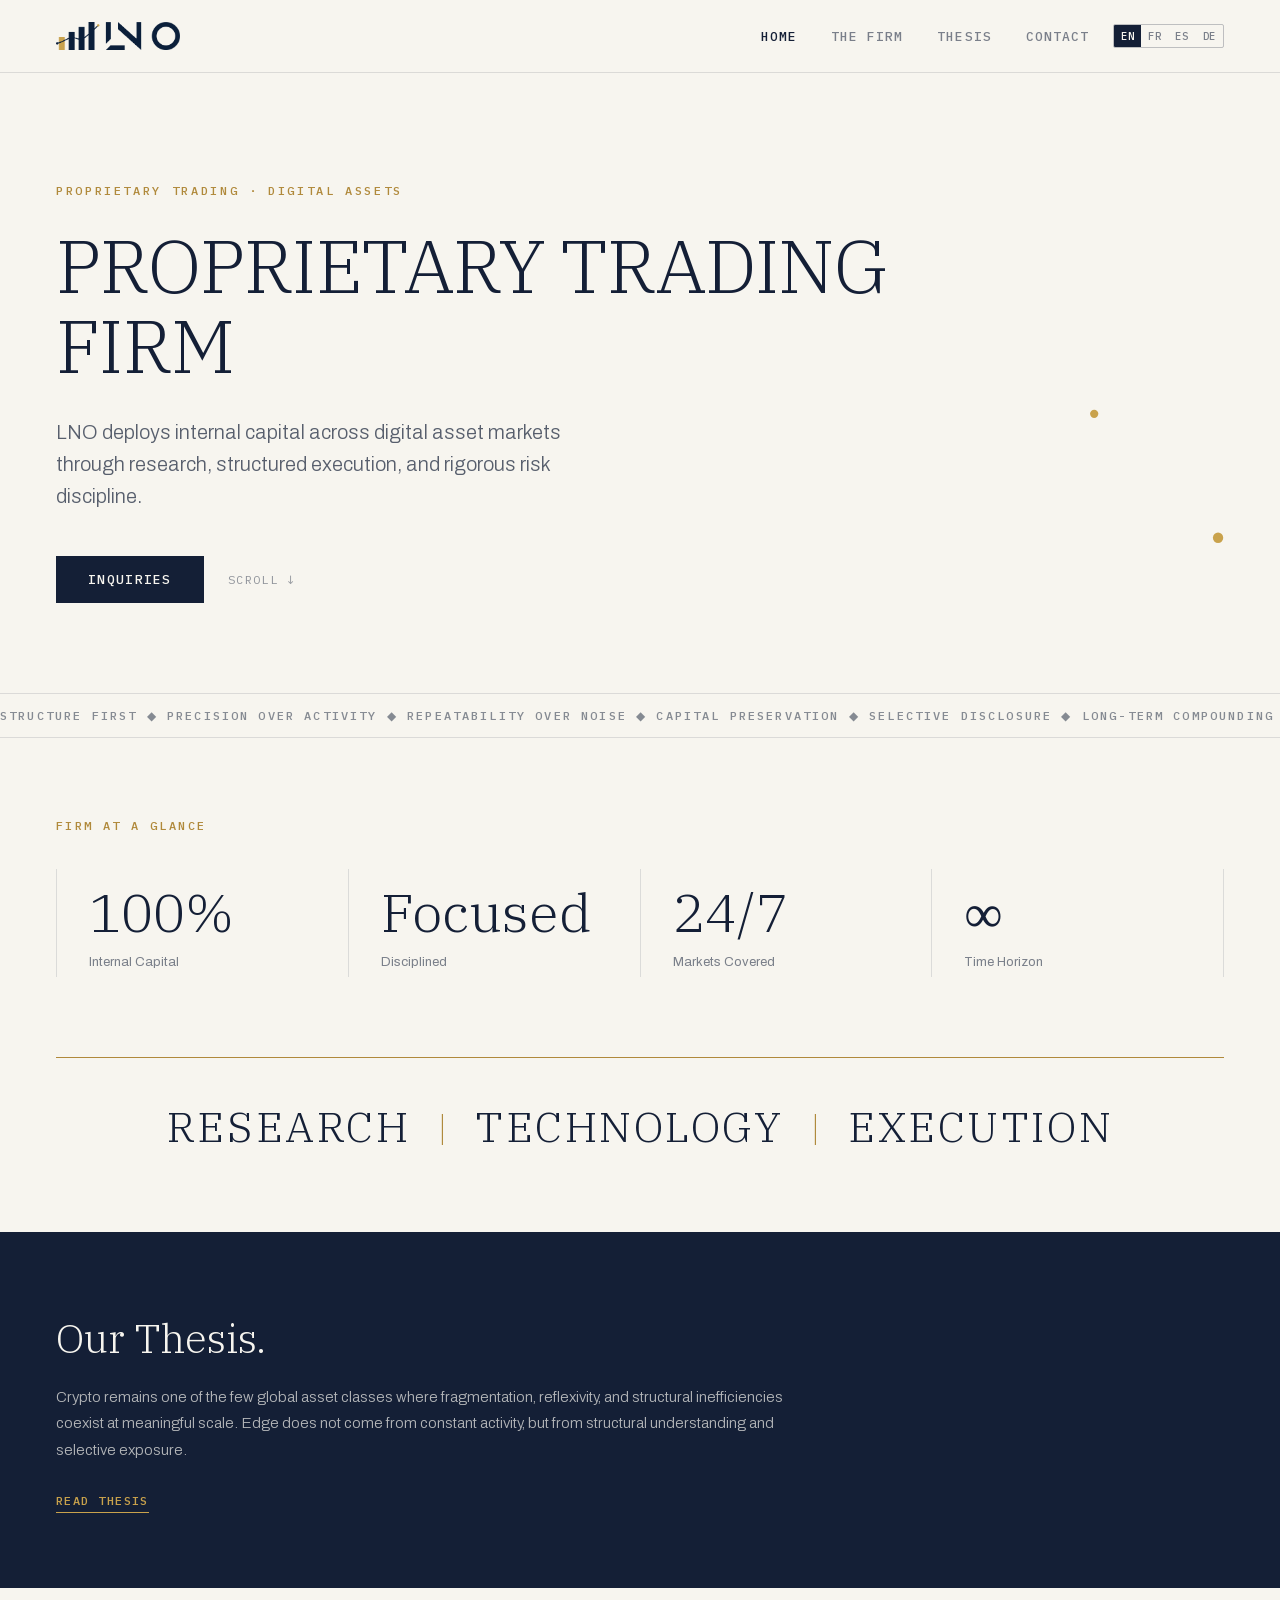
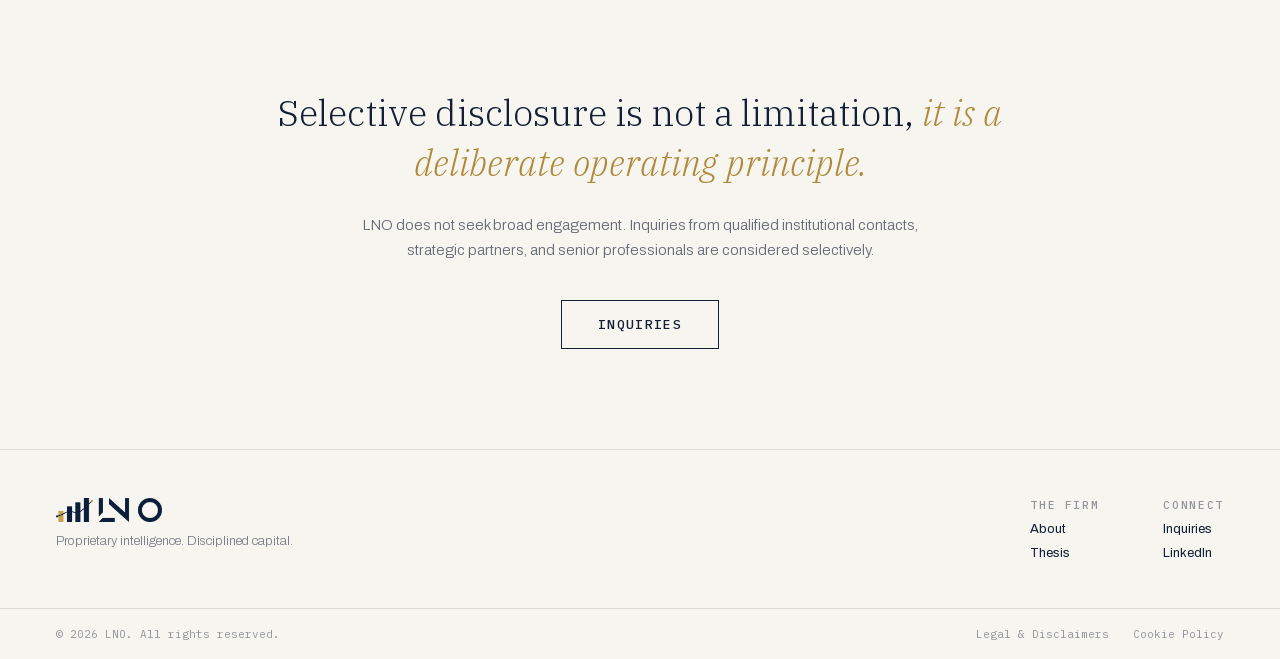
==== commit 126301d3: "Content pass: new headline, triad, no dashes, drop Approach - Home headline is now PROPRIETARY TRADI" ====
--- a/index.html
+++ b/index.html
@@ -24,7 +24,6 @@
         <li><a href="index.html" class="nav__link nav__link--active" data-i18n="nav.home">HOME</a></li>
         <li><a href="firm.html"  class="nav__link" data-i18n="nav.firm">THE FIRM</a></li>
         <li><a href="thesis.html" class="nav__link" data-i18n="nav.thesis">THESIS</a></li>
-        <li><a href="approach.html" class="nav__link" data-i18n="nav.approach">APPROACH</a></li>
         <li><a href="contact.html" class="nav__link" data-i18n="nav.contact">CONTACT</a></li>
       </ul>
       <div class="nav__lang">
@@ -52,10 +51,7 @@
     </div>
     <div class="hero__content fade-in">
       <p class="hero__kicker" data-i18n="home.kicker">PROPRIETARY TRADING · DIGITAL ASSETS</p>
-      <h1 class="hero__h1">
-        <span data-i18n="home.titleA">Proprietary intelligence.</span><br>
-        <span data-i18n="home.titleB">Disciplined capital.</span>
-      </h1>
+      <h1 class="hero__h1" data-i18n="home.title">PROPRIETARY TRADING FIRM</h1>
       <p class="hero__sub" data-i18n="home.subtitle">LNO deploys internal capital across digital asset markets through research, structured execution, and rigorous risk discipline.</p>
       <div class="hero__ctas">
         <a href="contact.html" class="btn-primary" data-i18n="home.cta">INQUIRIES</a>
@@ -95,50 +91,31 @@
     </div>
   </section>
 
-  <!-- PRINCIPLES -->
-  <section class="principles">
-    <div class="principles__grid">
-      <div class="principle fade-in" style="--delay:.0s">
-        <div class="principle__num" data-i18n="home.principles.0.num">01</div>
-        <h3 class="principle__title" data-i18n="home.principles.0.title">Internal Capital</h3>
-        <p class="principle__body" data-i18n="home.principles.0.body">We operate exclusively with our own balance sheet. We do not manage third-party funds, accept external investors, or design products for public consumption. Our structural independence guarantees strategic alignment.</p>
-      </div>
-      <div class="principle fade-in" style="--delay:.08s">
-        <div class="principle__num" data-i18n="home.principles.1.num">02</div>
-        <h3 class="principle__title" data-i18n="home.principles.1.title">Research-Led</h3>
-        <p class="principle__body" data-i18n="home.principles.1.body">Conviction stems from profound structural understanding. We invest heavily in systems, data, and analytical frameworks to decode market mechanics before deploying capital.</p>
-      </div>
-      <div class="principle fade-in" style="--delay:.12s">
-        <div class="principle__num" data-i18n="home.principles.2.num">03</div>
-        <h3 class="principle__title" data-i18n="home.principles.2.title">Execution Discipline</h3>
-        <p class="principle__body" data-i18n="home.principles.2.body">Strategy without precision is intellectual exercise. Our edge is realized through meticulous trade structuring, latency optimization, and unemotional risk management.</p>
-      </div>
-      <div class="principle fade-in" style="--delay:.16s">
-        <div class="principle__num" data-i18n="home.principles.3.num">04</div>
-        <h3 class="principle__title" data-i18n="home.principles.3.title">Confidentiality</h3>
-        <p class="principle__body" data-i18n="home.principles.3.body">We consider information control a strategic imperative. We do not publish our strategies, market our successes, or participate in the broader industry noise cycle.</p>
-      </div>
+  <!-- TRIAD -->
+  <section class="triad">
+    <div class="triad__row fade-in">
+      <span class="triad__item" data-i18n="triad.research">RESEARCH</span>
+      <span class="triad__sep" aria-hidden="true">|</span>
+      <span class="triad__item" data-i18n="triad.technology">TECHNOLOGY</span>
+      <span class="triad__sep" aria-hidden="true">|</span>
+      <span class="triad__item" data-i18n="triad.execution">EXECUTION</span>
     </div>
   </section>
 
   <!-- NAVY BAND -->
-  <section class="band">
+  <section class="band band--single">
     <div class="fade-in" style="--delay:.0s">
       <h2 class="band__title" data-i18n="home.thesisTitle">Our Thesis.</h2>
       <p class="band__body" data-i18n="home.thesisBody">Crypto remains one of the few global asset classes where fragmentation, reflexivity, and structural inefficiencies coexist at meaningful scale. Edge does not come from constant activity, but from structural understanding and selective exposure.</p>
       <a href="thesis.html" class="band__link" data-i18n="home.thesisLink">READ THESIS</a>
     </div>
-    <div class="fade-in" style="--delay:.1s">
-      <h2 class="band__title" data-i18n="home.approachTitle">Our Approach.</h2>
-      <p class="band__body" data-i18n="home.approachBody">We approach markets as a system — not as a sequence of isolated opportunities. Structure first. Precision over activity. Repeatability over noise. Our operating model rests on defined, bounded strategic frameworks.</p>
-      <a href="approach.html" class="band__link" data-i18n="home.approachLink">VIEW OPERATING MODEL</a>
     </div>
   </section>
 
   <!-- CTA -->
   <section class="cta">
     <div class="fade-in">
-      <h2 class="cta__quote"><span data-i18n="home.ctaQuoteA">Selective disclosure is not a limitation —</span> <em data-i18n="home.ctaQuoteB">it is a deliberate operating principle.</em></h2>
+      <h2 class="cta__quote"><span data-i18n="home.ctaQuoteA">Selective disclosure is not a limitation,</span> <em data-i18n="home.ctaQuoteB">it is a deliberate operating principle.</em></h2>
       <p class="cta__body" data-i18n="home.ctaBody">LNO does not seek broad engagement. Inquiries from qualified institutional contacts, strategic partners, and senior professionals are considered selectively.</p>
       <a href="contact.html" class="btn-outline" data-i18n="home.cta">INQUIRIES</a>
     </div>
@@ -156,7 +133,6 @@
           <p class="footer__col-label" data-i18n="footer.firmLabel">THE FIRM</p>
           <a href="firm.html" class="footer__link" data-i18n="footer.about">About</a>
           <a href="thesis.html" class="footer__link" data-i18n="footer.thesisLink">Thesis</a>
-          <a href="approach.html" class="footer__link" data-i18n="footer.approachLink">Approach</a>
         </div>
         <div class="footer__col">
           <p class="footer__col-label" data-i18n="footer.connectLabel">CONNECT</p>
--- a/style.css
+++ b/style.css
@@ -137,16 +137,17 @@
 .stats__val { font: 300 54px var(--font-serif); }
 .stats__lbl { font: 400 13px var(--font-sans); color: var(--text-55); margin-top: 8px; }
 
-/* ===== PRINCIPLES (home 2×2 with nums) ===== */
-.principles { padding: 0 var(--gutter) 80px; }
-.principles__grid { display: grid; grid-template-columns: 1fr 1fr; gap: 56px 72px; }
-.principle { border-top: 1px solid var(--gold); padding-top: 24px; }
-.principle__num { font: 400 13px var(--font-mono); color: var(--gold); margin-bottom: 14px; }
-.principle__title { font: 500 26px var(--font-serif); margin-bottom: 14px; }
-.principle__body { font: 300 15px/1.7 var(--font-sans); color: var(--text-70); }
-
-/* ===== NAVY BAND (home, thesis+approach teasers) ===== */
+
+/* ===== TRIAD (home + firm) ===== */
+.triad { padding: 0 var(--gutter) 80px; }
+.triad__row { display: flex; align-items: center; justify-content: center; flex-wrap: wrap; gap: 28px; border-top: 1px solid var(--gold); padding-top: 44px; }
+.triad__item { font: 300 42px/1.2 var(--font-serif); letter-spacing: .06em; color: var(--navy); }
+.triad__sep { font: 300 34px/1 var(--font-serif); color: var(--gold); }
+
+/* ===== NAVY BAND (home, thesis teaser) ===== */
 .band { background: var(--navy); color: var(--on-dark); padding: 80px var(--gutter); display: grid; grid-template-columns: 1fr 1fr; gap: 72px; }
+.band--single { grid-template-columns: 1fr; }
+.band--single .band__body { max-width: 760px; }
 .band__title { font: 300 40px var(--font-serif); margin-bottom: 20px; }
 .band__body { font: 300 15px/1.75 var(--font-sans); color: var(--on-dark-70); margin-bottom: 28px; }
 .band__link { font: 500 12px var(--font-mono); letter-spacing: .12em; color: var(--gold-dk); text-decoration: none; border-bottom: 1px solid var(--gold-dk); padding-bottom: 4px; transition: opacity .2s; }
@@ -179,12 +180,6 @@
 .identity__body { font: 300 18px/1.8 var(--font-serif); max-width: 760px; }
 
 /* ===== CORE PRINCIPLES (firm, 2×2 no nums) ===== */
-.core-principles { padding: 0 var(--gutter) 80px; }
-.core-principles__kicker { font: 500 12px var(--font-mono); letter-spacing: .2em; color: var(--gold); text-transform: uppercase; margin-bottom: 36px; }
-.core-principles__grid { display: grid; grid-template-columns: 1fr 1fr; gap: 56px 72px; }
-.cp { border-top: 1px solid var(--gold); padding-top: 24px; }
-.cp__title { font: 500 26px var(--font-serif); margin-bottom: 14px; }
-.cp__body { font: 300 15px/1.7 var(--font-sans); color: var(--text-70); }
 
 /* ===== NOT-DO BAND (firm, dark) ===== */
 .not-do { background: var(--navy); color: var(--on-dark); padding: 80px var(--gutter); }
@@ -198,12 +193,6 @@
 .text-section__body { font: 300 18px/1.8 var(--font-serif); max-width: 760px; }
 
 /* ===== CARDS (thesis, 3-col) ===== */
-.cards { padding: 0 var(--gutter) 80px; }
-.cards__kicker { font: 500 12px var(--font-mono); letter-spacing: .2em; color: var(--gold); text-transform: uppercase; margin-bottom: 36px; }
-.cards__grid { display: grid; grid-template-columns: repeat(3, 1fr); gap: 48px; }
-.card { border-top: 1px solid var(--gold); padding-top: 24px; }
-.card__title { font: 500 22px var(--font-serif); margin-bottom: 14px; }
-.card__body { font: 300 14.5px/1.7 var(--font-sans); color: var(--text-70); }
 
 /* ===== EDGE BAND (thesis, dark 2-col) ===== */
 .edge-band { background: var(--navy); color: var(--on-dark); padding: 80px var(--gutter); }
@@ -211,14 +200,6 @@
 .edge-band__grid { display: grid; grid-template-columns: 1fr 1fr; gap: 56px; max-width: 1080px; }
 .edge-band__p1 { font: 300 18px/1.75 var(--font-serif); color: var(--on-dark-90); }
 .edge-band__p2 { font: 300 15px/1.75 var(--font-sans); color: var(--on-dark-65); }
-
-/* ===== PILLARS (approach, 3×2 hairline grid) ===== */
-.pillars-section { padding: 70px var(--gutter) 90px; border-top: 1px solid var(--hairline); }
-.pillars-grid { display: grid; grid-template-columns: repeat(3, 1fr); gap: 1px; background: var(--hairline); border: 1px solid var(--hairline); }
-.pillar-cell { background: var(--bg); padding: 34px 30px; }
-.pillar-cell__num { font: 500 12px var(--font-mono); color: var(--gold); margin-bottom: 44px; }
-.pillar-cell__title { font: 500 21px var(--font-serif); margin-bottom: 12px; }
-.pillar-cell__body { font: 300 14px/1.65 var(--font-sans); color: rgba(20,31,54,.68); }
 
 /* ===== CONTACT DIRECT ===== */
 .contact-direct { text-align: center; }
@@ -244,6 +225,8 @@
 @media (max-width: 1024px) {
   :root { --gutter: 40px; }
   .hero__h1 { font-size: 56px; }
+  .triad__item { font-size: 32px; }
+  .triad__sep { font-size: 26px; }
   .stats__grid { grid-template-columns: repeat(2, 1fr); }
 }
 @media (max-width: 768px) {
@@ -254,6 +237,9 @@
   .nav__lang { margin-left: 0; }
   .nav__hamburger { display: flex; }
   .hero__h1 { font-size: 42px; }
+  .triad__row { flex-direction: column; gap: 14px; }
+  .triad__item { font-size: 28px; }
+  .triad__sep { display: none; }
   .hero__sub { font-size: 17px; }
   .page-hero__h1 { font-size: 36px; }
   .page-hero__lead { font-size: 16px; }
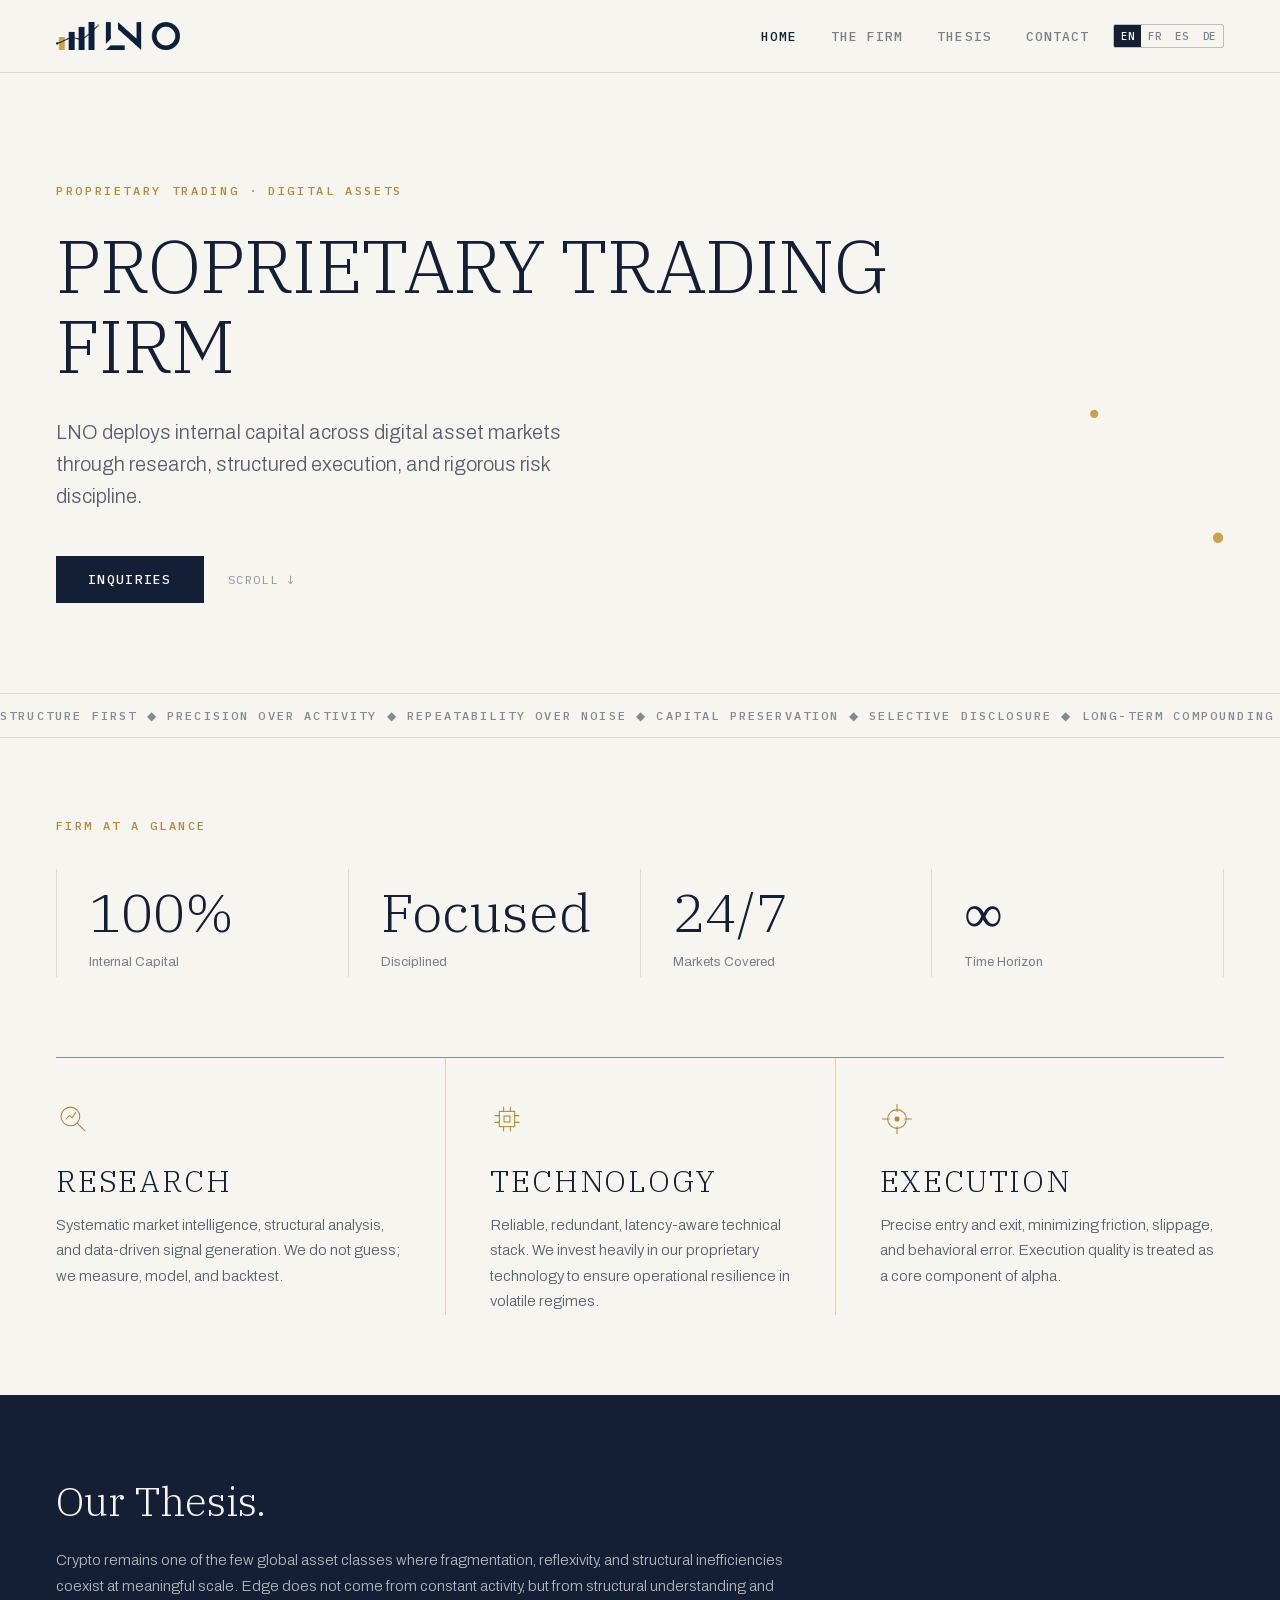
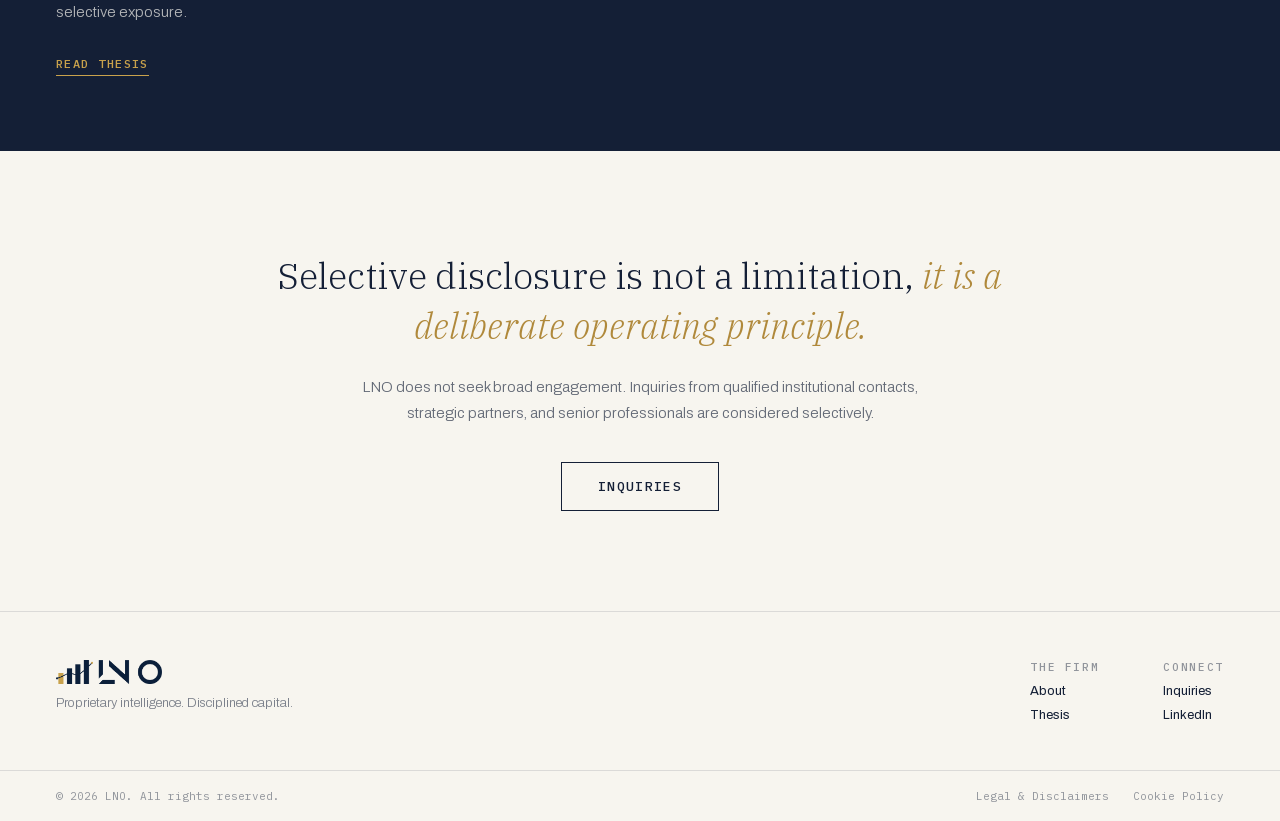
==== commit 18288143: "Give each triad term an icon and a paragraph RESEARCH, TECHNOLOGY and EXECUTION each gain a thin gol" ====
--- a/index.html
+++ b/index.html
@@ -93,12 +93,34 @@
 
   <!-- TRIAD -->
   <section class="triad">
-    <div class="triad__row fade-in">
-      <span class="triad__item" data-i18n="triad.research">RESEARCH</span>
-      <span class="triad__sep" aria-hidden="true">|</span>
-      <span class="triad__item" data-i18n="triad.technology">TECHNOLOGY</span>
-      <span class="triad__sep" aria-hidden="true">|</span>
-      <span class="triad__item" data-i18n="triad.execution">EXECUTION</span>
+    <div class="triad__grid">
+      <div class="triad__cell fade-in" style="--delay:0.00s">
+        <svg class="triad__icon" viewBox="0 0 40 40" fill="none" stroke="currentColor" stroke-width="1.25" aria-hidden="true">
+          <circle cx="17" cy="17" r="11"/>
+          <path d="M25 25 L34 34" stroke-linecap="round"/>
+          <polyline points="12,20 15.5,16 19,18.5 23,12.5" stroke-linejoin="round" stroke-linecap="round"/>
+        </svg>
+        <h3 class="triad__item" data-i18n="triad.research">RESEARCH</h3>
+        <p class="triad__body" data-i18n="triad.researchBody">Systematic market intelligence, structural analysis, and data-driven signal generation. We do not guess; we measure, model, and backtest.</p>
+      </div>
+      <div class="triad__cell fade-in" style="--delay:0.08s">
+        <svg class="triad__icon" viewBox="0 0 40 40" fill="none" stroke="currentColor" stroke-width="1.25" aria-hidden="true">
+          <rect x="11" y="11" width="18" height="18"/>
+          <rect x="16.5" y="16.5" width="7" height="7"/>
+          <path d="M16 11V6M24 11V6M16 29v5M24 29v5M11 16H6M11 24H6M29 16h5M29 24h5" stroke-linecap="round"/>
+        </svg>
+        <h3 class="triad__item" data-i18n="triad.technology">TECHNOLOGY</h3>
+        <p class="triad__body" data-i18n="triad.technologyBody">Reliable, redundant, latency-aware technical stack. We invest heavily in our proprietary technology to ensure operational resilience in volatile regimes.</p>
+      </div>
+      <div class="triad__cell fade-in" style="--delay:0.16s">
+        <svg class="triad__icon" viewBox="0 0 40 40" fill="none" stroke="currentColor" stroke-width="1.25" aria-hidden="true">
+          <circle cx="20" cy="20" r="11"/>
+          <path d="M20 3v8M20 29v8M3 20h8M29 20h8" stroke-linecap="round"/>
+          <circle cx="20" cy="20" r="3" fill="currentColor" stroke="none"/>
+        </svg>
+        <h3 class="triad__item" data-i18n="triad.execution">EXECUTION</h3>
+        <p class="triad__body" data-i18n="triad.executionBody">Precise entry and exit, minimizing friction, slippage, and behavioral error. Execution quality is treated as a core component of alpha.</p>
+      </div>
     </div>
   </section>
 
--- a/style.css
+++ b/style.css
@@ -140,9 +140,14 @@
 
 /* ===== TRIAD (home + firm) ===== */
 .triad { padding: 0 var(--gutter) 80px; }
-.triad__row { display: flex; align-items: center; justify-content: center; flex-wrap: wrap; gap: 28px; border-top: 1px solid var(--gold); padding-top: 44px; }
-.triad__item { font: 300 42px/1.2 var(--font-serif); letter-spacing: .06em; color: var(--navy); }
-.triad__sep { font: 300 34px/1 var(--font-serif); color: var(--gold); }
+.triad__grid { display: grid; grid-template-columns: repeat(3, 1fr); border-top: 1px solid var(--gold); }
+.triad__cell { padding: 44px 44px 0; }
+.triad__cell + .triad__cell { border-left: 1px solid rgba(176,137,59,.35); }
+.triad__cell:first-child { padding-left: 0; }
+.triad__cell:last-child { padding-right: 0; }
+.triad__icon { width: 34px; height: 34px; color: var(--gold); margin-bottom: 24px; }
+.triad__item { font: 300 30px/1.2 var(--font-serif); letter-spacing: .06em; color: var(--navy); margin-bottom: 14px; }
+.triad__body { font: 300 15px/1.7 var(--font-sans); color: var(--text-70); }
 
 /* ===== NAVY BAND (home, thesis teaser) ===== */
 .band { background: var(--navy); color: var(--on-dark); padding: 80px var(--gutter); display: grid; grid-template-columns: 1fr 1fr; gap: 72px; }
@@ -225,8 +230,8 @@
 @media (max-width: 1024px) {
   :root { --gutter: 40px; }
   .hero__h1 { font-size: 56px; }
-  .triad__item { font-size: 32px; }
-  .triad__sep { font-size: 26px; }
+  .triad__cell { padding: 36px 28px 0; }
+  .triad__item { font-size: 25px; }
   .stats__grid { grid-template-columns: repeat(2, 1fr); }
 }
 @media (max-width: 768px) {
@@ -237,9 +242,10 @@
   .nav__lang { margin-left: 0; }
   .nav__hamburger { display: flex; }
   .hero__h1 { font-size: 42px; }
-  .triad__row { flex-direction: column; gap: 14px; }
-  .triad__item { font-size: 28px; }
-  .triad__sep { display: none; }
+  .triad__grid { grid-template-columns: 1fr; }
+  .triad__cell { padding: 32px 0 0; }
+  .triad__cell + .triad__cell { border-left: none; border-top: 1px solid rgba(176,137,59,.35); }
+  .triad__item { font-size: 26px; }
   .hero__sub { font-size: 17px; }
   .page-hero__h1 { font-size: 36px; }
   .page-hero__lead { font-size: 16px; }
